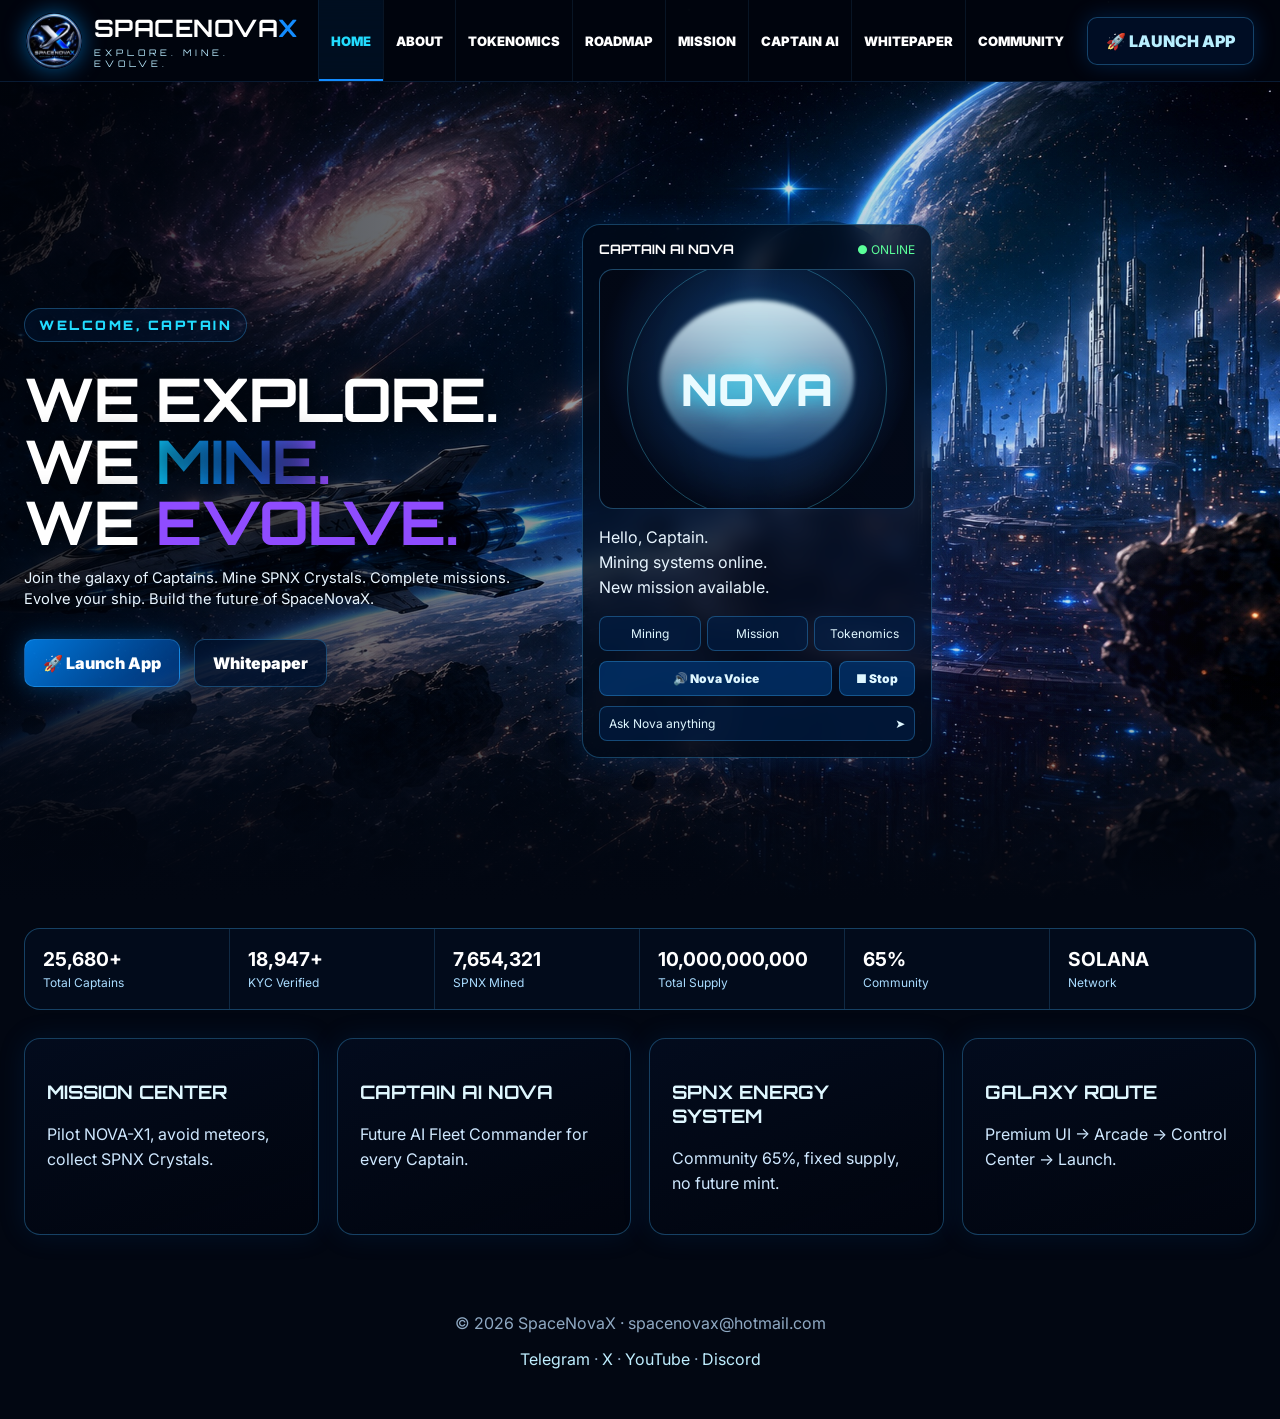
==== index.html @ 62642d2f "Add files via upload" ====
<!doctype html>
<html lang="en">
<head>
<meta charset="utf-8">
<meta name="viewport" content="width=device-width,initial-scale=1,viewport-fit=cover">
<meta name="theme-color" content="#020712">
<meta name="description" content="SpaceNovaX HOME V1. Explore. Mine. Evolve.">
<title>SpaceNovaX | HOME</title>
<link rel="preconnect" href="https://fonts.googleapis.com">
<link rel="preconnect" href="https://fonts.gstatic.com" crossorigin>
<link href="https://fonts.googleapis.com/css2?family=Inter:wght@400;600;800;900&family=Orbitron:wght@600;800;900&display=swap" rel="stylesheet">
<link rel="stylesheet" href="home-v1.css">
</head>
<body>
<canvas id="starfield" aria-hidden="true"></canvas>
<div class="meteor meteor-1" aria-hidden="true"></div>
<div class="meteor meteor-2" aria-hidden="true"></div>
<div class="meteor meteor-3" aria-hidden="true"></div>

<header class="topbar">
  <a class="brand" href="index.html" aria-label="SpaceNovaX Home">
    <img src="assets/img/spacenovax-symbol.jpg" alt="SpaceNovaX symbol">
    <span><b>SPACENOVA<i>X</i></b><small>EXPLORE. MINE. EVOLVE.</small></span>
  </a>

  <button class="hamb" id="hamb" aria-label="Open menu">☰</button>

  <nav class="nav" id="nav">
    <a class="active" href="index.html">HOME</a>
    <a href="about.html">ABOUT</a>
    <a href="tokenomics.html">TOKENOMICS</a>
    <a href="roadmap.html">ROADMAP</a>
    <a href="mission.html">MISSION</a>
    <a href="captain-ai.html">CAPTAIN AI</a>
    <a href="whitepaper.html">WHITEPAPER</a>
    <a href="community.html">COMMUNITY</a>
  </nav>

  <a class="launch top-launch" href="https://t.me/spacesnovax" target="_blank" rel="noopener">🚀 LAUNCH APP</a>
</header>

<main>
  <section class="home-hero">
    <div class="bg-layer"></div>
    <div class="nebula-layer" aria-hidden="true"></div>

    <div class="hero-inner">
      <div class="hero-copy">
        <p class="eyebrow">WELCOME, CAPTAIN</p>
        <h1>WE EXPLORE.<br>WE <span>MINE.</span><br>WE <em>EVOLVE.</em></h1>
        <p class="lead">Join the galaxy of Captains. Mine SPNX Crystals. Complete missions. Evolve your ship. Build the future of SpaceNovaX.</p>
        <div class="hero-actions">
          <a class="btn primary" href="https://t.me/spacesnovax" target="_blank" rel="noopener">🚀 Launch App</a>
          <a class="btn" href="whitepaper.html">Whitepaper</a>
        </div>
      </div>

      <aside class="nova-panel draggable-nova" id="novaPanel" aria-label="Captain AI Nova">
        <div class="panel-head" id="novaDragHandle" title="Drag Nova">
          <b>CAPTAIN AI NOVA</b>
          <span>● ONLINE</span>
        </div>
        <div class="nova-avatar">
          <div class="avatar-core">NOVA</div>
          <div class="avatar-ring"></div>
        </div>
        <p class="nova-text">Hello, Captain.<br>Mining systems online.<br>New mission available.</p>
        <div class="quick-actions">
          <button>Mining</button>
          <button>Mission</button>
          <button>Tokenomics</button>
        </div>
        <div class="voice-controls">
          <button id="novaSpeak">🔊 Nova Voice</button>
          <button id="novaStop">■ Stop</button>
        </div>
        <div class="ask-line">Ask Nova anything <b>➤</b></div>
      </aside>
    </div>
  </section>

  <section class="status-bar">
    <div><b>25,680+</b><span>Total Captains</span></div>
    <div><b>18,947+</b><span>KYC Verified</span></div>
    <div><b>7,654,321</b><span>SPNX Mined</span></div>
    <div><b>10,000,000,000</b><span>Total Supply</span></div>
    <div><b>65%</b><span>Community</span></div>
    <div><b>SOLANA</b><span>Network</span></div>
  </section>

  <section class="home-cards">
    <a class="card" href="mission.html"><h3>MISSION CENTER</h3><p>Pilot NOVA-X1, avoid meteors, collect SPNX Crystals.</p></a>
    <a class="card" href="captain-ai.html"><h3>CAPTAIN AI NOVA</h3><p>Future AI Fleet Commander for every Captain.</p></a>
    <a class="card" href="tokenomics.html"><h3>SPNX ENERGY SYSTEM</h3><p>Community 65%, fixed supply, no future mint.</p></a>
    <a class="card" href="roadmap.html"><h3>GALAXY ROUTE</h3><p>Premium UI → Arcade → Control Center → Launch.</p></a>
  </section>
</main>

<footer class="footer">
  <p>© 2026 SpaceNovaX · spacenovax@hotmail.com</p>
  <p><a href="https://t.me/spacesnovax" target="_blank" rel="noopener">Telegram</a> · <a href="https://x.com/spacenovaxteam" target="_blank" rel="noopener">X</a> · <a href="https://youtube.com/@spacenovaxteam" target="_blank" rel="noopener">YouTube</a> · <a href="https://discord.gg/rxVNWMC8e8" target="_blank" rel="noopener">Discord</a></p>
</footer>

<script src="home-v1.js"></script>
</body>
</html>
---- home-v1.css ----
:root{
  --bg:#020712;
  --cyan:#22dcff;
  --blue:#138cff;
  --purple:#8b45ff;
  --line:rgba(65,180,255,.32);
  --panel:rgba(2,12,30,.72);
  --max:1440px;
}
*{box-sizing:border-box}
html,body{width:100%;max-width:100%;overflow-x:hidden}
body{margin:0;background:var(--bg);color:#fff;font-family:Inter,system-ui,sans-serif}
a{color:inherit;text-decoration:none}
button{font:inherit}

#starfield{position:fixed;inset:0;z-index:-8;pointer-events:none}
.meteor{position:fixed;width:190px;height:2px;background:linear-gradient(90deg,transparent,#fff,#21e0ff);box-shadow:0 0 18px #21e0ff;z-index:1;opacity:0;transform:rotate(-28deg);animation:meteor 10s linear infinite;pointer-events:none}
.meteor-1{left:50%;top:11%}
.meteor-2{left:20%;top:27%;animation-delay:4s}
.meteor-3{left:68%;top:34%;animation-delay:7s}
@keyframes meteor{
  0%{opacity:0;transform:translate(0,0) rotate(-28deg)}
  8%{opacity:1}
  28%{opacity:0;transform:translate(620px,360px) rotate(-28deg)}
  100%{opacity:0}
}

.topbar{
  height:82px;
  position:sticky;top:0;z-index:50;
  display:flex;align-items:center;justify-content:space-between;gap:14px;
  padding:0 clamp(14px,2vw,28px);
  background:rgba(0,5,13,.88);
  backdrop-filter:blur(16px);
  border-bottom:1px solid rgba(60,150,255,.16);
}
.brand{display:flex;align-items:center;gap:12px;min-width:245px}
.brand img{width:56px;height:56px;border-radius:50%;object-fit:cover;box-shadow:0 0 22px rgba(0,150,255,.55)}
.brand b{font-family:Orbitron;font-size:24px;letter-spacing:.5px}
.brand i{font-style:normal;color:var(--blue)}
.brand small{display:block;font-family:Orbitron;font-size:9px;letter-spacing:4px;margin-top:4px;color:#b8eaff}
.nav{height:100%;display:flex;align-items:center;justify-content:center;min-width:0}
.nav a{height:100%;display:grid;place-items:center;padding:0 12px;font-size:13px;font-weight:900;white-space:nowrap;border-left:1px solid rgba(78,180,255,.10)}
.nav a.active,.nav a:hover{color:var(--cyan);box-shadow:inset 0 -2px 0 var(--blue);background:rgba(0,125,255,.08)}
.launch,.btn{
  border:1px solid var(--line);
  border-radius:10px;
  background:rgba(0,18,45,.76);
  padding:13px 18px;
  font-weight:900;
  white-space:nowrap;
}
.top-launch{color:#b8efff;box-shadow:0 0 22px rgba(0,125,255,.22)}
.hamb{display:none;background:none;border:0;color:#fff;font-size:30px;padding:8px}

.home-hero{
  position:relative;
  min-height:calc(100svh - 82px);
  display:flex;
  align-items:center;
  overflow:hidden;
}
.bg-layer{
  position:absolute;inset:0;
  background-image:
    linear-gradient(90deg,rgba(0,4,12,.84) 0%,rgba(0,4,12,.58) 33%,rgba(0,4,12,.16) 62%,rgba(0,4,12,.03) 100%),
    url("assets/heroes/home-cinematic.jpg");
  background-size:cover;
  background-position:center center;
  transform:scale(1.02);
  animation:bgDrift 28s ease-in-out infinite alternate;
}
.nebula-layer{
  position:absolute;inset:-10%;
  background:
    radial-gradient(circle at 72% 35%,rgba(0,170,255,.17),transparent 25%),
    radial-gradient(circle at 68% 60%,rgba(122,70,255,.12),transparent 28%);
  animation:nebulaPulse 9s ease-in-out infinite alternate;
  pointer-events:none;
}
.home-hero:after{
  content:"";position:absolute;inset:0;
  background:linear-gradient(180deg,transparent 72%,var(--bg) 100%);
  pointer-events:none;
}
@keyframes bgDrift{to{transform:scale(1.06) translate3d(-1.2%,.6%,0)}}
@keyframes nebulaPulse{to{opacity:.55;transform:translate3d(1.5%,-1%,0)}}

.hero-inner{
  width:min(var(--max),calc(100% - 48px));
  margin:0 auto;
  position:relative;z-index:2;
  display:grid;
  grid-template-columns:minmax(0,640px) minmax(280px,360px);
  gap:clamp(18px,3vw,44px);
  align-items:center;
}
.hero-copy{min-width:0}
.eyebrow{
  display:inline-block;
  border:1px solid var(--line);
  border-radius:999px;
  color:var(--cyan);
  font-family:Orbitron;
  letter-spacing:2.5px;
  font-weight:900;
  font-size:13px;
  padding:8px 14px;
  background:rgba(0,20,50,.5);
}
h1{
  font-family:Orbitron;
  font-size:clamp(44px,6vw,88px);
  line-height:1.03;
  margin:18px 0;
  text-shadow:0 0 28px #000;
  letter-spacing:-1px;
}
h1 span{background:linear-gradient(90deg,#0ccaff,#1677ff,#9b4cff);-webkit-background-clip:text;background-clip:text;color:transparent}
h1 em{font-style:normal;color:#8f4cff}
.lead{font-size:clamp(17px,1.6vw,21px);line-height:1.55;color:#e8f5ff;max-width:620px;text-shadow:0 2px 14px #000}
.hero-actions{display:flex;gap:14px;flex-wrap:wrap;margin-top:28px}
.btn.primary{background:linear-gradient(135deg,rgba(0,139,255,.84),rgba(0,50,120,.84));box-shadow:0 0 24px rgba(0,140,255,.38)}

.nova-panel{
  width:100%;
  border:1px solid var(--line);
  border-radius:18px;
  background:rgba(0,10,25,.74);
  backdrop-filter:blur(10px);
  padding:16px;
  box-shadow:0 0 30px rgba(0,120,255,.18);
  align-self:center;
}
.panel-head{display:flex;justify-content:space-between;gap:10px;align-items:center;font-size:13px;margin-bottom:12px}
.panel-head b{font-family:Orbitron}
.panel-head span{font-size:12px;color:#5bff9a}
.nova-avatar{
  height:240px;border-radius:14px;
  border:1px solid rgba(80,190,255,.35);
  background:radial-gradient(circle at 50% 38%,rgba(71,211,255,.55),rgba(15,55,105,.6) 35%,rgba(2,8,22,.95) 72%);
  position:relative;overflow:hidden;
}
.nova-avatar:before{
  content:"";position:absolute;inset:30px 60px 50px;border-radius:50%;
  background:linear-gradient(180deg,rgba(230,250,255,.88),rgba(60,170,255,.24));
  filter:blur(2px);
  animation:novaBreathe 4s ease-in-out infinite;
}
.avatar-core{
  position:absolute;inset:0;display:grid;place-items:center;
  font-family:Orbitron;font-size:44px;font-weight:900;color:#e9fbff;
  text-shadow:0 0 22px #22dcff;
}
.avatar-ring{
  position:absolute;left:50%;top:50%;width:260px;height:260px;margin:-130px 0 0 -130px;
  border:1px solid rgba(80,220,255,.3);border-radius:50%;
  animation:spin 14s linear infinite;
}
@keyframes spin{to{transform:rotate(360deg)}}
@keyframes novaBreathe{50%{opacity:.72;transform:scale(1.04)}}
.nova-text{line-height:1.55;color:#e8f6ff}
.quick-actions{display:grid;grid-template-columns:repeat(3,1fr);gap:6px}
.quick-actions button,.ask-line{
  border:1px solid var(--line);
  border-radius:8px;
  background:rgba(0,30,70,.65);
  color:#dff7ff;
  padding:9px;
  font-size:12px;
}
.ask-line{display:flex;justify-content:space-between;margin-top:10px}

.status-bar,.home-cards{
  width:min(var(--max),calc(100% - 48px));
  margin:28px auto;
}
.status-bar{
  display:grid;
  grid-template-columns:repeat(6,1fr);
  border:1px solid var(--line);
  border-radius:16px;
  background:rgba(3,13,30,.82);
  overflow:hidden;
}
.status-bar div{padding:18px;border-right:1px solid rgba(78,180,255,.18)}
.status-bar b{display:block;font-size:clamp(16px,1.5vw,22px)}
.status-bar span{font-size:12px;color:#a9dcff}
.home-cards{
  display:grid;
  grid-template-columns:repeat(4,1fr);
  gap:18px;
}
.card{
  min-width:0;
  border:1px solid var(--line);
  border-radius:16px;
  background:linear-gradient(160deg,rgba(3,12,30,.94),rgba(1,5,14,.88));
  box-shadow:0 0 28px rgba(0,90,180,.14);
  padding:22px;
}
.card h3{font-family:Orbitron;color:#dff7ff}
.card p{color:#cfe8ff;line-height:1.55}
.footer{text-align:center;color:#8fa9c3;padding:34px}
.footer a{color:#bfeeff}

@media(max-width:1180px){
  .nav a{padding:0 8px;font-size:12px}
  .brand{min-width:auto}
  .top-launch{display:none}
  .hero-inner{grid-template-columns:minmax(0,1fr) minmax(260px,340px)}
  .status-bar{grid-template-columns:repeat(3,1fr)}
  .home-cards{grid-template-columns:repeat(2,1fr)}
}
@media(max-width:820px){
  .topbar{height:78px;padding:0 14px}
  .brand img{width:46px;height:46px}
  .brand b{font-size:18px}
  .brand small{font-size:8px;letter-spacing:2.5px}
  .hamb{display:block}
  .nav{
    display:none;position:absolute;left:0;right:0;top:78px;height:auto;
    background:rgba(0,5,13,.98);
    border-bottom:1px solid var(--line);
    flex-direction:column;
  }
  .nav.open{display:flex}
  .nav a{height:52px;border-left:0;border-top:1px solid rgba(78,180,255,.13)}
  .home-hero{min-height:auto;padding:58px 0 34px}
  .bg-layer{background-position:center center}
  .hero-inner{
    width:min(100% - 28px,560px);
    grid-template-columns:1fr;
    gap:24px;
  }
  .eyebrow{font-size:11px;letter-spacing:1.5px}
  h1{font-size:clamp(38px,12vw,54px)}
  .lead{font-size:16px}
  .hero-actions{flex-direction:column}
  .btn{width:100%;text-align:center}
  .nova-panel{max-width:100%}
  .nova-avatar{height:200px}
  .status-bar,.home-cards{width:min(100% - 28px,560px)}
  .status-bar{grid-template-columns:1fr}
  .status-bar div{border-right:0;border-bottom:1px solid rgba(78,180,255,.18)}
  .home-cards{grid-template-columns:1fr}
}


/* HOME V1.1: smaller intro text + AI voice buttons */
@media (min-width: 821px){
  h1{
    font-size:clamp(40px,4.7vw,72px) !important;
    line-height:1.02 !important;
    margin:14px 0 !important;
  }
  .lead{
    font-size:clamp(14px,1.15vw,17px) !important;
    line-height:1.45 !important;
    max-width:500px !important;
  }
  .hero-copy{
    max-width:520px !important;
  }
  .hero-inner{
    grid-template-columns:minmax(0,520px) minmax(280px,350px) !important;
  }
}

.voice-controls{
  display:grid;
  grid-template-columns:1fr 76px;
  gap:7px;
  margin-top:10px;
}
.voice-controls button{
  border:1px solid var(--line);
  border-radius:8px;
  background:rgba(0,55,115,.72);
  color:#dff7ff;
  padding:9px;
  font-size:12px;
  font-weight:900;
  cursor:pointer;
}
.voice-controls button:hover{
  box-shadow:0 0 16px rgba(34,220,255,.35);
}


/* HOME V1.2: draggable Captain AI Nova */
.draggable-nova{
  cursor:default;
  user-select:none;
  touch-action:none;
}
#novaDragHandle{
  cursor:grab;
}
#novaDragHandle:active{
  cursor:grabbing;
}
.draggable-nova.is-floating{
  position:fixed !important;
  z-index:1000 !important;
  width:340px !important;
  max-width:calc(100vw - 24px) !important;
  margin:0 !important;
}
.nova-reset{
  border:1px solid var(--line);
  border-radius:8px;
  background:rgba(0,30,70,.65);
  color:#dff7ff;
  padding:7px 9px;
  font-size:11px;
  font-weight:900;
  cursor:pointer;
}
@media(max-width:820px){
  .draggable-nova.is-floating{
    width:calc(100vw - 28px) !important;
    left:14px !important;
  }
}
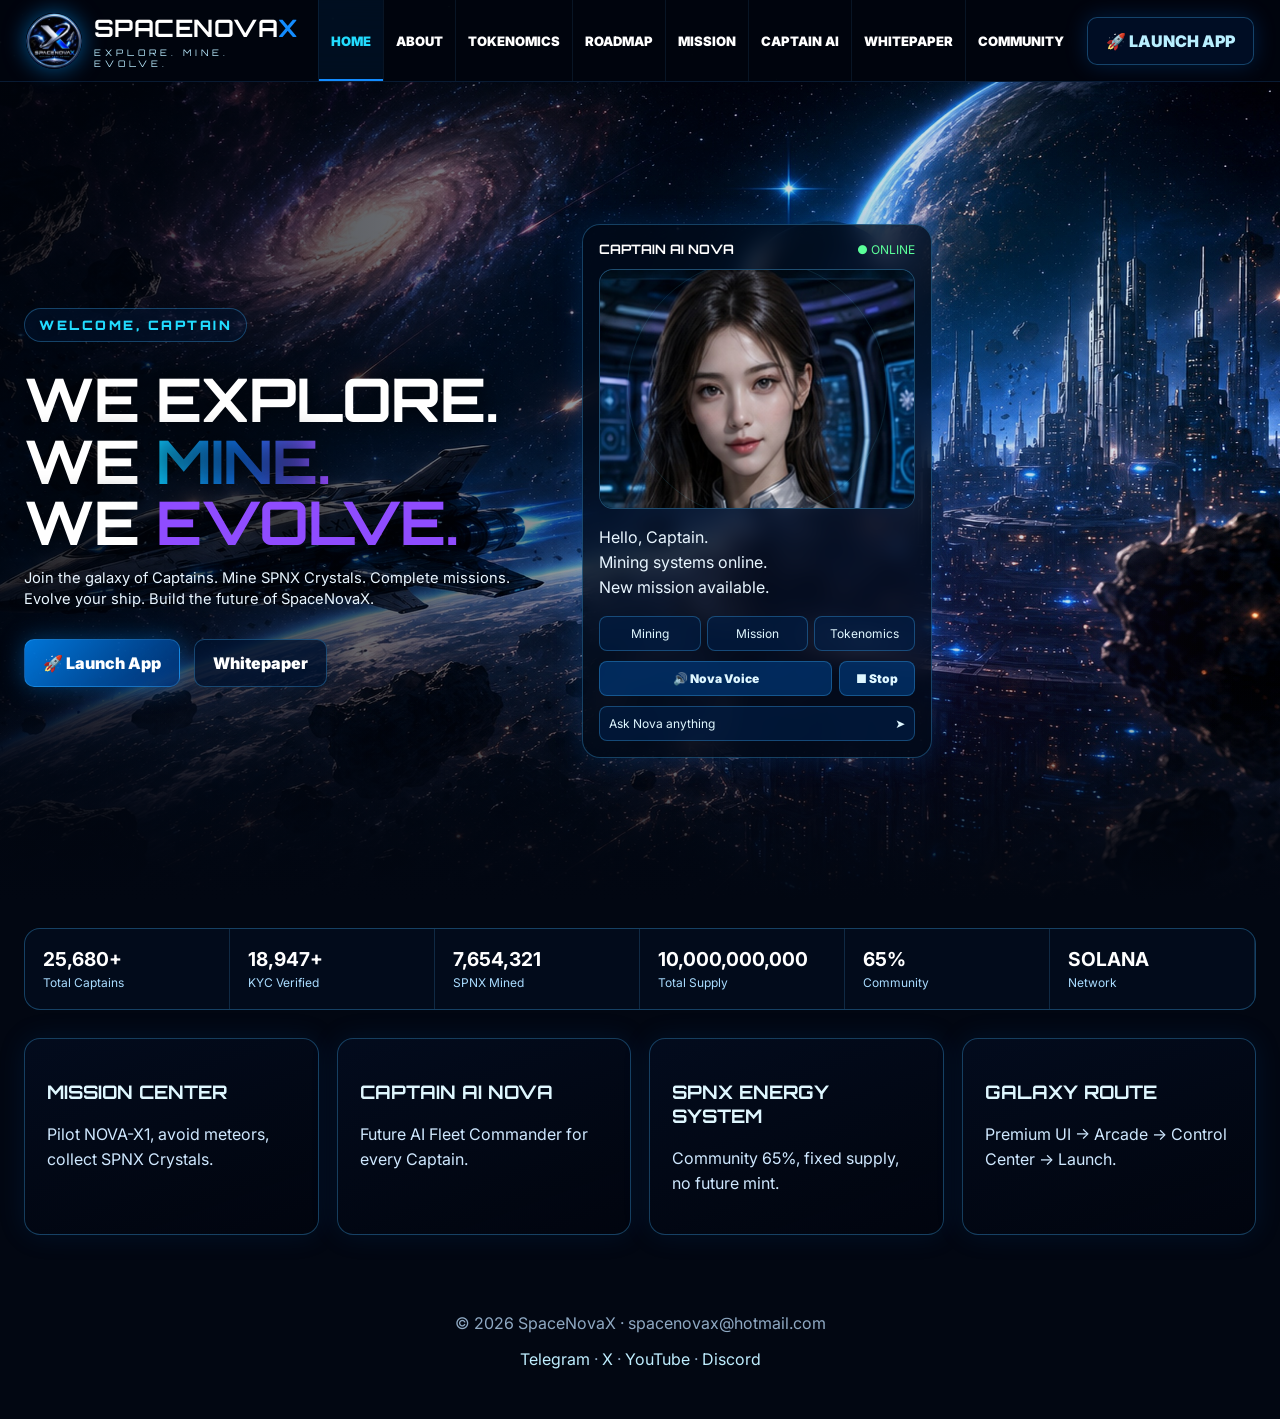
==== commit 614d80f9: "Add files via upload" ====
--- a/index.html
+++ b/index.html
@@ -60,8 +60,8 @@
           <b>CAPTAIN AI NOVA</b>
           <span>● ONLINE</span>
         </div>
-        <div class="nova-avatar">
-          <div class="avatar-core">NOVA</div>
+        <div class="nova-avatar nova-face">
+          <img src="assets/img/captain-nova.jpg" alt="Captain AI Nova">
           <div class="avatar-ring"></div>
         </div>
         <p class="nova-text">Hello, Captain.<br>Mining systems online.<br>New mission available.</p>
--- a/home-v1.css
+++ b/home-v1.css
@@ -324,3 +324,31 @@
     left:14px !important;
   }
 }
+
+
+/* HOME V1.3: real Captain AI Nova face */
+.nova-face{
+  background:#031020 !important;
+}
+.nova-face img{
+  width:100%;
+  height:100%;
+  object-fit:cover;
+  object-position:center top;
+  border-radius:12px;
+  display:block;
+  animation:novaFaceBreath 5s ease-in-out infinite;
+}
+.nova-face:before,
+.nova-face .avatar-core{
+  display:none !important;
+}
+.nova-face .avatar-ring{
+  pointer-events:none;
+  opacity:.35;
+  mix-blend-mode:screen;
+}
+@keyframes novaFaceBreath{
+  0%,100%{transform:scale(1)}
+  50%{transform:scale(1.025)}
+}
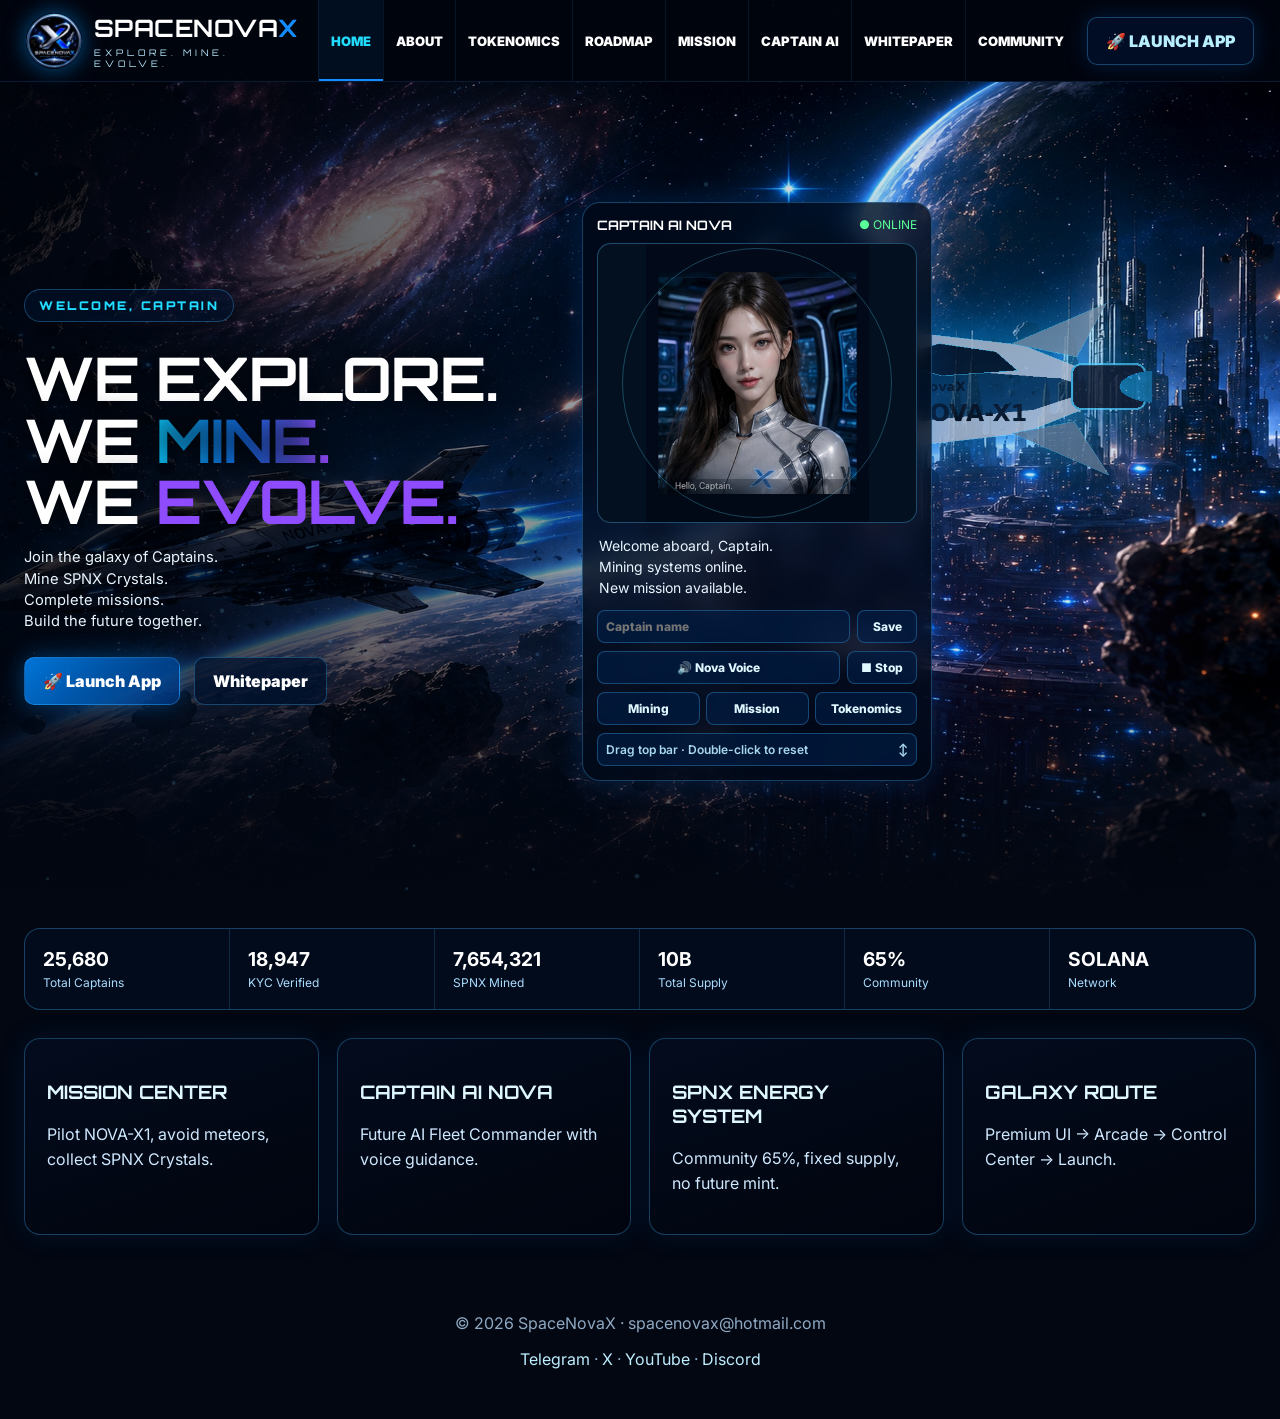
==== commit c0e8a2c3: "Add files via upload" ====
--- a/index.html
+++ b/index.html
@@ -4,15 +4,16 @@
 <meta charset="utf-8">
 <meta name="viewport" content="width=device-width,initial-scale=1,viewport-fit=cover">
 <meta name="theme-color" content="#020712">
-<meta name="description" content="SpaceNovaX HOME V1. Explore. Mine. Evolve.">
-<title>SpaceNovaX | HOME</title>
+<meta name="description" content="SpaceNovaX HOME V4 Ultimate. Explore. Mine. Evolve.">
+<title>SpaceNovaX | HOME V4</title>
 <link rel="preconnect" href="https://fonts.googleapis.com">
 <link rel="preconnect" href="https://fonts.gstatic.com" crossorigin>
 <link href="https://fonts.googleapis.com/css2?family=Inter:wght@400;600;800;900&family=Orbitron:wght@600;800;900&display=swap" rel="stylesheet">
-<link rel="stylesheet" href="home-v1.css">
+<link rel="stylesheet" href="home-v4.css">
 </head>
 <body>
 <canvas id="starfield" aria-hidden="true"></canvas>
+<canvas id="dustfield" aria-hidden="true"></canvas>
 <div class="meteor meteor-1" aria-hidden="true"></div>
 <div class="meteor meteor-2" aria-hidden="true"></div>
 <div class="meteor meteor-3" aria-hidden="true"></div>
@@ -42,13 +43,14 @@
 <main>
   <section class="home-hero">
     <div class="bg-layer"></div>
-    <div class="nebula-layer" aria-hidden="true"></div>
+    <div class="planet-glow" aria-hidden="true"></div>
+    <img class="ship-overlay" src="assets/img/nova-x1-overlay.png" alt="SpaceNovaX NOVA-X1">
 
     <div class="hero-inner">
       <div class="hero-copy">
         <p class="eyebrow">WELCOME, CAPTAIN</p>
         <h1>WE EXPLORE.<br>WE <span>MINE.</span><br>WE <em>EVOLVE.</em></h1>
-        <p class="lead">Join the galaxy of Captains. Mine SPNX Crystals. Complete missions. Evolve your ship. Build the future of SpaceNovaX.</p>
+        <p class="lead">Join the galaxy of Captains.<br>Mine SPNX Crystals.<br>Complete missions.<br>Build the future together.</p>
         <div class="hero-actions">
           <a class="btn primary" href="https://t.me/spacesnovax" target="_blank" rel="noopener">🚀 Launch App</a>
           <a class="btn" href="whitepaper.html">Whitepaper</a>
@@ -58,39 +60,49 @@
       <aside class="nova-panel draggable-nova" id="novaPanel" aria-label="Captain AI Nova">
         <div class="panel-head" id="novaDragHandle" title="Drag Nova">
           <b>CAPTAIN AI NOVA</b>
-          <span>● ONLINE</span>
+          <span id="novaOnline">● ONLINE</span>
         </div>
         <div class="nova-avatar nova-face">
-          <img src="assets/img/captain-nova.jpg" alt="Captain AI Nova">
+          <img src="assets/img/captain-nova-full.jpg" alt="Captain AI Nova">
+          <div class="eye-glow left"></div>
+          <div class="eye-glow right"></div>
+          <div class="mouth-pulse" id="mouthPulse"></div>
           <div class="avatar-ring"></div>
         </div>
-        <p class="nova-text">Hello, Captain.<br>Mining systems online.<br>New mission available.</p>
-        <div class="quick-actions">
-          <button>Mining</button>
-          <button>Mission</button>
-          <button>Tokenomics</button>
+        <p class="nova-text" id="novaText">Welcome aboard, Captain.<br>Mining systems online.<br>New mission available.</p>
+
+        <div class="captain-name">
+          <input id="captainName" placeholder="Captain name">
+          <button id="saveCaptain">Save</button>
         </div>
+
         <div class="voice-controls">
           <button id="novaSpeak">🔊 Nova Voice</button>
           <button id="novaStop">■ Stop</button>
         </div>
-        <div class="ask-line">Ask Nova anything <b>➤</b></div>
+
+        <div class="quick-actions">
+          <button data-q="mining">Mining</button>
+          <button data-q="mission">Mission</button>
+          <button data-q="tokenomics">Tokenomics</button>
+        </div>
+        <div class="ask-line">Drag top bar · Double-click to reset <b>↕</b></div>
       </aside>
     </div>
   </section>
 
   <section class="status-bar">
-    <div><b>25,680+</b><span>Total Captains</span></div>
-    <div><b>18,947+</b><span>KYC Verified</span></div>
-    <div><b>7,654,321</b><span>SPNX Mined</span></div>
-    <div><b>10,000,000,000</b><span>Total Supply</span></div>
+    <div><b data-count="25680">0</b><span>Total Captains</span></div>
+    <div><b data-count="18947">0</b><span>KYC Verified</span></div>
+    <div><b data-count="7654321">0</b><span>SPNX Mined</span></div>
+    <div><b>10B</b><span>Total Supply</span></div>
     <div><b>65%</b><span>Community</span></div>
     <div><b>SOLANA</b><span>Network</span></div>
   </section>
 
   <section class="home-cards">
     <a class="card" href="mission.html"><h3>MISSION CENTER</h3><p>Pilot NOVA-X1, avoid meteors, collect SPNX Crystals.</p></a>
-    <a class="card" href="captain-ai.html"><h3>CAPTAIN AI NOVA</h3><p>Future AI Fleet Commander for every Captain.</p></a>
+    <a class="card" href="captain-ai.html"><h3>CAPTAIN AI NOVA</h3><p>Future AI Fleet Commander with voice guidance.</p></a>
     <a class="card" href="tokenomics.html"><h3>SPNX ENERGY SYSTEM</h3><p>Community 65%, fixed supply, no future mint.</p></a>
     <a class="card" href="roadmap.html"><h3>GALAXY ROUTE</h3><p>Premium UI → Arcade → Control Center → Launch.</p></a>
   </section>
@@ -101,6 +113,6 @@
   <p><a href="https://t.me/spacesnovax" target="_blank" rel="noopener">Telegram</a> · <a href="https://x.com/spacenovaxteam" target="_blank" rel="noopener">X</a> · <a href="https://youtube.com/@spacenovaxteam" target="_blank" rel="noopener">YouTube</a> · <a href="https://discord.gg/rxVNWMC8e8" target="_blank" rel="noopener">Discord</a></p>
 </footer>
 
-<script src="home-v1.js"></script>
+<script src="home-v4.js"></script>
 </body>
 </html>
--- a/home-v4.css
+++ b/home-v4.css
@@ -0,0 +1,210 @@
+
+:root{
+  --bg:#020712;
+  --cyan:#22dcff;
+  --blue:#138cff;
+  --purple:#8b45ff;
+  --line:rgba(65,180,255,.32);
+  --max:1440px;
+}
+*{box-sizing:border-box}
+html,body{width:100%;max-width:100%;overflow-x:hidden}
+body{margin:0;background:var(--bg);color:#fff;font-family:Inter,system-ui,sans-serif}
+a{color:inherit;text-decoration:none}
+button,input{font:inherit}
+
+#starfield,#dustfield{position:fixed;inset:0;z-index:-8;pointer-events:none}
+#dustfield{z-index:3;opacity:.35}
+.meteor{position:fixed;width:190px;height:2px;background:linear-gradient(90deg,transparent,#fff,#21e0ff);box-shadow:0 0 18px #21e0ff;z-index:4;opacity:0;transform:rotate(-28deg);animation:meteor 10s linear infinite;pointer-events:none}
+.meteor-1{left:50%;top:11%}
+.meteor-2{left:20%;top:27%;animation-delay:4s}
+.meteor-3{left:68%;top:34%;animation-delay:7s}
+@keyframes meteor{
+  0%{opacity:0;transform:translate(0,0) rotate(-28deg)}
+  8%{opacity:1}
+  28%{opacity:0;transform:translate(620px,360px) rotate(-28deg)}
+  100%{opacity:0}
+}
+
+.topbar{
+  height:82px;position:sticky;top:0;z-index:50;
+  display:flex;align-items:center;justify-content:space-between;gap:14px;
+  padding:0 clamp(14px,2vw,28px);
+  background:rgba(0,5,13,.88);backdrop-filter:blur(16px);
+  border-bottom:1px solid rgba(60,150,255,.16);
+}
+.brand{display:flex;align-items:center;gap:12px;min-width:245px}
+.brand img{width:56px;height:56px;border-radius:50%;object-fit:cover;box-shadow:0 0 22px rgba(0,150,255,.55)}
+.brand b{font-family:Orbitron;font-size:24px;letter-spacing:.5px}
+.brand i{font-style:normal;color:var(--blue)}
+.brand small{display:block;font-family:Orbitron;font-size:9px;letter-spacing:4px;margin-top:4px;color:#b8eaff}
+.nav{height:100%;display:flex;align-items:center;justify-content:center;min-width:0}
+.nav a{height:100%;display:grid;place-items:center;padding:0 12px;font-size:13px;font-weight:900;white-space:nowrap;border-left:1px solid rgba(78,180,255,.10)}
+.nav a.active,.nav a:hover{color:var(--cyan);box-shadow:inset 0 -2px 0 var(--blue);background:rgba(0,125,255,.08)}
+.launch,.btn{
+  border:1px solid var(--line);border-radius:10px;background:rgba(0,18,45,.76);
+  padding:13px 18px;font-weight:900;white-space:nowrap;
+}
+.top-launch{color:#b8efff;box-shadow:0 0 22px rgba(0,125,255,.22)}
+.hamb{display:none;background:none;border:0;color:#fff;font-size:30px;padding:8px}
+
+.home-hero{
+  position:relative;min-height:calc(100svh - 82px);
+  display:flex;align-items:center;overflow:hidden;
+}
+.bg-layer{
+  position:absolute;inset:0;
+  background-image:
+    linear-gradient(90deg,rgba(0,4,12,.86) 0%,rgba(0,4,12,.58) 33%,rgba(0,4,12,.13) 62%,rgba(0,4,12,.02) 100%),
+    url("assets/heroes/home-v4-bg.jpg");
+  background-size:cover;background-position:center center;
+  transform:scale(1.02);
+  animation:bgDrift 30s ease-in-out infinite alternate;
+}
+.planet-glow{
+  position:absolute;inset:-8%;
+  background:
+    radial-gradient(circle at 72% 35%,rgba(0,170,255,.15),transparent 25%),
+    radial-gradient(circle at 68% 60%,rgba(122,70,255,.11),transparent 28%);
+  animation:nebulaPulse 10s ease-in-out infinite alternate;
+  pointer-events:none;
+}
+.home-hero:after{
+  content:"";position:absolute;inset:0;
+  background:linear-gradient(180deg,transparent 72%,var(--bg) 100%);
+  pointer-events:none;
+}
+@keyframes bgDrift{to{transform:scale(1.055) translate3d(-1.15%,.5%,0)}}
+@keyframes nebulaPulse{to{opacity:.58;transform:translate3d(1.4%,-1%,0)}}
+
+.ship-overlay{
+  position:absolute;z-index:2;right:10%;top:27%;
+  width:clamp(360px,32vw,620px);
+  filter:drop-shadow(0 0 28px rgba(0,180,255,.58));
+  opacity:.92;
+  animation:shipFloat 5.5s ease-in-out infinite;
+}
+@keyframes shipFloat{
+  0%,100%{transform:translate3d(0,0,0) rotate(-1deg)}
+  50%{transform:translate3d(14px,-16px,0) rotate(.6deg)}
+}
+
+.hero-inner{
+  width:min(var(--max),calc(100% - 48px));margin:0 auto;
+  position:relative;z-index:5;
+  display:grid;grid-template-columns:minmax(0,520px) minmax(280px,350px);
+  gap:clamp(18px,3vw,44px);align-items:center;
+}
+.hero-copy{min-width:0;max-width:520px}
+.eyebrow{
+  display:inline-block;border:1px solid var(--line);border-radius:999px;color:var(--cyan);
+  font-family:Orbitron;letter-spacing:2.5px;font-weight:900;font-size:12px;
+  padding:8px 14px;background:rgba(0,20,50,.5);
+}
+h1{
+  font-family:Orbitron;font-size:clamp(40px,4.7vw,72px);
+  line-height:1.02;margin:14px 0;text-shadow:0 0 28px #000;letter-spacing:-1px;
+}
+h1 span{background:linear-gradient(90deg,#0ccaff,#1677ff,#9b4cff);-webkit-background-clip:text;background-clip:text;color:transparent}
+h1 em{font-style:normal;color:#8f4cff}
+.lead{font-size:clamp(14px,1.15vw,17px);line-height:1.45;color:#e8f5ff;max-width:500px;text-shadow:0 2px 14px #000}
+.hero-actions{display:flex;gap:14px;flex-wrap:wrap;margin-top:24px}
+.btn.primary{background:linear-gradient(135deg,rgba(0,139,255,.84),rgba(0,50,120,.84));box-shadow:0 0 24px rgba(0,140,255,.38)}
+
+.nova-panel{
+  width:100%;border:1px solid var(--line);border-radius:18px;background:rgba(0,10,25,.76);
+  backdrop-filter:blur(10px);padding:14px;box-shadow:0 0 30px rgba(0,120,255,.18);
+  align-self:center;user-select:none;touch-action:none;
+}
+.panel-head{display:flex;justify-content:space-between;gap:10px;align-items:center;font-size:13px;margin-bottom:10px;cursor:grab}
+.panel-head:active{cursor:grabbing}
+.panel-head b{font-family:Orbitron}
+.panel-head span{font-size:12px;color:#5bff9a;animation:onlineBlink 2s ease-in-out infinite}
+@keyframes onlineBlink{50%{opacity:.45}}
+
+.nova-avatar{
+  height:280px;border-radius:14px;border:1px solid rgba(80,190,255,.35);
+  background:#031020;position:relative;overflow:hidden;
+}
+.nova-face img{
+  width:100%;height:100%;object-fit:contain;object-position:center top;
+  border-radius:12px;display:block;animation:novaBreath 5s ease-in-out infinite;
+}
+@keyframes novaBreath{0%,100%{transform:scale(1)}50%{transform:scale(1.02)}}
+.avatar-ring{
+  position:absolute;left:50%;top:50%;width:270px;height:270px;margin:-135px 0 0 -135px;
+  border:1px solid rgba(80,220,255,.28);border-radius:50%;animation:spin 14s linear infinite;
+  pointer-events:none;mix-blend-mode:screen;
+}
+@keyframes spin{to{transform:rotate(360deg)}}
+.eye-glow{
+  position:absolute;width:34px;height:10px;border-radius:50%;
+  background:rgba(120,230,255,.55);filter:blur(8px);
+  top:37%;opacity:.0;animation:eyeBlink 4.2s ease-in-out infinite;
+}
+.eye-glow.left{left:39%}.eye-glow.right{right:39%}
+@keyframes eyeBlink{0%,86%,100%{opacity:.28}90%,95%{opacity:0}}
+.mouth-pulse{
+  position:absolute;left:50%;top:53%;width:46px;height:10px;margin-left:-23px;border-radius:999px;
+  background:rgba(90,220,255,.28);filter:blur(7px);opacity:0;
+}
+.mouth-pulse.speaking{animation:mouthMove .34s ease-in-out infinite}
+@keyframes mouthMove{50%{opacity:.55;transform:scaleX(1.35)}}
+.nova-text{line-height:1.5;color:#e8f6ff;font-size:14px;margin:12px 2px}
+.captain-name{display:grid;grid-template-columns:1fr 60px;gap:7px;margin-bottom:8px}
+.captain-name input,.captain-name button,.voice-controls button,.quick-actions button,.ask-line{
+  border:1px solid var(--line);border-radius:8px;background:rgba(0,30,70,.65);color:#dff7ff;
+  padding:8px;font-size:12px;font-weight:800;
+}
+.captain-name input{min-width:0}
+.voice-controls{display:grid;grid-template-columns:1fr 70px;gap:7px;margin-top:8px}
+.quick-actions{display:grid;grid-template-columns:repeat(3,1fr);gap:6px;margin-top:8px}
+.ask-line{display:flex;justify-content:space-between;margin-top:8px;color:#a9d7ee;font-weight:600}
+.draggable-nova.is-floating{
+  position:fixed !important;z-index:1000 !important;width:340px !important;
+  max-width:calc(100vw - 24px) !important;margin:0 !important;
+}
+
+.status-bar,.home-cards{width:min(var(--max),calc(100% - 48px));margin:28px auto}
+.status-bar{
+  display:grid;grid-template-columns:repeat(6,1fr);
+  border:1px solid var(--line);border-radius:16px;background:rgba(3,13,30,.82);overflow:hidden;
+}
+.status-bar div{padding:18px;border-right:1px solid rgba(78,180,255,.18)}
+.status-bar b{display:block;font-size:clamp(16px,1.5vw,22px)}
+.status-bar span{font-size:12px;color:#a9dcff}
+.home-cards{display:grid;grid-template-columns:repeat(4,1fr);gap:18px}
+.card{min-width:0;border:1px solid var(--line);border-radius:16px;background:linear-gradient(160deg,rgba(3,12,30,.94),rgba(1,5,14,.88));box-shadow:0 0 28px rgba(0,90,180,.14);padding:22px}
+.card h3{font-family:Orbitron;color:#dff7ff}.card p{color:#cfe8ff;line-height:1.55}
+.footer{text-align:center;color:#8fa9c3;padding:34px}.footer a{color:#bfeeff}
+
+@media(max-width:1180px){
+  .nav a{padding:0 8px;font-size:12px}
+  .brand{min-width:auto}.top-launch{display:none}
+  .hero-inner{grid-template-columns:minmax(0,1fr) minmax(260px,340px)}
+  .status-bar{grid-template-columns:repeat(3,1fr)}
+  .home-cards{grid-template-columns:repeat(2,1fr)}
+  .ship-overlay{right:2%;top:30%;opacity:.68}
+}
+@media(max-width:820px){
+  .topbar{height:78px;padding:0 14px}
+  .brand img{width:46px;height:46px}.brand b{font-size:18px}.brand small{font-size:8px;letter-spacing:2.5px}
+  .hamb{display:block}
+  .nav{
+    display:none;position:absolute;left:0;right:0;top:78px;height:auto;
+    background:rgba(0,5,13,.98);border-bottom:1px solid var(--line);flex-direction:column;
+  }
+  .nav.open{display:flex}.nav a{height:52px;border-left:0;border-top:1px solid rgba(78,180,255,.13)}
+  .home-hero{min-height:auto;padding:58px 0 34px}
+  .bg-layer{background-position:center center}
+  .ship-overlay{width:72vw;right:-17vw;top:35%;opacity:.35}
+  .hero-inner{width:min(100% - 28px,560px);grid-template-columns:1fr;gap:24px}
+  .eyebrow{font-size:11px;letter-spacing:1.5px}
+  h1{font-size:clamp(38px,12vw,54px)}
+  .lead{font-size:16px}.hero-actions{flex-direction:column}.btn{width:100%;text-align:center}
+  .nova-panel{max-width:100%}.nova-avatar{height:330px}.nova-face img{object-fit:contain}
+  .draggable-nova.is-floating{width:calc(100vw - 28px) !important;left:14px !important}
+  .status-bar,.home-cards{width:min(100% - 28px,560px)}
+  .status-bar{grid-template-columns:1fr}.status-bar div{border-right:0;border-bottom:1px solid rgba(78,180,255,.18)}
+  .home-cards{grid-template-columns:1fr}
+}
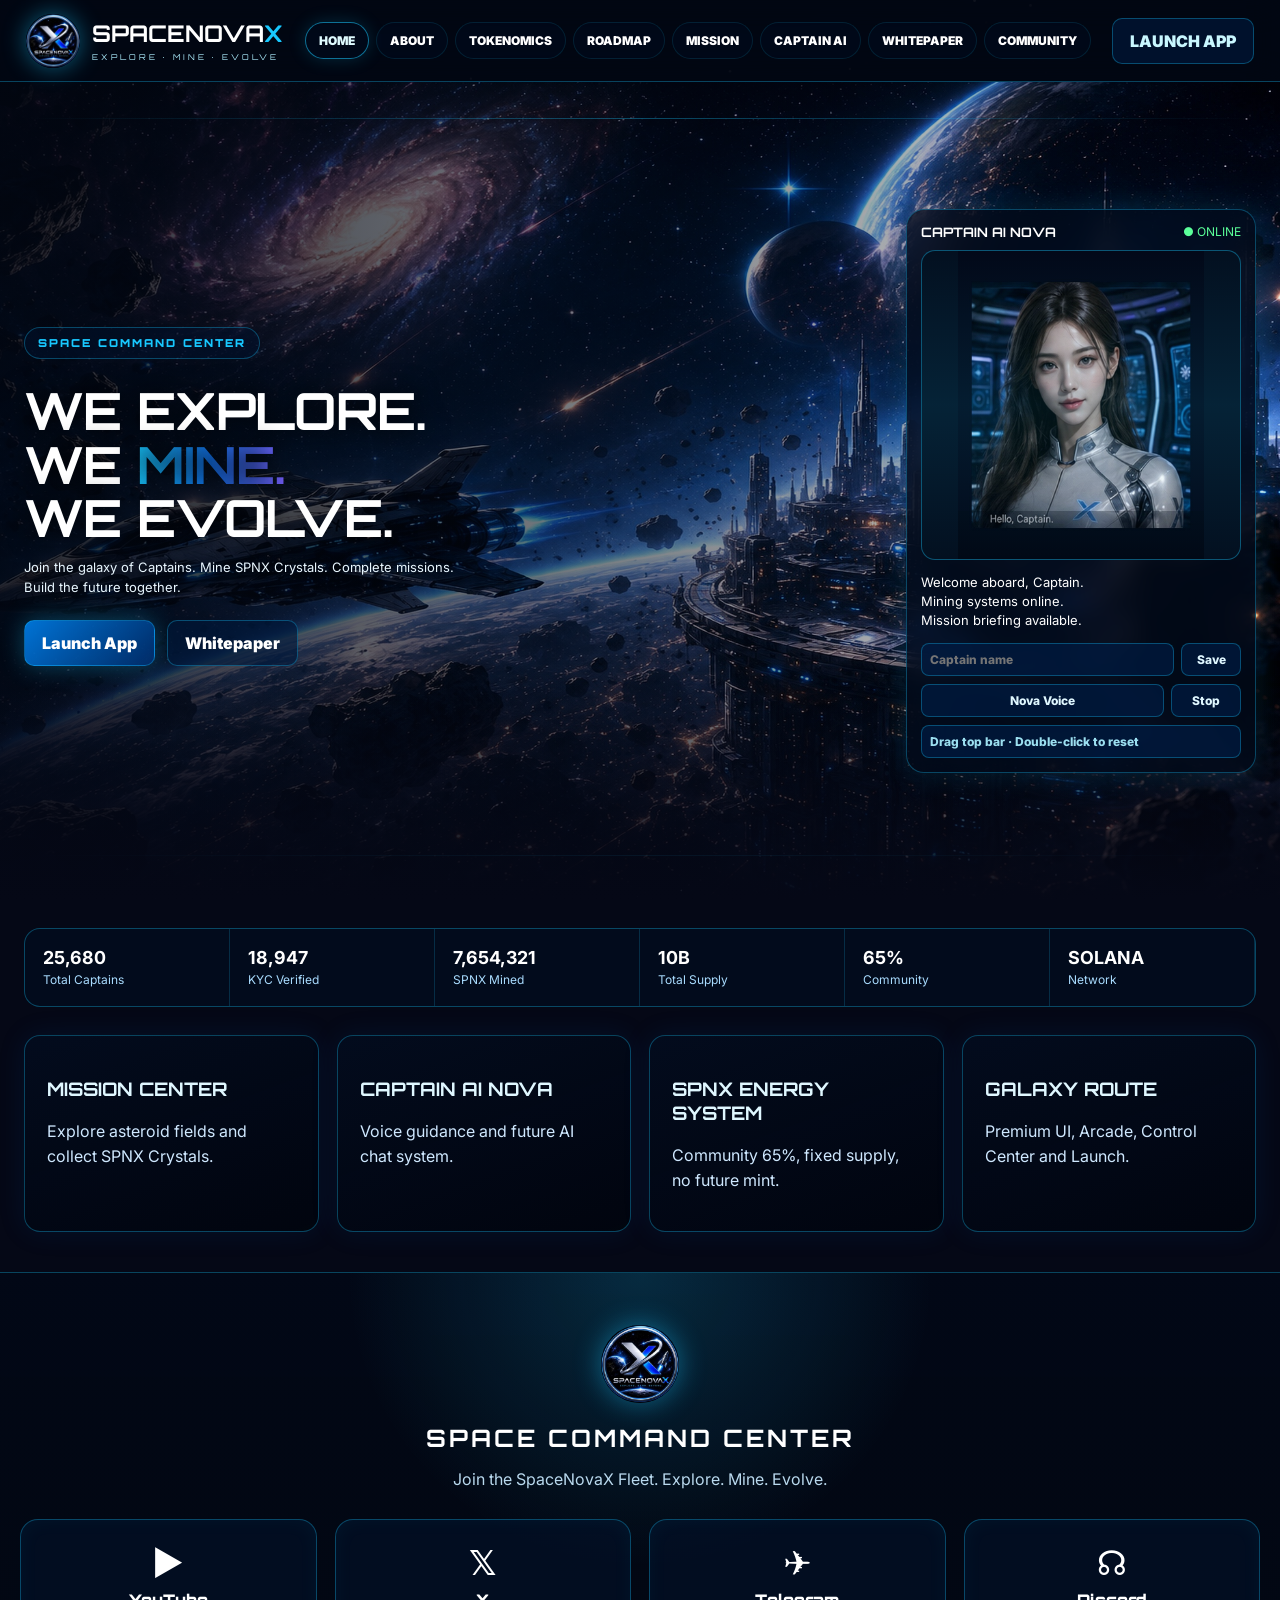
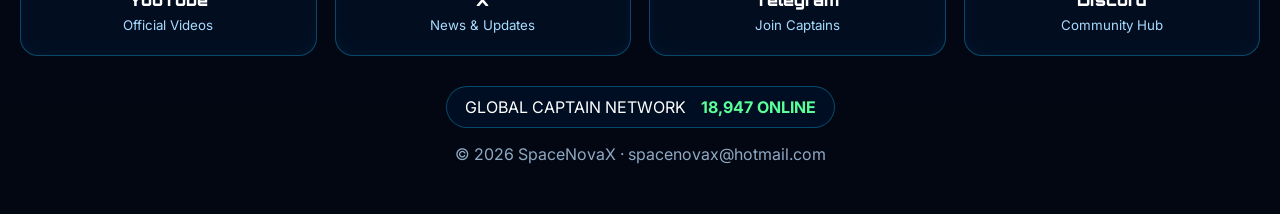
==== commit e92b3755: "Add files via upload" ====
--- a/index.html
+++ b/index.html
@@ -3,29 +3,21 @@
 <head>
 <meta charset="utf-8">
 <meta name="viewport" content="width=device-width,initial-scale=1,viewport-fit=cover">
-<meta name="theme-color" content="#020712">
-<meta name="description" content="SpaceNovaX HOME V4 Ultimate. Explore. Mine. Evolve.">
-<title>SpaceNovaX | HOME V4</title>
+<meta name="theme-color" content="#050816">
+<title>SpaceNovaX | HOME V5</title>
 <link rel="preconnect" href="https://fonts.googleapis.com">
 <link rel="preconnect" href="https://fonts.gstatic.com" crossorigin>
 <link href="https://fonts.googleapis.com/css2?family=Inter:wght@400;600;800;900&family=Orbitron:wght@600;800;900&display=swap" rel="stylesheet">
-<link rel="stylesheet" href="home-v4.css">
+<link rel="stylesheet" href="home-v5.css">
 </head>
 <body>
-<canvas id="starfield" aria-hidden="true"></canvas>
-<canvas id="dustfield" aria-hidden="true"></canvas>
-<div class="meteor meteor-1" aria-hidden="true"></div>
-<div class="meteor meteor-2" aria-hidden="true"></div>
-<div class="meteor meteor-3" aria-hidden="true"></div>
+<canvas id="starfield"></canvas>
+<canvas id="dustfield"></canvas>
+<div class="meteor m1"></div><div class="meteor m2"></div><div class="meteor m3"></div>
 
 <header class="topbar">
-  <a class="brand" href="index.html" aria-label="SpaceNovaX Home">
-    <img src="assets/img/spacenovax-symbol.jpg" alt="SpaceNovaX symbol">
-    <span><b>SPACENOVA<i>X</i></b><small>EXPLORE. MINE. EVOLVE.</small></span>
-  </a>
-
-  <button class="hamb" id="hamb" aria-label="Open menu">☰</button>
-
+  <a class="brand" href="index.html"><img src="assets/img/spacenovax-symbol.jpg" alt="SpaceNovaX"><span><b>SPACENOVA<i>X</i></b><small>EXPLORE · MINE · EVOLVE</small></span></a>
+  <button class="hamb" id="hamb">☰</button>
   <nav class="nav" id="nav">
     <a class="active" href="index.html">HOME</a>
     <a href="about.html">ABOUT</a>
@@ -36,83 +28,77 @@
     <a href="whitepaper.html">WHITEPAPER</a>
     <a href="community.html">COMMUNITY</a>
   </nav>
-
-  <a class="launch top-launch" href="https://t.me/spacesnovax" target="_blank" rel="noopener">🚀 LAUNCH APP</a>
+  <a class="launch" href="https://t.me/spacesnovax" target="_blank">LAUNCH APP</a>
 </header>
 
 <main>
-  <section class="home-hero">
-    <div class="bg-layer"></div>
-    <div class="planet-glow" aria-hidden="true"></div>
-    <img class="ship-overlay" src="assets/img/nova-x1-overlay.png" alt="SpaceNovaX NOVA-X1">
+<section class="hero">
+  <div class="hero-bg"></div>
+  <div class="hud-line top"></div><div class="hud-line bottom"></div>
 
-    <div class="hero-inner">
-      <div class="hero-copy">
-        <p class="eyebrow">WELCOME, CAPTAIN</p>
-        <h1>WE EXPLORE.<br>WE <span>MINE.</span><br>WE <em>EVOLVE.</em></h1>
-        <p class="lead">Join the galaxy of Captains.<br>Mine SPNX Crystals.<br>Complete missions.<br>Build the future together.</p>
-        <div class="hero-actions">
-          <a class="btn primary" href="https://t.me/spacesnovax" target="_blank" rel="noopener">🚀 Launch App</a>
-          <a class="btn" href="whitepaper.html">Whitepaper</a>
-        </div>
+  <div class="hero-inner">
+    <div class="copy">
+      <p class="eyebrow">SPACE COMMAND CENTER</p>
+      <h1>WE EXPLORE.<br>WE <span>MINE.</span><br>WE EVOLVE.</h1>
+      <p class="lead">Join the galaxy of Captains. Mine SPNX Crystals. Complete missions. Build the future together.</p>
+      <div class="actions"><a class="btn primary" href="https://t.me/spacesnovax" target="_blank">Launch App</a><a class="btn" href="whitepaper.html">Whitepaper</a></div>
+    </div>
+
+    <aside class="nova-panel" id="novaPanel">
+      <div class="panel-head" id="novaDragHandle"><b>CAPTAIN AI NOVA</b><span>● ONLINE</span></div>
+      <div class="nova-face">
+        <img src="assets/img/captain-nova-full.jpg" alt="Captain AI Nova">
+        <div class="scan"></div><div class="mouth" id="mouthPulse"></div>
       </div>
+      <p id="novaText">Welcome aboard, Captain.<br>Mining systems online.<br>Mission briefing available.</p>
+      <div class="name-row"><input id="captainName" placeholder="Captain name"><button id="saveCaptain">Save</button></div>
+      <div class="voice-row"><button id="novaSpeak">Nova Voice</button><button id="novaStop">Stop</button></div>
+      <div class="drag-tip">Drag top bar · Double-click to reset</div>
+    </aside>
+  </div>
+</section>
 
-      <aside class="nova-panel draggable-nova" id="novaPanel" aria-label="Captain AI Nova">
-        <div class="panel-head" id="novaDragHandle" title="Drag Nova">
-          <b>CAPTAIN AI NOVA</b>
-          <span id="novaOnline">● ONLINE</span>
-        </div>
-        <div class="nova-avatar nova-face">
-          <img src="assets/img/captain-nova-full.jpg" alt="Captain AI Nova">
-          <div class="eye-glow left"></div>
-          <div class="eye-glow right"></div>
-          <div class="mouth-pulse" id="mouthPulse"></div>
-          <div class="avatar-ring"></div>
-        </div>
-        <p class="nova-text" id="novaText">Welcome aboard, Captain.<br>Mining systems online.<br>New mission available.</p>
+<section class="status">
+  <div><b data-count="25680">0</b><span>Total Captains</span></div>
+  <div><b data-count="18947">0</b><span>KYC Verified</span></div>
+  <div><b data-count="7654321">0</b><span>SPNX Mined</span></div>
+  <div><b>10B</b><span>Total Supply</span></div>
+  <div><b>65%</b><span>Community</span></div>
+  <div><b>SOLANA</b><span>Network</span></div>
+</section>
 
-        <div class="captain-name">
-          <input id="captainName" placeholder="Captain name">
-          <button id="saveCaptain">Save</button>
-        </div>
-
-        <div class="voice-controls">
-          <button id="novaSpeak">🔊 Nova Voice</button>
-          <button id="novaStop">■ Stop</button>
-        </div>
-
-        <div class="quick-actions">
-          <button data-q="mining">Mining</button>
-          <button data-q="mission">Mission</button>
-          <button data-q="tokenomics">Tokenomics</button>
-        </div>
-        <div class="ask-line">Drag top bar · Double-click to reset <b>↕</b></div>
-      </aside>
-    </div>
-  </section>
-
-  <section class="status-bar">
-    <div><b data-count="25680">0</b><span>Total Captains</span></div>
-    <div><b data-count="18947">0</b><span>KYC Verified</span></div>
-    <div><b data-count="7654321">0</b><span>SPNX Mined</span></div>
-    <div><b>10B</b><span>Total Supply</span></div>
-    <div><b>65%</b><span>Community</span></div>
-    <div><b>SOLANA</b><span>Network</span></div>
-  </section>
-
-  <section class="home-cards">
-    <a class="card" href="mission.html"><h3>MISSION CENTER</h3><p>Pilot NOVA-X1, avoid meteors, collect SPNX Crystals.</p></a>
-    <a class="card" href="captain-ai.html"><h3>CAPTAIN AI NOVA</h3><p>Future AI Fleet Commander with voice guidance.</p></a>
-    <a class="card" href="tokenomics.html"><h3>SPNX ENERGY SYSTEM</h3><p>Community 65%, fixed supply, no future mint.</p></a>
-    <a class="card" href="roadmap.html"><h3>GALAXY ROUTE</h3><p>Premium UI → Arcade → Control Center → Launch.</p></a>
-  </section>
+<section class="cards">
+  <a class="card" href="mission.html"><h3>MISSION CENTER</h3><p>Explore asteroid fields and collect SPNX Crystals.</p></a>
+  <a class="card" href="captain-ai.html"><h3>CAPTAIN AI NOVA</h3><p>Voice guidance and future AI chat system.</p></a>
+  <a class="card" href="tokenomics.html"><h3>SPNX ENERGY SYSTEM</h3><p>Community 65%, fixed supply, no future mint.</p></a>
+  <a class="card" href="roadmap.html"><h3>GALAXY ROUTE</h3><p>Premium UI, Arcade, Control Center and Launch.</p></a>
+</section>
 </main>
 
-<footer class="footer">
-  <p>© 2026 SpaceNovaX · spacenovax@hotmail.com</p>
-  <p><a href="https://t.me/spacesnovax" target="_blank" rel="noopener">Telegram</a> · <a href="https://x.com/spacenovaxteam" target="_blank" rel="noopener">X</a> · <a href="https://youtube.com/@spacenovaxteam" target="_blank" rel="noopener">YouTube</a> · <a href="https://discord.gg/rxVNWMC8e8" target="_blank" rel="noopener">Discord</a></p>
+<footer class="command-footer">
+  <div class="footer-glow"></div>
+  <div class="footer-inner">
+    <div class="footer-brand">
+      <img src="assets/img/spacenovax-symbol.jpg" alt="SpaceNovaX">
+      <h2>SPACE COMMAND CENTER</h2>
+      <p>Join the SpaceNovaX Fleet. Explore. Mine. Evolve.</p>
+    </div>
+
+    <div class="social-grid">
+      <a class="social youtube" href="https://youtube.com/@spacenovaxteam" target="_blank"><b>▶</b><span>YouTube</span><small>Official Videos</small></a>
+      <a class="social x" href="https://x.com/spacenovaxteam" target="_blank"><b>𝕏</b><span>X</span><small>News & Updates</small></a>
+      <a class="social telegram" href="https://t.me/spacesnovax" target="_blank"><b>✈</b><span>Telegram</span><small>Join Captains</small></a>
+      <a class="social discord" href="https://discord.gg/rxVNWMC8e8" target="_blank"><b>☊</b><span>Discord</span><small>Community Hub</small></a>
+    </div>
+
+    <div class="network">
+      <span>GLOBAL CAPTAIN NETWORK</span>
+      <b>18,947 ONLINE</b>
+    </div>
+    <p class="copyright">© 2026 SpaceNovaX · spacenovax@hotmail.com</p>
+  </div>
 </footer>
 
-<script src="home-v4.js"></script>
+<script src="home-v5.js"></script>
 </body>
-</html>
+</html>
--- a/home-v5.css
+++ b/home-v5.css
@@ -0,0 +1,29 @@
+
+:root{--bg:#050816;--cyan:#18c8ff;--blue:#147bff;--violet:#7b61ff;--line:rgba(24,200,255,.32);--max:1440px}
+*{box-sizing:border-box}html,body{max-width:100%;overflow-x:hidden}body{margin:0;background:var(--bg);color:white;font-family:Inter,system-ui,sans-serif}a{text-decoration:none;color:inherit}button,input{font:inherit}
+#starfield,#dustfield{position:fixed;inset:0;z-index:-8;pointer-events:none}#dustfield{z-index:3;opacity:.28}
+.meteor{position:fixed;width:180px;height:2px;background:linear-gradient(90deg,transparent,#fff,#18c8ff);box-shadow:0 0 18px #18c8ff;z-index:4;opacity:0;transform:rotate(-28deg);animation:meteor 10s linear infinite}.m1{left:52%;top:12%}.m2{left:20%;top:26%;animation-delay:4s}.m3{left:72%;top:35%;animation-delay:7s}@keyframes meteor{0%{opacity:0;transform:translate(0,0) rotate(-28deg)}8%{opacity:1}28%{opacity:0;transform:translate(620px,360px) rotate(-28deg)}100%{opacity:0}}
+
+.topbar{height:82px;position:sticky;top:0;z-index:50;display:flex;align-items:center;justify-content:space-between;gap:14px;padding:0 clamp(14px,2vw,28px);background:rgba(2,7,18,.82);backdrop-filter:blur(18px);border-bottom:1px solid var(--line)}
+.brand{display:flex;align-items:center;gap:12px;min-width:245px}.brand img{width:54px;height:54px;border-radius:50%;box-shadow:0 0 24px rgba(24,200,255,.45)}.brand b{font-family:Orbitron;font-size:23px}.brand i{font-style:normal;color:var(--cyan)}.brand small{display:block;font-family:Orbitron;font-size:8px;letter-spacing:3px;color:#aeefff;margin-top:4px}
+.nav{height:100%;display:flex;align-items:center;gap:7px}.nav a{position:relative;padding:10px 13px;border:1px solid rgba(24,200,255,.12);border-radius:999px;font-size:12px;font-weight:900;white-space:nowrap;background:rgba(0,18,45,.25)}.nav a:before{content:"";position:absolute;inset:-1px;border-radius:999px;background:linear-gradient(90deg,transparent,var(--cyan),transparent);opacity:0;z-index:-1}.nav a.active,.nav a:hover{color:#dffbff;border-color:rgba(24,200,255,.55);box-shadow:0 0 18px rgba(24,200,255,.18)}.nav a:hover:before{opacity:.35}
+.launch,.btn{border:1px solid var(--line);border-radius:10px;background:rgba(0,24,58,.68);padding:12px 17px;font-weight:900;white-space:nowrap}.launch{color:#c8f7ff}.hamb{display:none;background:none;border:0;color:white;font-size:30px}
+
+.hero{position:relative;min-height:calc(100svh - 82px);display:flex;align-items:center;overflow:hidden}.hero-bg{position:absolute;inset:0;background-image:linear-gradient(90deg,rgba(2,7,18,.86),rgba(2,7,18,.50),rgba(2,7,18,.08)),url("assets/heroes/home-v5-bg.jpg");background-size:cover;background-position:center;animation:bgDrift 32s ease-in-out infinite alternate;transform:scale(1.02)}.hero:after{content:"";position:absolute;inset:0;background:linear-gradient(180deg,transparent 72%,var(--bg) 100%)}@keyframes bgDrift{to{transform:scale(1.055) translate(-1%,.5%)}}
+.hud-line{position:absolute;left:50%;width:min(var(--max),calc(100% - 48px));height:1px;transform:translateX(-50%);background:linear-gradient(90deg,transparent,var(--cyan),transparent);opacity:.35}.hud-line.top{top:36px}.hud-line.bottom{bottom:44px}
+.hero-inner{width:min(var(--max),calc(100% - 48px));margin:0 auto;position:relative;z-index:5;display:grid;grid-template-columns:minmax(0,480px) minmax(280px,350px);justify-content:space-between;gap:40px;align-items:center}
+.eyebrow{display:inline-block;border:1px solid var(--line);border-radius:999px;color:var(--cyan);font-family:Orbitron;font-size:11px;letter-spacing:2px;font-weight:900;padding:8px 13px;background:rgba(0,20,50,.42)}
+h1{font-family:Orbitron;font-size:clamp(34px,4vw,58px);line-height:1.04;margin:14px 0;text-shadow:0 0 26px #000;letter-spacing:-.8px}h1 span{background:linear-gradient(90deg,#18c8ff,#147bff,#7b61ff);-webkit-background-clip:text;color:transparent}
+.lead{font-size:clamp(13px,1vw,16px);line-height:1.52;max-width:430px;color:#e9f7ff;text-shadow:0 2px 14px #000}.actions{display:flex;gap:12px;flex-wrap:wrap;margin-top:22px}.primary{background:linear-gradient(135deg,rgba(0,139,255,.82),rgba(0,50,120,.80));box-shadow:0 0 24px rgba(24,200,255,.32)}
+
+.nova-panel{width:100%;border:1px solid var(--line);border-radius:18px;background:rgba(2,12,28,.72);backdrop-filter:blur(12px);padding:14px;box-shadow:0 0 30px rgba(24,200,255,.14);user-select:none;touch-action:none}.panel-head{display:flex;justify-content:space-between;gap:10px;font-size:13px;margin-bottom:10px;cursor:grab}.panel-head b{font-family:Orbitron}.panel-head span{font-size:12px;color:#5bff9a;animation:blink 2s infinite}@keyframes blink{50%{opacity:.45}}
+.nova-face{height:310px;border-radius:14px;border:1px solid rgba(24,200,255,.38);background:#031020;position:relative;overflow:hidden}.nova-face img{width:100%;height:100%;object-fit:contain;object-position:center top;display:block;animation:breathe 5s ease-in-out infinite}.scan{position:absolute;inset:0;background:linear-gradient(180deg,transparent,rgba(24,200,255,.10),transparent);animation:scan 3.4s linear infinite}.mouth{position:absolute;left:50%;top:53%;width:46px;height:10px;margin-left:-23px;border-radius:999px;background:rgba(90,220,255,.28);filter:blur(7px);opacity:0}.mouth.speaking{animation:mouth .34s infinite}@keyframes breathe{50%{transform:scale(1.02)}}@keyframes scan{from{transform:translateY(-100%)}to{transform:translateY(100%)}}@keyframes mouth{50%{opacity:.55;transform:scaleX(1.35)}}
+.nova-panel p{font-size:13px;line-height:1.48}.name-row,.voice-row{display:grid;grid-template-columns:1fr 60px;gap:7px;margin-top:8px}.voice-row{grid-template-columns:1fr 70px}.name-row input,.name-row button,.voice-row button,.drag-tip{border:1px solid var(--line);border-radius:8px;background:rgba(0,30,70,.65);color:#dff7ff;padding:8px;font-size:12px;font-weight:800}.drag-tip{margin-top:8px;color:#9bdff0}
+.nova-panel.is-floating{position:fixed!important;z-index:1000!important;width:340px!important;max-width:calc(100vw - 24px)!important;margin:0!important}
+
+.status,.cards{width:min(var(--max),calc(100% - 48px));margin:28px auto}.status{display:grid;grid-template-columns:repeat(6,1fr);border:1px solid var(--line);border-radius:16px;background:rgba(3,13,30,.82);overflow:hidden}.status div{padding:18px;border-right:1px solid rgba(24,200,255,.18)}.status b{display:block;font-size:clamp(16px,1.4vw,21px)}.status span{font-size:12px;color:#a9dcff}.cards{display:grid;grid-template-columns:repeat(4,1fr);gap:18px}.card{border:1px solid var(--line);border-radius:16px;background:linear-gradient(160deg,rgba(3,12,30,.94),rgba(1,5,14,.88));padding:22px;box-shadow:0 0 28px rgba(0,90,180,.12)}.card h3{font-family:Orbitron;color:#dff7ff}.card p{color:#cfe8ff;line-height:1.55}
+
+.command-footer{position:relative;margin-top:40px;overflow:hidden;border-top:1px solid var(--line);background:radial-gradient(circle at 50% 0,rgba(24,200,255,.18),transparent 35%),linear-gradient(180deg,rgba(2,8,22,.95),#020712);padding:52px 20px 34px}.footer-inner{width:min(var(--max),100%);margin:0 auto;text-align:center;position:relative}.footer-brand img{width:78px;height:78px;border-radius:50%;box-shadow:0 0 28px rgba(24,200,255,.45)}.footer-brand h2{font-family:Orbitron;letter-spacing:3px;margin:16px 0 8px}.footer-brand p{color:#b9d9ee}.social-grid{display:grid;grid-template-columns:repeat(4,1fr);gap:18px;margin:30px 0}.social{border:1px solid var(--line);border-radius:18px;background:rgba(4,18,40,.65);padding:22px;display:grid;gap:7px;transition:.25s;box-shadow:inset 0 0 20px rgba(24,200,255,.05)}.social b{font-size:34px}.social span{font-family:Orbitron;font-weight:900}.social small{color:#a9dcff}.social:hover{transform:translateY(-6px);box-shadow:0 0 28px rgba(24,200,255,.22)}.youtube:hover{border-color:rgba(255,65,85,.65);box-shadow:0 0 28px rgba(255,65,85,.22)}.discord:hover{border-color:rgba(123,97,255,.75);box-shadow:0 0 28px rgba(123,97,255,.25)}.network{display:inline-flex;gap:15px;align-items:center;border:1px solid var(--line);border-radius:999px;padding:10px 18px;background:rgba(0,20,50,.55)}.network b{color:#5bff9a}.copyright{color:#8fa9c3}
+
+@media(max-width:1180px){.nav a{padding:9px 8px;font-size:11px}.launch{display:none}.hero-inner{grid-template-columns:minmax(0,1fr) minmax(260px,340px)}.status{grid-template-columns:repeat(3,1fr)}.cards{grid-template-columns:repeat(2,1fr)}}
+@media(max-width:820px){.topbar{height:78px}.brand img{width:46px;height:46px}.brand b{font-size:18px}.brand small{font-size:8px}.hamb{display:block}.nav{display:none;position:absolute;left:0;right:0;top:78px;height:auto;background:rgba(2,7,18,.98);border-bottom:1px solid var(--line);flex-direction:column;padding:10px}.nav.open{display:flex}.nav a{height:44px}.hero{min-height:auto;padding:54px 0 30px}.hero-inner{width:min(100% - 28px,560px);grid-template-columns:1fr;gap:24px}h1{font-size:clamp(32px,10vw,46px)}.lead{font-size:14px}.actions{flex-direction:column}.btn{width:100%;text-align:center}.nova-face{height:350px}.status,.cards{width:min(100% - 28px,560px)}.status,.cards,.social-grid{grid-template-columns:1fr}.status div{border-right:0;border-bottom:1px solid rgba(24,200,255,.18)}.nova-panel.is-floating{width:calc(100vw - 28px)!important;left:14px!important}.network{flex-direction:column;border-radius:16px}}
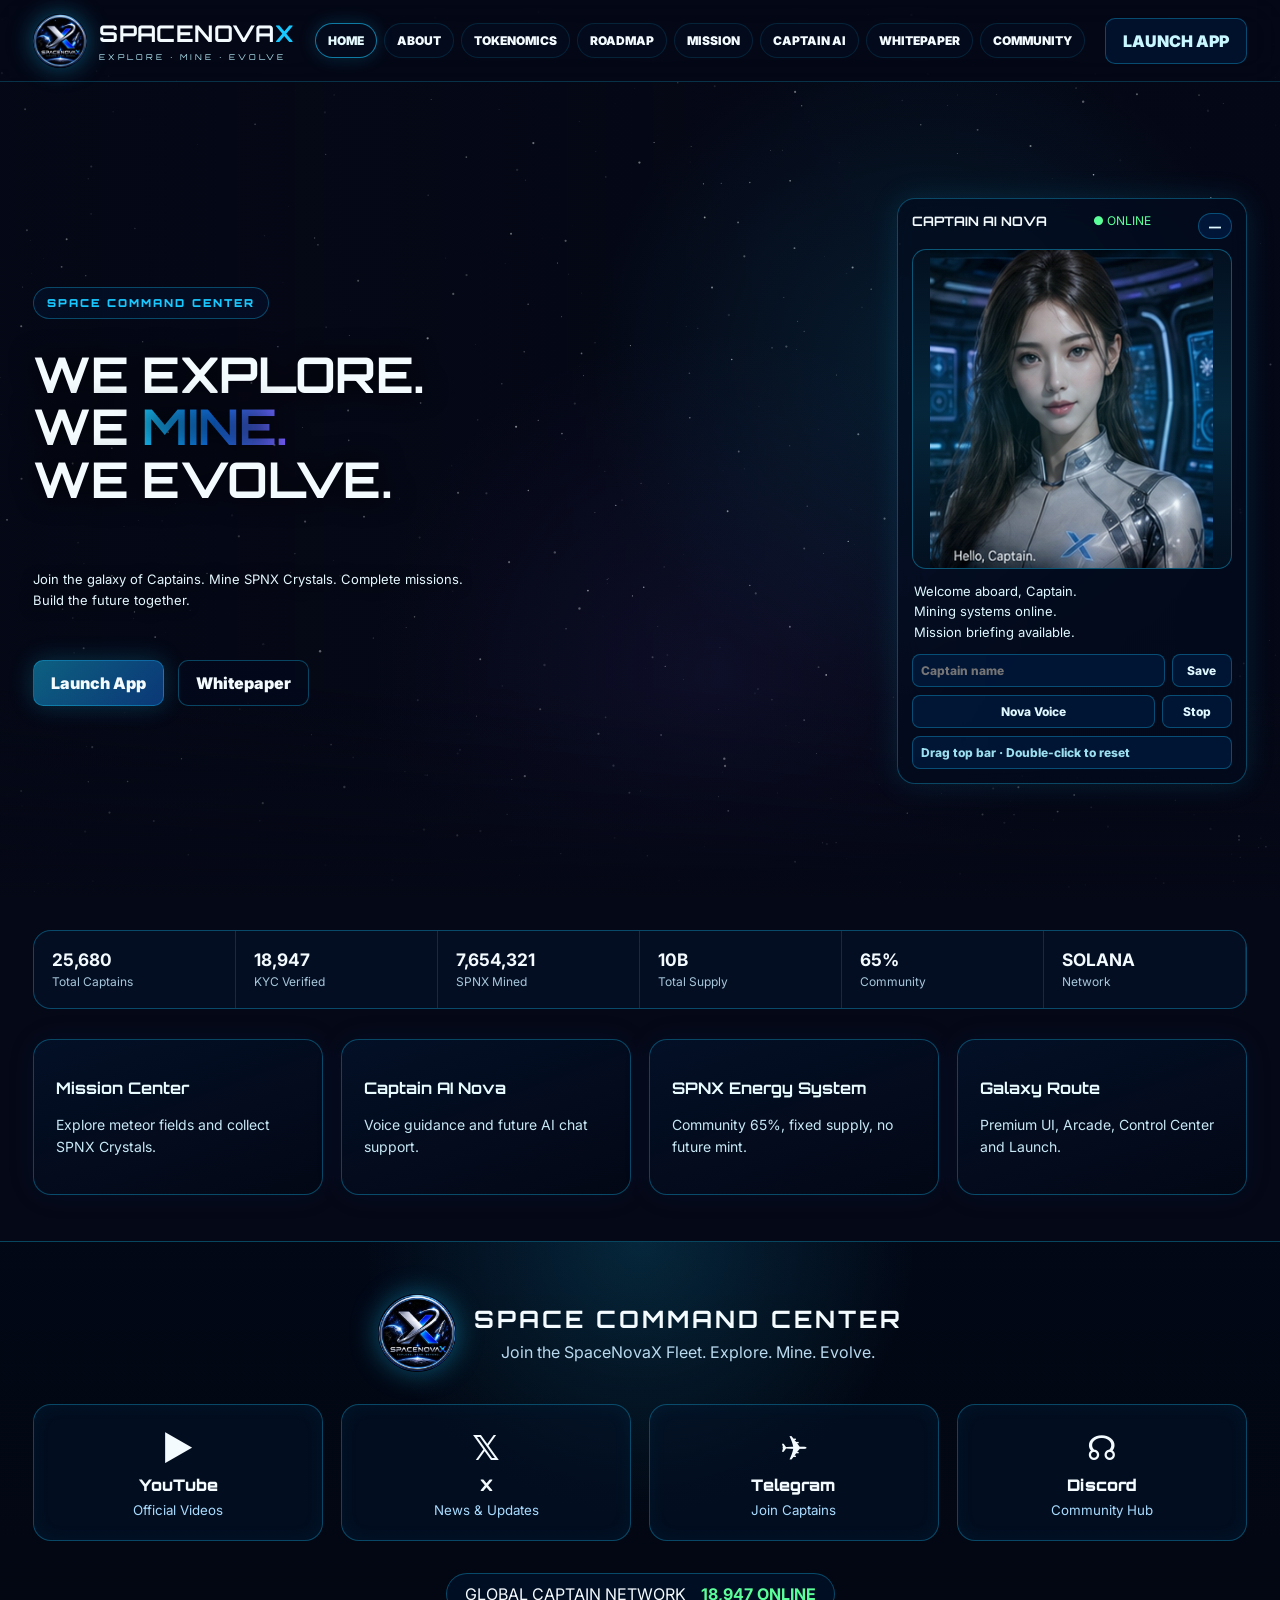
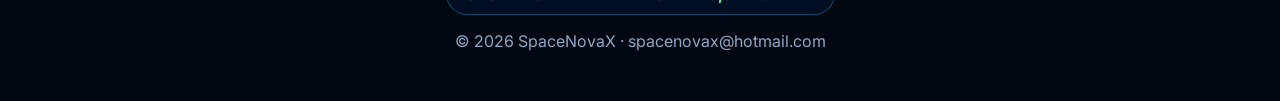
==== commit d9ad7e82: "Add files via upload" ====
--- a/index.html
+++ b/index.html
@@ -1,104 +1,124 @@
 <!doctype html>
 <html lang="en">
 <head>
-<meta charset="utf-8">
-<meta name="viewport" content="width=device-width,initial-scale=1,viewport-fit=cover">
-<meta name="theme-color" content="#050816">
-<title>SpaceNovaX | HOME V5</title>
-<link rel="preconnect" href="https://fonts.googleapis.com">
-<link rel="preconnect" href="https://fonts.gstatic.com" crossorigin>
-<link href="https://fonts.googleapis.com/css2?family=Inter:wght@400;600;800;900&family=Orbitron:wght@600;800;900&display=swap" rel="stylesheet">
-<link rel="stylesheet" href="home-v5.css">
+  <meta charset="utf-8">
+  <meta name="viewport" content="width=device-width,initial-scale=1,viewport-fit=cover">
+  <meta name="theme-color" content="#050816">
+  <meta name="description" content="SpaceNovaX official website. Explore. Mine. Evolve.">
+  <title>SpaceNovaX | Home</title>
+  <link rel="preconnect" href="https://fonts.googleapis.com">
+  <link rel="preconnect" href="https://fonts.gstatic.com" crossorigin>
+  <link href="https://fonts.googleapis.com/css2?family=Inter:wght@400;500;600;800;900&family=Orbitron:wght@600;800;900&display=swap" rel="stylesheet">
+  <link rel="stylesheet" href="style.css">
 </head>
 <body>
-<canvas id="starfield"></canvas>
-<canvas id="dustfield"></canvas>
-<div class="meteor m1"></div><div class="meteor m2"></div><div class="meteor m3"></div>
+  <canvas id="starfield" aria-hidden="true"></canvas>
+  <canvas id="dustfield" aria-hidden="true"></canvas>
+  <div class="meteor meteor-a" aria-hidden="true"></div>
+  <div class="meteor meteor-b" aria-hidden="true"></div>
 
-<header class="topbar">
-  <a class="brand" href="index.html"><img src="assets/img/spacenovax-symbol.jpg" alt="SpaceNovaX"><span><b>SPACENOVA<i>X</i></b><small>EXPLORE · MINE · EVOLVE</small></span></a>
-  <button class="hamb" id="hamb">☰</button>
-  <nav class="nav" id="nav">
-    <a class="active" href="index.html">HOME</a>
-    <a href="about.html">ABOUT</a>
-    <a href="tokenomics.html">TOKENOMICS</a>
-    <a href="roadmap.html">ROADMAP</a>
-    <a href="mission.html">MISSION</a>
-    <a href="captain-ai.html">CAPTAIN AI</a>
-    <a href="whitepaper.html">WHITEPAPER</a>
-    <a href="community.html">COMMUNITY</a>
-  </nav>
-  <a class="launch" href="https://t.me/spacesnovax" target="_blank">LAUNCH APP</a>
-</header>
+  <header class="site-header">
+    <div class="header-inner">
+      <a class="brand" href="index.html" aria-label="SpaceNovaX Home">
+        <img src="assets/img/spacenovax-symbol.jpg" alt="SpaceNovaX symbol">
+        <span><b>SPACENOVA<i>X</i></b><small>EXPLORE · MINE · EVOLVE</small></span>
+      </a>
 
-<main>
-<section class="hero">
-  <div class="hero-bg"></div>
-  <div class="hud-line top"></div><div class="hud-line bottom"></div>
+      <button class="menu-button" id="menuButton" aria-label="Open menu">☰</button>
 
-  <div class="hero-inner">
-    <div class="copy">
-      <p class="eyebrow">SPACE COMMAND CENTER</p>
-      <h1>WE EXPLORE.<br>WE <span>MINE.</span><br>WE EVOLVE.</h1>
-      <p class="lead">Join the galaxy of Captains. Mine SPNX Crystals. Complete missions. Build the future together.</p>
-      <div class="actions"><a class="btn primary" href="https://t.me/spacesnovax" target="_blank">Launch App</a><a class="btn" href="whitepaper.html">Whitepaper</a></div>
+      <nav class="nav" id="nav">
+        <a class="active" href="index.html">HOME</a>
+        <a href="about.html">ABOUT</a>
+        <a href="tokenomics.html">TOKENOMICS</a>
+        <a href="roadmap.html">ROADMAP</a>
+        <a href="mission.html">MISSION</a>
+        <a href="captain-ai.html">CAPTAIN AI</a>
+        <a href="whitepaper.html">WHITEPAPER</a>
+        <a href="community.html">COMMUNITY</a>
+      </nav>
+
+      <a class="launch header-launch" href="https://t.me/spacesnovax" target="_blank" rel="noopener">LAUNCH APP</a>
     </div>
+  </header>
 
-    <aside class="nova-panel" id="novaPanel">
-      <div class="panel-head" id="novaDragHandle"><b>CAPTAIN AI NOVA</b><span>● ONLINE</span></div>
-      <div class="nova-face">
-        <img src="assets/img/captain-nova-full.jpg" alt="Captain AI Nova">
-        <div class="scan"></div><div class="mouth" id="mouthPulse"></div>
+  <main>
+    <section class="hero">
+      <div class="hero-bg"></div>
+      <div class="hero-glow"></div>
+
+      <div class="hero-container">
+        <section class="hero-copy" aria-label="SpaceNovaX introduction">
+          <p class="kicker">SPACE COMMAND CENTER</p>
+          <h1>WE EXPLORE.<br>WE <span>MINE.</span><br>WE EVOLVE.</h1>
+          <p class="lead">Join the galaxy of Captains. Mine SPNX Crystals. Complete missions. Build the future together.</p>
+          <div class="cta-row">
+            <a class="button primary" href="https://t.me/spacesnovax" target="_blank" rel="noopener">Launch App</a>
+            <a class="button secondary" href="whitepaper.html">Whitepaper</a>
+          </div>
+        </section>
+
+        <aside class="nova-panel" id="novaPanel" aria-label="Captain AI Nova">
+          <div class="nova-title" id="novaDragHandle" title="Drag Nova panel">
+            <b>CAPTAIN AI NOVA</b><span>● ONLINE</span><button class="nova-toggle" id="novaToggle" type="button" aria-label="Minimize Nova">—</button>
+          </div>
+          <div class="nova-portrait">
+            <img src="assets/img/captain-nova.jpg" alt="Captain AI Nova">
+            <div class="scanline"></div>
+            <div class="mouth" id="mouthPulse"></div>
+          </div>
+          <p class="nova-message" id="novaText">Welcome aboard, Captain.<br>Mining systems online.<br>Mission briefing available.</p>
+          <div class="name-save">
+            <input id="captainName" placeholder="Captain name">
+            <button id="saveCaptain">Save</button>
+          </div>
+          <div class="voice-controls">
+            <button id="novaSpeak">Nova Voice</button>
+            <button id="novaStop">Stop</button>
+          </div>
+          <p class="drag-note">Drag top bar · Double-click to reset</p>
+        </aside>
       </div>
-      <p id="novaText">Welcome aboard, Captain.<br>Mining systems online.<br>Mission briefing available.</p>
-      <div class="name-row"><input id="captainName" placeholder="Captain name"><button id="saveCaptain">Save</button></div>
-      <div class="voice-row"><button id="novaSpeak">Nova Voice</button><button id="novaStop">Stop</button></div>
-      <div class="drag-tip">Drag top bar · Double-click to reset</div>
-    </aside>
-  </div>
-</section>
+    </section>
 
-<section class="status">
-  <div><b data-count="25680">0</b><span>Total Captains</span></div>
-  <div><b data-count="18947">0</b><span>KYC Verified</span></div>
-  <div><b data-count="7654321">0</b><span>SPNX Mined</span></div>
-  <div><b>10B</b><span>Total Supply</span></div>
-  <div><b>65%</b><span>Community</span></div>
-  <div><b>SOLANA</b><span>Network</span></div>
-</section>
+    <section class="stats-bar" aria-label="SpaceNovaX status">
+      <div><b data-count="25680">0</b><span>Total Captains</span></div>
+      <div><b data-count="18947">0</b><span>KYC Verified</span></div>
+      <div><b data-count="7654321">0</b><span>SPNX Mined</span></div>
+      <div><b>10B</b><span>Total Supply</span></div>
+      <div><b>65%</b><span>Community</span></div>
+      <div><b>SOLANA</b><span>Network</span></div>
+    </section>
 
-<section class="cards">
-  <a class="card" href="mission.html"><h3>MISSION CENTER</h3><p>Explore asteroid fields and collect SPNX Crystals.</p></a>
-  <a class="card" href="captain-ai.html"><h3>CAPTAIN AI NOVA</h3><p>Voice guidance and future AI chat system.</p></a>
-  <a class="card" href="tokenomics.html"><h3>SPNX ENERGY SYSTEM</h3><p>Community 65%, fixed supply, no future mint.</p></a>
-  <a class="card" href="roadmap.html"><h3>GALAXY ROUTE</h3><p>Premium UI, Arcade, Control Center and Launch.</p></a>
-</section>
-</main>
+    <section class="feature-grid" aria-label="SpaceNovaX features">
+      <a class="feature-card" href="mission.html"><h3>Mission Center</h3><p>Explore meteor fields and collect SPNX Crystals.</p></a>
+      <a class="feature-card" href="captain-ai.html"><h3>Captain AI Nova</h3><p>Voice guidance and future AI chat support.</p></a>
+      <a class="feature-card" href="tokenomics.html"><h3>SPNX Energy System</h3><p>Community 65%, fixed supply, no future mint.</p></a>
+      <a class="feature-card" href="roadmap.html"><h3>Galaxy Route</h3><p>Premium UI, Arcade, Control Center and Launch.</p></a>
+    </section>
+  </main>
 
-<footer class="command-footer">
-  <div class="footer-glow"></div>
-  <div class="footer-inner">
-    <div class="footer-brand">
-      <img src="assets/img/spacenovax-symbol.jpg" alt="SpaceNovaX">
-      <h2>SPACE COMMAND CENTER</h2>
-      <p>Join the SpaceNovaX Fleet. Explore. Mine. Evolve.</p>
+  <footer class="command-footer">
+    <div class="footer-inner">
+      <div class="footer-head">
+        <img src="assets/img/spacenovax-symbol.jpg" alt="SpaceNovaX">
+        <div>
+          <h2>SPACE COMMAND CENTER</h2>
+          <p>Join the SpaceNovaX Fleet. Explore. Mine. Evolve.</p>
+        </div>
+      </div>
+
+      <div class="social-grid">
+        <a class="social youtube" href="https://youtube.com/@spacenovaxteam" target="_blank" rel="noopener"><b>▶</b><span>YouTube</span><small>Official Videos</small></a>
+        <a class="social x" href="https://x.com/spacenovaxteam" target="_blank" rel="noopener"><b>𝕏</b><span>X</span><small>News & Updates</small></a>
+        <a class="social telegram" href="https://t.me/spacesnovax" target="_blank" rel="noopener"><b>✈</b><span>Telegram</span><small>Join Captains</small></a>
+        <a class="social discord" href="https://discord.gg/rxVNWMC8e8" target="_blank" rel="noopener"><b>☊</b><span>Discord</span><small>Community Hub</small></a>
+      </div>
+
+      <div class="network-pill"><span>GLOBAL CAPTAIN NETWORK</span><b>18,947 ONLINE</b></div>
+      <p class="copyright">© 2026 SpaceNovaX · spacenovax@hotmail.com</p>
     </div>
+  </footer>
 
-    <div class="social-grid">
-      <a class="social youtube" href="https://youtube.com/@spacenovaxteam" target="_blank"><b>▶</b><span>YouTube</span><small>Official Videos</small></a>
-      <a class="social x" href="https://x.com/spacenovaxteam" target="_blank"><b>𝕏</b><span>X</span><small>News & Updates</small></a>
-      <a class="social telegram" href="https://t.me/spacesnovax" target="_blank"><b>✈</b><span>Telegram</span><small>Join Captains</small></a>
-      <a class="social discord" href="https://discord.gg/rxVNWMC8e8" target="_blank"><b>☊</b><span>Discord</span><small>Community Hub</small></a>
-    </div>
-
-    <div class="network">
-      <span>GLOBAL CAPTAIN NETWORK</span>
-      <b>18,947 ONLINE</b>
-    </div>
-    <p class="copyright">© 2026 SpaceNovaX · spacenovax@hotmail.com</p>
-  </div>
-</footer>
-
-<script src="home-v5.js"></script>
+  <script src="script.js"></script>
 </body>
-</html>+</html>
--- a/style.css
+++ b/style.css
@@ -0,0 +1,173 @@
+
+:root{
+  --bg:#050816;
+  --cyan:#18c8ff;
+  --blue:#147bff;
+  --violet:#7b61ff;
+  --white:#f4fbff;
+  --muted:#a8c7da;
+  --line:rgba(24,200,255,.32);
+  --panel:rgba(4,18,42,.62);
+  --max:1440px;
+  --pad:clamp(16px,2.6vw,36px);
+}
+*{box-sizing:border-box}
+html,body{width:100%;max-width:100%;overflow-x:hidden}
+body{margin:0;background:var(--bg);color:var(--white);font-family:Inter,system-ui,sans-serif}
+a{color:inherit;text-decoration:none}
+button,input{font:inherit}
+#starfield,#dustfield{position:fixed;inset:0;z-index:-8;pointer-events:none}
+#dustfield{z-index:2;opacity:.30}
+.meteor{position:fixed;width:160px;height:1px;background:linear-gradient(90deg,transparent,#fff,var(--cyan));box-shadow:0 0 14px var(--cyan);z-index:3;opacity:0;transform:rotate(-27deg);animation:meteor 18s linear infinite;pointer-events:none}
+.meteor-a{left:28%;top:18%}.meteor-b{left:70%;top:31%;animation-delay:9s}
+@keyframes meteor{0%,84%,100%{opacity:0;transform:translate(0,0) rotate(-27deg)}88%{opacity:.9}96%{opacity:0;transform:translate(520px,290px) rotate(-27deg)}}
+
+.site-header{height:82px;position:sticky;top:0;z-index:50;background:rgba(5,8,22,.78);backdrop-filter:blur(18px);border-bottom:1px solid rgba(24,200,255,.22)}
+.header-inner{height:100%;width:min(var(--max),100%);margin:0 auto;padding:0 var(--pad);display:flex;align-items:center;justify-content:space-between;gap:16px}
+.brand{display:flex;align-items:center;gap:12px;min-width:240px}
+.brand img{width:54px;height:54px;border-radius:50%;box-shadow:0 0 24px rgba(24,200,255,.38)}
+.brand b{font-family:Orbitron;font-size:23px;letter-spacing:.4px}.brand i{font-style:normal;color:var(--cyan)}
+.brand small{display:block;font-family:Orbitron;font-size:8px;letter-spacing:3px;color:#b7edf9;margin-top:4px}
+.nav{display:flex;align-items:center;gap:7px;min-width:0}
+.nav a{position:relative;padding:9px 12px;border:1px solid rgba(24,200,255,.13);border-radius:999px;background:rgba(0,24,58,.22);font-size:12px;font-weight:900;white-space:nowrap}
+.nav a.active,.nav a:hover{color:#e6fbff;border-color:rgba(24,200,255,.60);box-shadow:0 0 18px rgba(24,200,255,.18)}
+.launch,.button{display:inline-flex;align-items:center;justify-content:center;border:1px solid var(--line);border-radius:10px;background:rgba(0,24,58,.66);padding:12px 17px;font-weight:900;white-space:nowrap}
+.launch{color:#c9f7ff}.menu-button{display:none;background:none;border:0;color:white;font-size:30px;padding:8px}
+
+.hero{position:relative;min-height:calc(100svh - 82px);display:flex;align-items:center;overflow:hidden}
+.hero-bg{position:absolute;inset:0;background-image:linear-gradient(90deg,rgba(5,8,22,.50) 0%,rgba(5,8,22,.30) 38%,rgba(5,8,22,.07) 68%,rgba(5,8,22,.02) 100%),url("assets/heroes/home-bg.jpg");background-size:cover;background-position:center;animation:bg-drift 34s ease-in-out infinite alternate;transform:scale(1.015)}
+.hero-glow{position:absolute;inset:-6%;background:radial-gradient(circle at 70% 36%,rgba(24,200,255,.11),transparent 29%),radial-gradient(circle at 55% 70%,rgba(123,97,255,.08),transparent 34%);animation:glow-drift 12s ease-in-out infinite alternate}
+.hero:after{content:"";position:absolute;inset:0;background:linear-gradient(180deg,transparent 74%,var(--bg) 100%);pointer-events:none}
+@keyframes bg-drift{to{transform:scale(1.045) translate(-.8%,.35%)}}
+@keyframes glow-drift{to{opacity:.55;transform:translate(1%,-.7%)}}
+.hero-container{position:relative;z-index:5;width:min(var(--max),100%);margin:0 auto;padding:72px var(--pad);display:grid;grid-template-columns:minmax(0,480px) minmax(280px,350px);justify-content:space-between;gap:clamp(28px,5vw,72px);align-items:center}
+.hero-copy{max-width:480px}
+.kicker{display:inline-flex;border:1px solid var(--line);border-radius:999px;background:rgba(0,24,58,.36);color:var(--cyan);font-family:Orbitron;font-size:11px;letter-spacing:2px;font-weight:900;padding:8px 13px}
+h1{font-family:Orbitron;font-size:clamp(32px,3.85vw,56px);line-height:1.06;margin:18px 0 0;letter-spacing:-.6px;text-shadow:0 0 26px #000}
+h1 span{background:linear-gradient(90deg,var(--cyan),var(--blue),var(--violet));-webkit-background-clip:text;background-clip:text;color:transparent}
+.lead{margin:clamp(46px,5vw,68px) 0 0;font-size:clamp(13px,1vw,15.5px);line-height:1.65;max-width:430px;color:#e4f7ff;text-shadow:0 2px 14px #000}
+.cta-row{display:flex;gap:14px;flex-wrap:wrap;margin-top:clamp(36px,4vw,48px)}
+.button.primary{background:linear-gradient(135deg,rgba(24,200,255,.46),rgba(20,123,255,.42));box-shadow:0 0 24px rgba(24,200,255,.22)}
+.button.secondary{background:rgba(0,12,32,.46)}
+
+.nova-panel{width:100%;border:1px solid var(--line);border-radius:18px;background:rgba(2,12,32,.62);backdrop-filter:blur(12px);box-shadow:0 0 30px rgba(24,200,255,.13);padding:14px;user-select:none;touch-action:none}
+.nova-title{display:flex;justify-content:space-between;gap:10px;font-size:13px;margin-bottom:10px;cursor:grab}.nova-title b{font-family:Orbitron}.nova-title span{font-size:12px;color:#5bff9a;animation:blink 2s infinite}@keyframes blink{50%{opacity:.45}}
+.nova-portrait{height:320px;border:1px solid rgba(24,200,255,.38);border-radius:14px;background:#031020;position:relative;overflow:hidden}
+.nova-portrait img{width:100%;height:100%;object-fit:contain;object-position:center top;display:block;animation:nova-breathe 5s ease-in-out infinite}
+.scanline{position:absolute;inset:0;background:linear-gradient(180deg,transparent,rgba(24,200,255,.12),transparent);animation:scan 3.6s linear infinite}.mouth{position:absolute;left:50%;top:53%;width:46px;height:10px;margin-left:-23px;border-radius:999px;background:rgba(90,220,255,.28);filter:blur(7px);opacity:0}.mouth.speaking{animation:mouth .34s infinite}
+@keyframes nova-breathe{50%{transform:scale(1.018)}}@keyframes scan{from{transform:translateY(-100%)}to{transform:translateY(100%)}}@keyframes mouth{50%{opacity:.55;transform:scaleX(1.35)}}
+.nova-message{font-size:13px;line-height:1.55;color:#dff8ff;margin:12px 2px}
+.name-save,.voice-controls{display:grid;gap:7px;margin-top:8px}.name-save{grid-template-columns:1fr 60px}.voice-controls{grid-template-columns:1fr 70px}
+.name-save input,.name-save button,.voice-controls button,.drag-note{border:1px solid var(--line);border-radius:8px;background:rgba(0,30,70,.60);color:#dff7ff;padding:8px;font-size:12px;font-weight:800;min-width:0}.drag-note{margin:8px 0 0;color:#9bdff0}
+.nova-panel.is-floating{position:fixed!important;z-index:1000!important;width:340px!important;max-width:calc(100vw - 24px)!important;margin:0!important}
+
+.stats-bar,.feature-grid{width:min(var(--max),calc(100% - 2*var(--pad)));margin:30px auto}
+.stats-bar{display:grid;grid-template-columns:repeat(6,1fr);border:1px solid var(--line);border-radius:18px;background:rgba(4,18,42,.68);overflow:hidden;backdrop-filter:blur(12px)}
+.stats-bar div{padding:18px;border-right:1px solid rgba(24,200,255,.18)}.stats-bar b{display:block;font-size:clamp(16px,1.35vw,21px)}.stats-bar span{font-size:12px;color:var(--muted)}
+.feature-grid{display:grid;grid-template-columns:repeat(4,1fr);gap:18px}
+.feature-card{border:1px solid var(--line);border-radius:18px;background:linear-gradient(160deg,rgba(4,18,42,.82),rgba(2,8,22,.78));box-shadow:0 0 28px rgba(0,90,180,.10);padding:22px;min-width:0}
+.feature-card h3{font-family:Orbitron;font-size:16px;color:#e8fbff}.feature-card p{font-size:14px;color:#c8e8f6;line-height:1.58}
+
+.command-footer{position:relative;margin-top:46px;overflow:hidden;border-top:1px solid var(--line);background:radial-gradient(circle at 50% 0,rgba(24,200,255,.16),transparent 35%),linear-gradient(180deg,rgba(2,8,22,.95),#020712);padding:52px var(--pad) 34px}
+.footer-inner{width:min(var(--max),100%);margin:0 auto;text-align:center}.footer-head{display:flex;align-items:center;justify-content:center;gap:18px;flex-wrap:wrap}.footer-head img{width:78px;height:78px;border-radius:50%;box-shadow:0 0 28px rgba(24,200,255,.42)}.footer-head h2{font-family:Orbitron;letter-spacing:3px;margin:0}.footer-head p{margin:8px 0 0;color:#b9d9ee}
+.social-grid{display:grid;grid-template-columns:repeat(4,1fr);gap:18px;margin:32px 0}.social{border:1px solid var(--line);border-radius:18px;background:rgba(4,18,40,.62);padding:22px;display:grid;gap:7px;transition:.25s;box-shadow:inset 0 0 20px rgba(24,200,255,.05)}.social b{font-size:34px}.social span{font-family:Orbitron;font-weight:900}.social small{color:#a9dcff}.social:hover{transform:translateY(-6px);box-shadow:0 0 28px rgba(24,200,255,.20)}.youtube:hover{border-color:rgba(255,65,85,.65);box-shadow:0 0 28px rgba(255,65,85,.20)}.discord:hover{border-color:rgba(123,97,255,.75);box-shadow:0 0 28px rgba(123,97,255,.24)}
+.network-pill{display:inline-flex;gap:15px;align-items:center;border:1px solid var(--line);border-radius:999px;padding:10px 18px;background:rgba(0,20,50,.55)}.network-pill b{color:#5bff9a}.copyright{color:#8fa9c3}
+
+@media(max-width:1180px){.header-launch{display:none}.nav a{font-size:11px;padding:8px 8px}.hero-container{grid-template-columns:minmax(0,1fr) minmax(260px,340px)}.stats-bar{grid-template-columns:repeat(3,1fr)}.feature-grid{grid-template-columns:repeat(2,1fr)}}
+@media(max-width:820px){.site-header{height:78px}.header-inner{padding:0 14px}.brand img{width:46px;height:46px}.brand b{font-size:18px}.brand small{font-size:8px;letter-spacing:2.5px}.menu-button{display:block}.nav{display:none;position:absolute;left:0;right:0;top:78px;background:rgba(5,8,22,.98);border-bottom:1px solid var(--line);padding:10px;flex-direction:column}.nav.open{display:flex}.nav a{width:100%;text-align:center}.hero{min-height:auto}.hero-container{grid-template-columns:1fr;padding:58px 14px 34px;gap:30px}h1{font-size:clamp(30px,9.8vw,44px)}.lead{margin-top:42px;font-size:14px}.cta-row{margin-top:34px;flex-direction:column}.button{width:100%}.nova-portrait{height:350px}.nova-panel.is-floating{width:calc(100vw - 28px)!important;left:14px!important}.stats-bar,.feature-grid{width:calc(100% - 28px)}.stats-bar,.feature-grid,.social-grid{grid-template-columns:1fr}.stats-bar div{border-right:0;border-bottom:1px solid rgba(24,200,255,.18)}.footer-head{display:grid}.network-pill{flex-direction:column;border-radius:16px}}
+
+
+/* Update 02: Mobile Nova fix
+   On phones, Nova starts as a small floating pill so it does not block the page.
+   Tap OPEN to expand, tap HIDE to minimize again.
+*/
+.nova-toggle{
+  border:1px solid var(--line);
+  border-radius:999px;
+  background:rgba(0,30,70,.72);
+  color:#dff7ff;
+  min-width:34px;
+  height:26px;
+  padding:0 8px;
+  font-size:12px;
+  font-weight:900;
+  cursor:pointer;
+}
+@media(max-width:820px){
+  .nova-panel{
+    max-width:100%;
+  }
+  .nova-panel.mobile-collapsed{
+    position:fixed !important;
+    right:14px !important;
+    left:auto !important;
+    bottom:18px !important;
+    top:auto !important;
+    z-index:1000 !important;
+    width:218px !important;
+    max-width:calc(100vw - 28px) !important;
+    padding:10px 12px !important;
+    border-radius:999px !important;
+    background:rgba(2,12,32,.82) !important;
+    backdrop-filter:blur(14px) !important;
+    box-shadow:0 0 26px rgba(24,200,255,.28) !important;
+  }
+  .nova-panel.mobile-collapsed .nova-title{
+    margin:0 !important;
+    align-items:center !important;
+  }
+  .nova-panel.mobile-collapsed .nova-title b{
+    font-size:12px !important;
+  }
+  .nova-panel.mobile-collapsed .nova-title span{
+    display:none !important;
+  }
+  .nova-panel.mobile-collapsed .nova-toggle{
+    min-width:62px !important;
+  }
+  .nova-panel.mobile-collapsed .nova-portrait,
+  .nova-panel.mobile-collapsed .nova-message,
+  .nova-panel.mobile-collapsed .name-save,
+  .nova-panel.mobile-collapsed .voice-controls,
+  .nova-panel.mobile-collapsed .drag-note{
+    display:none !important;
+  }
+
+  .nova-panel.mobile-expanded{
+    position:fixed !important;
+    left:14px !important;
+    right:14px !important;
+    bottom:14px !important;
+    top:auto !important;
+    z-index:1000 !important;
+    width:auto !important;
+    max-width:none !important;
+    max-height:74svh !important;
+    overflow-y:auto !important;
+    padding:14px !important;
+    border-radius:18px !important;
+    background:rgba(2,12,32,.90) !important;
+    box-shadow:0 0 34px rgba(24,200,255,.28) !important;
+  }
+  .nova-panel.mobile-expanded .nova-portrait{
+    height:220px !important;
+  }
+  .nova-panel.mobile-expanded .nova-message{
+    font-size:14px !important;
+    line-height:1.45 !important;
+  }
+  .nova-panel.mobile-expanded .name-save input,
+  .nova-panel.mobile-expanded .name-save button,
+  .nova-panel.mobile-expanded .voice-controls button,
+  .nova-panel.mobile-expanded .drag-note{
+    font-size:13px !important;
+    padding:9px !important;
+  }
+  .nova-panel.is-floating.mobile-collapsed{
+    width:218px !important;
+    left:auto !important;
+    right:14px !important;
+    top:auto !important;
+    bottom:18px !important;
+  }
+}
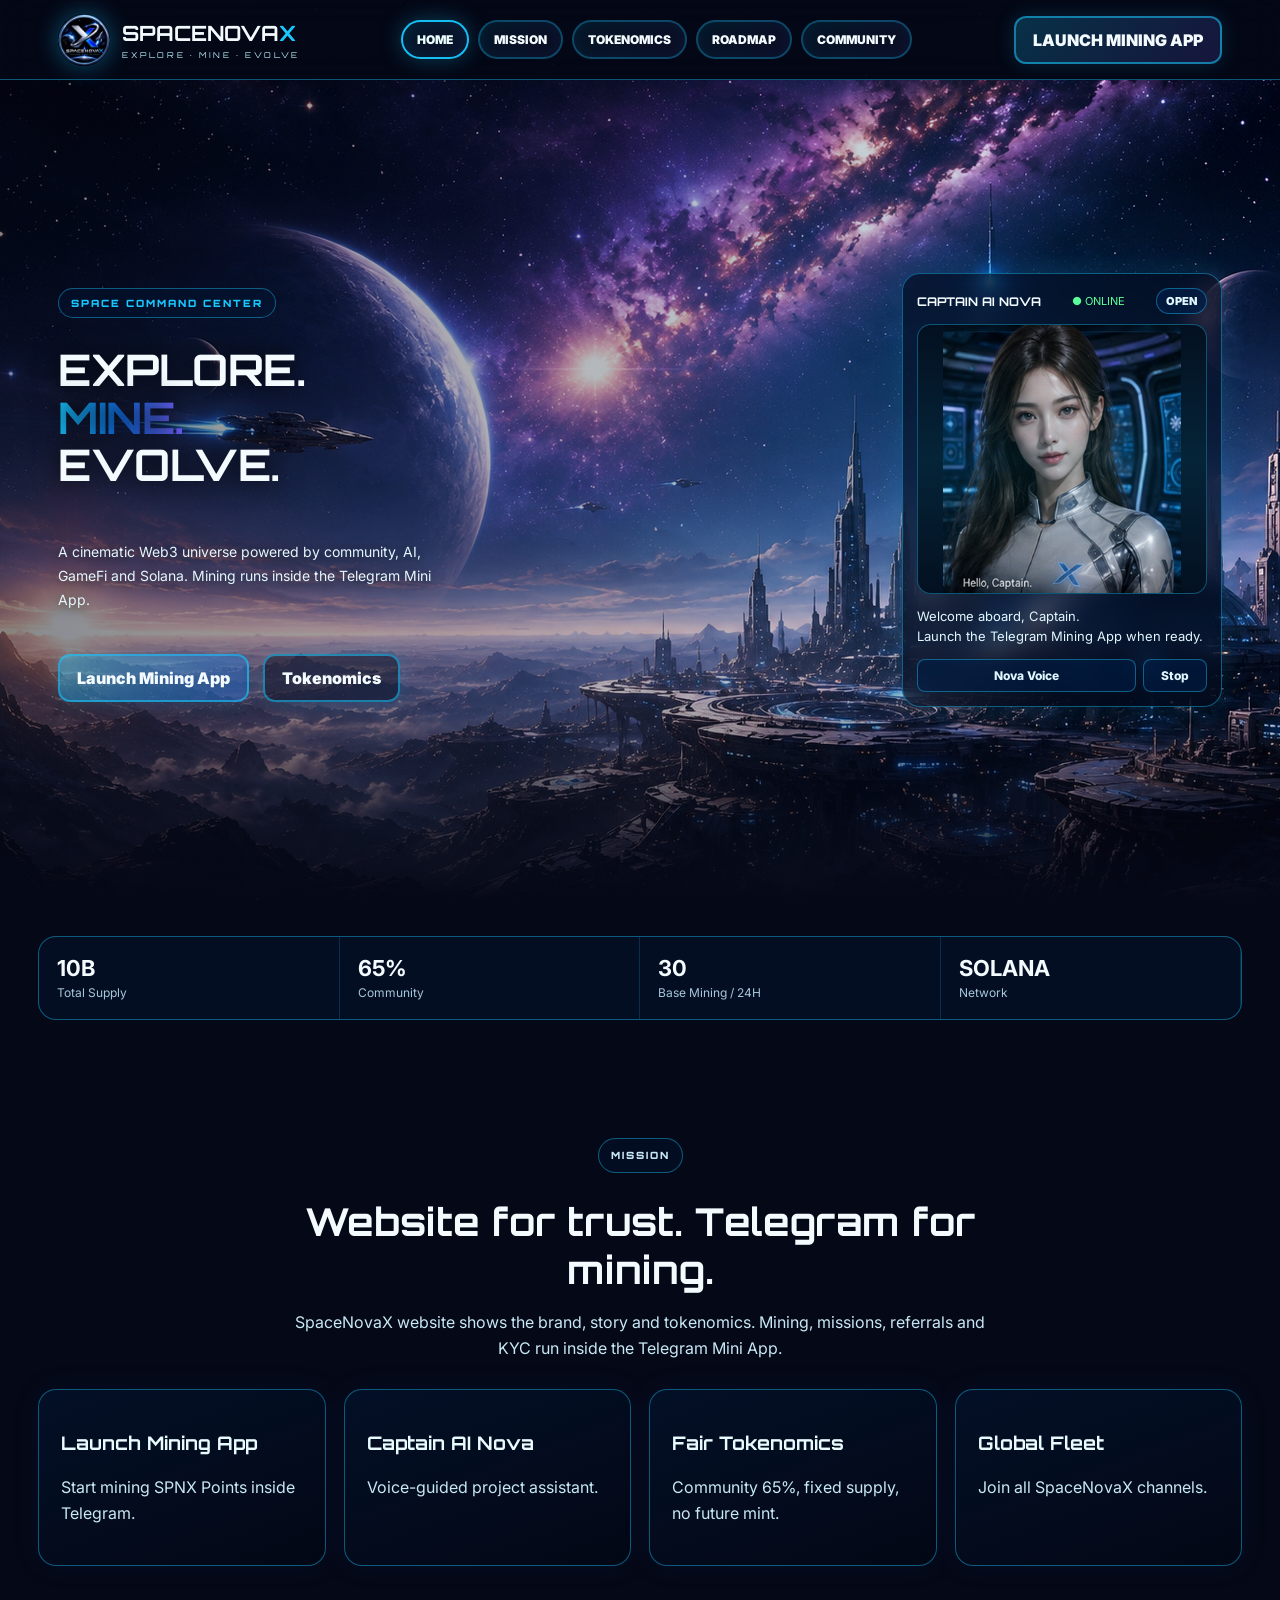
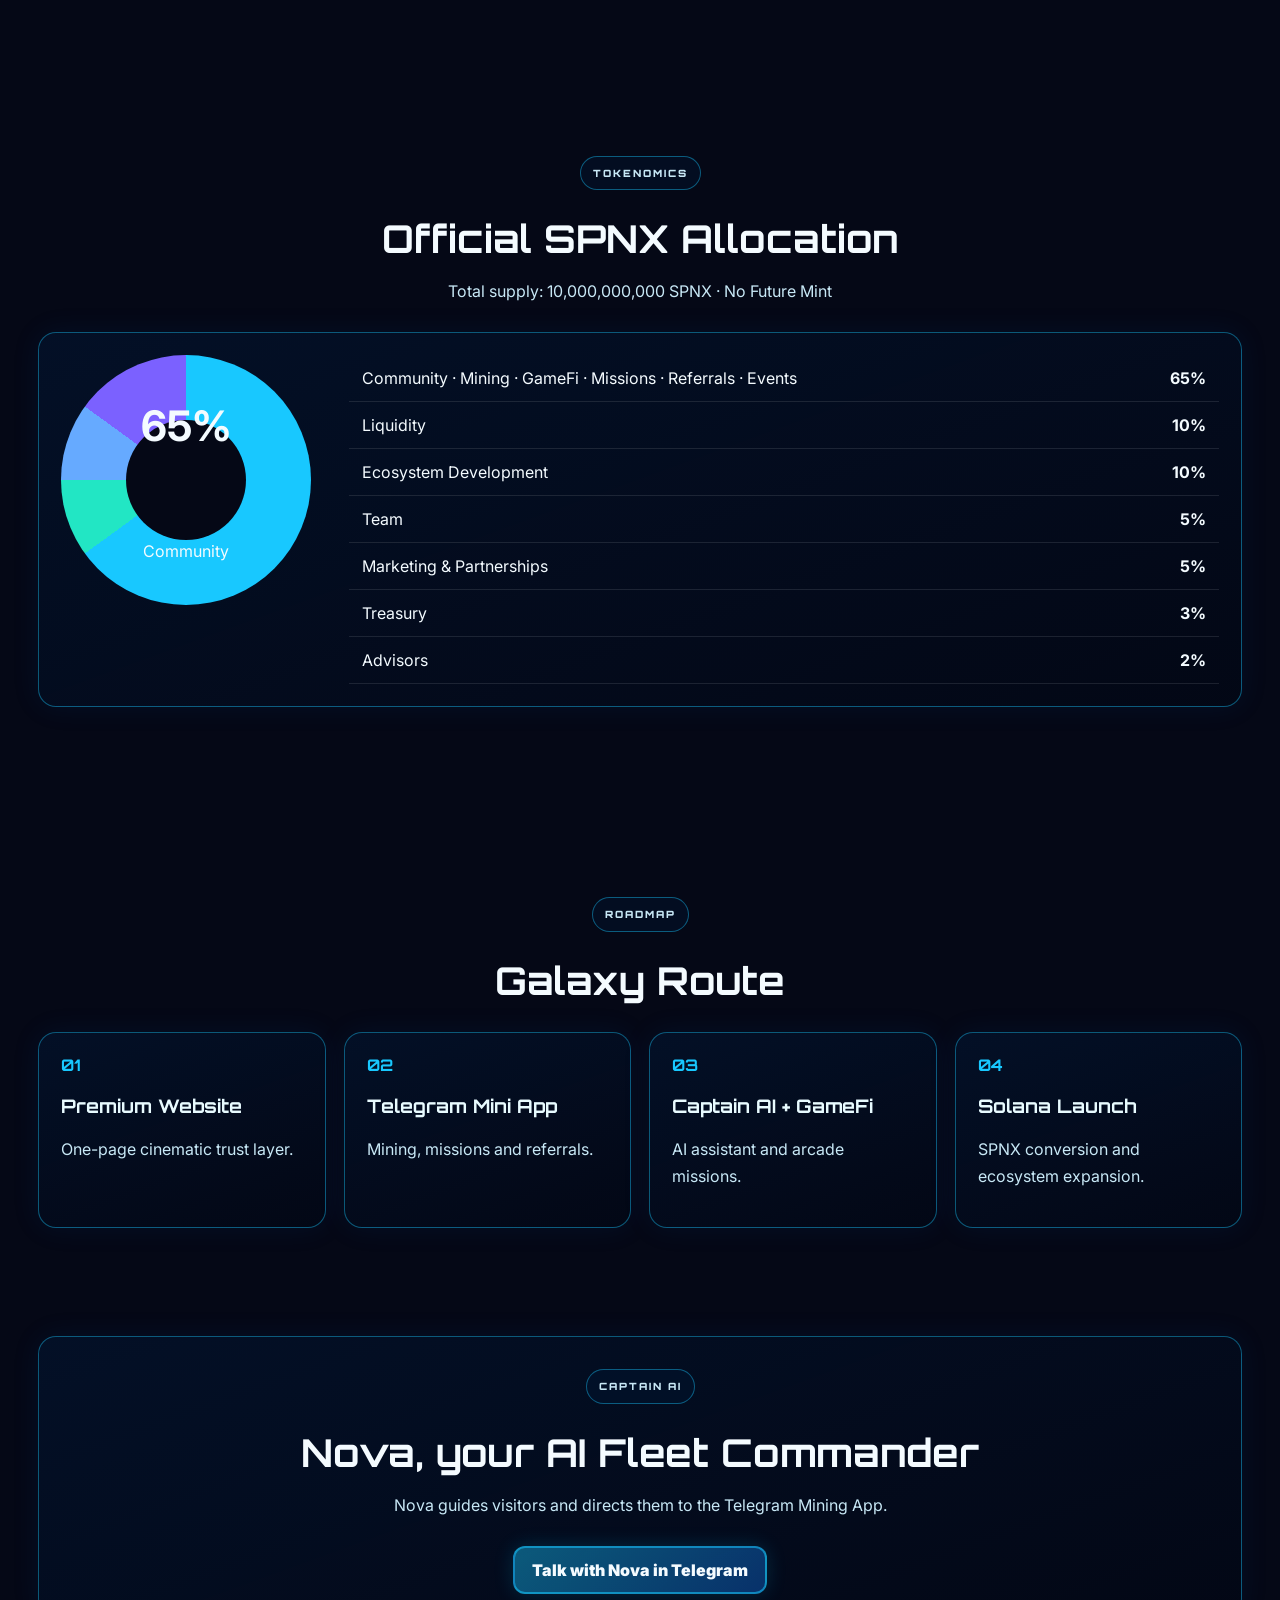
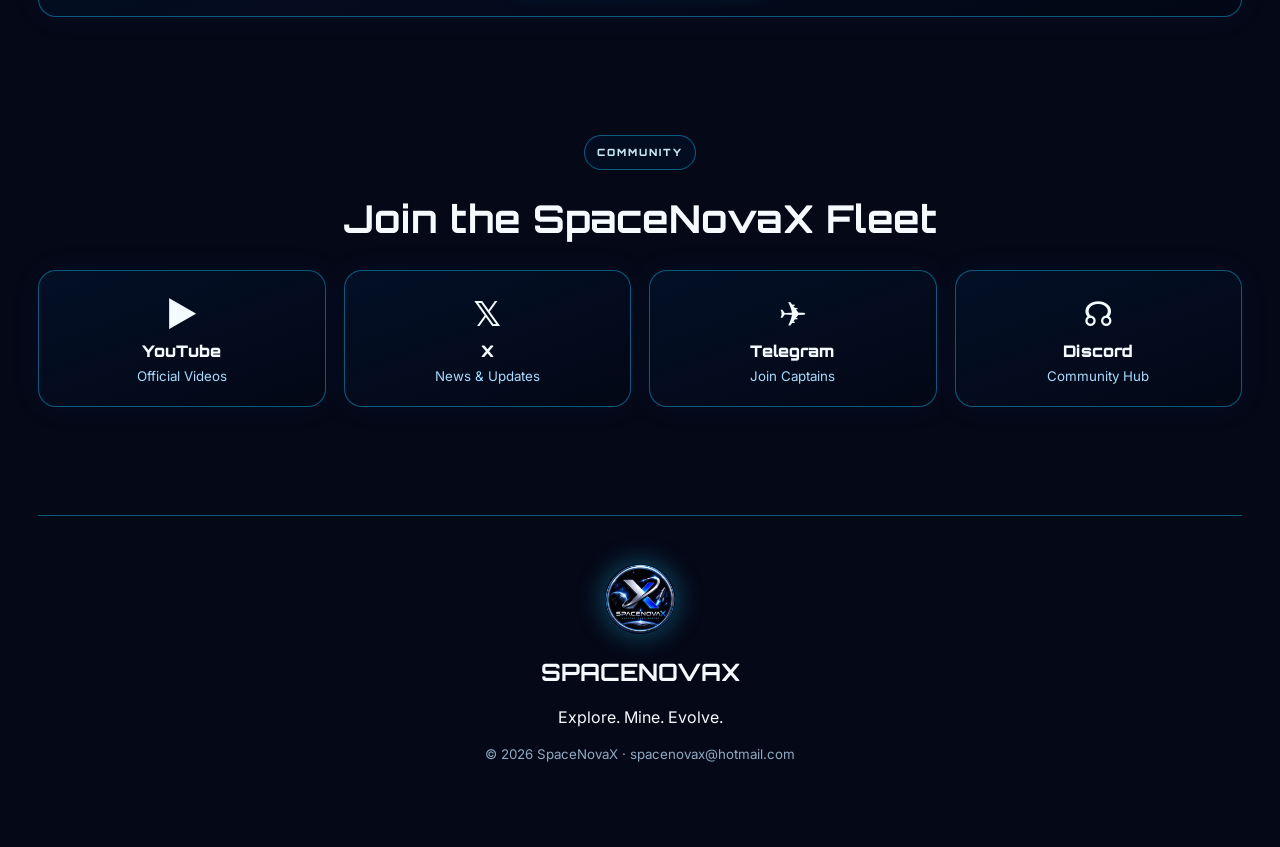
==== commit c85322b1: "Add files via upload" ====
--- a/index.html
+++ b/index.html
@@ -1,124 +1,34 @@
 <!doctype html>
-<html lang="en">
-<head>
-  <meta charset="utf-8">
-  <meta name="viewport" content="width=device-width,initial-scale=1,viewport-fit=cover">
-  <meta name="theme-color" content="#050816">
-  <meta name="description" content="SpaceNovaX official website. Explore. Mine. Evolve.">
-  <title>SpaceNovaX | Home</title>
-  <link rel="preconnect" href="https://fonts.googleapis.com">
-  <link rel="preconnect" href="https://fonts.gstatic.com" crossorigin>
-  <link href="https://fonts.googleapis.com/css2?family=Inter:wght@400;500;600;800;900&family=Orbitron:wght@600;800;900&display=swap" rel="stylesheet">
-  <link rel="stylesheet" href="style.css">
-</head>
+<html lang="en"><head>
+<meta charset="utf-8"><meta name="viewport" content="width=device-width,initial-scale=1,viewport-fit=cover">
+<meta name="theme-color" content="#050816"><title>SpaceNovaX | Explore. Mine. Evolve.</title>
+<link rel="preconnect" href="https://fonts.googleapis.com"><link rel="preconnect" href="https://fonts.gstatic.com" crossorigin>
+<link href="https://fonts.googleapis.com/css2?family=Inter:wght@400;500;600;800;900&family=Orbitron:wght@600;800;900&display=swap" rel="stylesheet">
+<link rel="stylesheet" href="style.css"></head>
 <body>
-  <canvas id="starfield" aria-hidden="true"></canvas>
-  <canvas id="dustfield" aria-hidden="true"></canvas>
-  <div class="meteor meteor-a" aria-hidden="true"></div>
-  <div class="meteor meteor-b" aria-hidden="true"></div>
-
-  <header class="site-header">
-    <div class="header-inner">
-      <a class="brand" href="index.html" aria-label="SpaceNovaX Home">
-        <img src="assets/img/spacenovax-symbol.jpg" alt="SpaceNovaX symbol">
-        <span><b>SPACENOVA<i>X</i></b><small>EXPLORE · MINE · EVOLVE</small></span>
-      </a>
-
-      <button class="menu-button" id="menuButton" aria-label="Open menu">☰</button>
-
-      <nav class="nav" id="nav">
-        <a class="active" href="index.html">HOME</a>
-        <a href="about.html">ABOUT</a>
-        <a href="tokenomics.html">TOKENOMICS</a>
-        <a href="roadmap.html">ROADMAP</a>
-        <a href="mission.html">MISSION</a>
-        <a href="captain-ai.html">CAPTAIN AI</a>
-        <a href="whitepaper.html">WHITEPAPER</a>
-        <a href="community.html">COMMUNITY</a>
-      </nav>
-
-      <a class="launch header-launch" href="https://t.me/spacesnovax" target="_blank" rel="noopener">LAUNCH APP</a>
-    </div>
-  </header>
-
-  <main>
-    <section class="hero">
-      <div class="hero-bg"></div>
-      <div class="hero-glow"></div>
-
-      <div class="hero-container">
-        <section class="hero-copy" aria-label="SpaceNovaX introduction">
-          <p class="kicker">SPACE COMMAND CENTER</p>
-          <h1>WE EXPLORE.<br>WE <span>MINE.</span><br>WE EVOLVE.</h1>
-          <p class="lead">Join the galaxy of Captains. Mine SPNX Crystals. Complete missions. Build the future together.</p>
-          <div class="cta-row">
-            <a class="button primary" href="https://t.me/spacesnovax" target="_blank" rel="noopener">Launch App</a>
-            <a class="button secondary" href="whitepaper.html">Whitepaper</a>
-          </div>
-        </section>
-
-        <aside class="nova-panel" id="novaPanel" aria-label="Captain AI Nova">
-          <div class="nova-title" id="novaDragHandle" title="Drag Nova panel">
-            <b>CAPTAIN AI NOVA</b><span>● ONLINE</span><button class="nova-toggle" id="novaToggle" type="button" aria-label="Minimize Nova">—</button>
-          </div>
-          <div class="nova-portrait">
-            <img src="assets/img/captain-nova.jpg" alt="Captain AI Nova">
-            <div class="scanline"></div>
-            <div class="mouth" id="mouthPulse"></div>
-          </div>
-          <p class="nova-message" id="novaText">Welcome aboard, Captain.<br>Mining systems online.<br>Mission briefing available.</p>
-          <div class="name-save">
-            <input id="captainName" placeholder="Captain name">
-            <button id="saveCaptain">Save</button>
-          </div>
-          <div class="voice-controls">
-            <button id="novaSpeak">Nova Voice</button>
-            <button id="novaStop">Stop</button>
-          </div>
-          <p class="drag-note">Drag top bar · Double-click to reset</p>
-        </aside>
-      </div>
-    </section>
-
-    <section class="stats-bar" aria-label="SpaceNovaX status">
-      <div><b data-count="25680">0</b><span>Total Captains</span></div>
-      <div><b data-count="18947">0</b><span>KYC Verified</span></div>
-      <div><b data-count="7654321">0</b><span>SPNX Mined</span></div>
-      <div><b>10B</b><span>Total Supply</span></div>
-      <div><b>65%</b><span>Community</span></div>
-      <div><b>SOLANA</b><span>Network</span></div>
-    </section>
-
-    <section class="feature-grid" aria-label="SpaceNovaX features">
-      <a class="feature-card" href="mission.html"><h3>Mission Center</h3><p>Explore meteor fields and collect SPNX Crystals.</p></a>
-      <a class="feature-card" href="captain-ai.html"><h3>Captain AI Nova</h3><p>Voice guidance and future AI chat support.</p></a>
-      <a class="feature-card" href="tokenomics.html"><h3>SPNX Energy System</h3><p>Community 65%, fixed supply, no future mint.</p></a>
-      <a class="feature-card" href="roadmap.html"><h3>Galaxy Route</h3><p>Premium UI, Arcade, Control Center and Launch.</p></a>
-    </section>
-  </main>
-
-  <footer class="command-footer">
-    <div class="footer-inner">
-      <div class="footer-head">
-        <img src="assets/img/spacenovax-symbol.jpg" alt="SpaceNovaX">
-        <div>
-          <h2>SPACE COMMAND CENTER</h2>
-          <p>Join the SpaceNovaX Fleet. Explore. Mine. Evolve.</p>
-        </div>
-      </div>
-
-      <div class="social-grid">
-        <a class="social youtube" href="https://youtube.com/@spacenovaxteam" target="_blank" rel="noopener"><b>▶</b><span>YouTube</span><small>Official Videos</small></a>
-        <a class="social x" href="https://x.com/spacenovaxteam" target="_blank" rel="noopener"><b>𝕏</b><span>X</span><small>News & Updates</small></a>
-        <a class="social telegram" href="https://t.me/spacesnovax" target="_blank" rel="noopener"><b>✈</b><span>Telegram</span><small>Join Captains</small></a>
-        <a class="social discord" href="https://discord.gg/rxVNWMC8e8" target="_blank" rel="noopener"><b>☊</b><span>Discord</span><small>Community Hub</small></a>
-      </div>
-
-      <div class="network-pill"><span>GLOBAL CAPTAIN NETWORK</span><b>18,947 ONLINE</b></div>
-      <p class="copyright">© 2026 SpaceNovaX · spacenovax@hotmail.com</p>
-    </div>
-  </footer>
-
-  <script src="script.js"></script>
-</body>
-</html>
+<canvas id="starfield"></canvas><canvas id="dustfield"></canvas><span class="meteor meteor-a"></span><span class="meteor meteor-b"></span>
+<header class="site-header"><div class="header-inner">
+<a class="brand" href="#home"><img src="assets/img/spacenovax-symbol.jpg"><span><b>SPACENOVA<i>X</i></b><small>EXPLORE · MINE · EVOLVE</small></span></a>
+<button class="menu-button" id="menuButton">☰</button>
+<nav class="nav" id="nav"><a class="active" href="#home">HOME</a><a href="#mission">MISSION</a><a href="#tokenomics">TOKENOMICS</a><a href="#roadmap">ROADMAP</a><a href="#community">COMMUNITY</a></nav>
+<a class="launch header-launch" href="https://t.me/spacesnovax" target="_blank">LAUNCH MINING APP</a>
+</div></header>
+<main>
+<section class="hero" id="home"><div class="hero-bg"></div><div class="hero-glow"></div><div class="hero-container">
+<section class="hero-copy"><p class="kicker">SPACE COMMAND CENTER</p><h1>EXPLORE.<br><span>MINE.</span><br>EVOLVE.</h1>
+<p class="lead">A cinematic Web3 universe powered by community, AI, GameFi and Solana. Mining runs inside the Telegram Mini App.</p>
+<div class="cta-row"><a class="button primary" href="https://t.me/spacesnovax" target="_blank">Launch Mining App</a><a class="button secondary" href="#tokenomics">Tokenomics</a></div></section>
+<aside class="nova-panel" id="novaPanel"><div class="nova-title"><b>CAPTAIN AI NOVA</b><span>● ONLINE</span><button class="nova-toggle" id="novaToggle">OPEN</button></div>
+<div class="nova-portrait"><img src="assets/img/captain-nova.jpg"><div class="scanline"></div><div class="mouth" id="mouthPulse"></div></div>
+<p class="nova-message">Welcome aboard, Captain.<br>Launch the Telegram Mining App when ready.</p>
+<div class="voice-controls"><button id="novaSpeak">Nova Voice</button><button id="novaStop">Stop</button></div></aside>
+</div></section>
+<section class="stats-bar"><div><b>10B</b><span>Total Supply</span></div><div><b>65%</b><span>Community</span></div><div><b>30</b><span>Base Mining / 24H</span></div><div><b>SOLANA</b><span>Network</span></div></section>
+<section class="section" id="mission"><div class="section-head"><p class="kicker">MISSION</p><h2>Website for trust. Telegram for mining.</h2><p>SpaceNovaX website shows the brand, story and tokenomics. Mining, missions, referrals and KYC run inside the Telegram Mini App.</p></div>
+<div class="feature-grid"><a class="feature-card" href="https://t.me/spacesnovax" target="_blank"><h3>Launch Mining App</h3><p>Start mining SPNX Points inside Telegram.</p></a><a class="feature-card" href="#captain-ai"><h3>Captain AI Nova</h3><p>Voice-guided project assistant.</p></a><a class="feature-card" href="#tokenomics"><h3>Fair Tokenomics</h3><p>Community 65%, fixed supply, no future mint.</p></a><a class="feature-card" href="#community"><h3>Global Fleet</h3><p>Join all SpaceNovaX channels.</p></a></div></section>
+<section class="section" id="tokenomics"><div class="section-head"><p class="kicker">TOKENOMICS</p><h2>Official SPNX Allocation</h2><p>Total supply: 10,000,000,000 SPNX · No Future Mint</p></div>
+<div class="token-wrap"><div class="donut"><b>65%</b><span>Community</span></div><ul class="token-list"><li><span>Community · Mining · GameFi · Missions · Referrals · Events</span><b>65%</b></li><li><span>Liquidity</span><b>10%</b></li><li><span>Ecosystem Development</span><b>10%</b></li><li><span>Team</span><b>5%</b></li><li><span>Marketing & Partnerships</span><b>5%</b></li><li><span>Treasury</span><b>3%</b></li><li><span>Advisors</span><b>2%</b></li></ul></div></section>
+<section class="section" id="roadmap"><div class="section-head"><p class="kicker">ROADMAP</p><h2>Galaxy Route</h2></div><div class="roadmap"><div><b>01</b><h3>Premium Website</h3><p>One-page cinematic trust layer.</p></div><div><b>02</b><h3>Telegram Mini App</h3><p>Mining, missions and referrals.</p></div><div><b>03</b><h3>Captain AI + GameFi</h3><p>AI assistant and arcade missions.</p></div><div><b>04</b><h3>Solana Launch</h3><p>SPNX conversion and ecosystem expansion.</p></div></div></section>
+<section class="section captain-section" id="captain-ai"><div class="section-head"><p class="kicker">CAPTAIN AI</p><h2>Nova, your AI Fleet Commander</h2><p>Nova guides visitors and directs them to the Telegram Mining App.</p></div><a class="button primary" href="https://t.me/spacesnovax" target="_blank">Talk with Nova in Telegram</a></section>
+<section class="section" id="community"><div class="section-head"><p class="kicker">COMMUNITY</p><h2>Join the SpaceNovaX Fleet</h2></div><div class="social-grid"><a class="social youtube" href="https://youtube.com/@spacenovaxteam" target="_blank"><b>▶</b><span>YouTube</span><small>Official Videos</small></a><a class="social x" href="https://x.com/spacenovaxteam" target="_blank"><b>𝕏</b><span>X</span><small>News & Updates</small></a><a class="social telegram" href="https://t.me/spacesnovax" target="_blank"><b>✈</b><span>Telegram</span><small>Join Captains</small></a><a class="social discord" href="https://discord.gg/rxVNWMC8e8" target="_blank"><b>☊</b><span>Discord</span><small>Community Hub</small></a></div></section>
+</main><footer class="footer"><img src="assets/img/spacenovax-symbol.jpg"><h2>SPACENOVAX</h2><p>Explore. Mine. Evolve.</p><small>© 2026 SpaceNovaX · spacenovax@hotmail.com</small></footer><script src="script.js"></script></body></html>
--- a/style.css
+++ b/style.css
@@ -1,173 +1 @@
-
-:root{
-  --bg:#050816;
-  --cyan:#18c8ff;
-  --blue:#147bff;
-  --violet:#7b61ff;
-  --white:#f4fbff;
-  --muted:#a8c7da;
-  --line:rgba(24,200,255,.32);
-  --panel:rgba(4,18,42,.62);
-  --max:1440px;
-  --pad:clamp(16px,2.6vw,36px);
-}
-*{box-sizing:border-box}
-html,body{width:100%;max-width:100%;overflow-x:hidden}
-body{margin:0;background:var(--bg);color:var(--white);font-family:Inter,system-ui,sans-serif}
-a{color:inherit;text-decoration:none}
-button,input{font:inherit}
-#starfield,#dustfield{position:fixed;inset:0;z-index:-8;pointer-events:none}
-#dustfield{z-index:2;opacity:.30}
-.meteor{position:fixed;width:160px;height:1px;background:linear-gradient(90deg,transparent,#fff,var(--cyan));box-shadow:0 0 14px var(--cyan);z-index:3;opacity:0;transform:rotate(-27deg);animation:meteor 18s linear infinite;pointer-events:none}
-.meteor-a{left:28%;top:18%}.meteor-b{left:70%;top:31%;animation-delay:9s}
-@keyframes meteor{0%,84%,100%{opacity:0;transform:translate(0,0) rotate(-27deg)}88%{opacity:.9}96%{opacity:0;transform:translate(520px,290px) rotate(-27deg)}}
-
-.site-header{height:82px;position:sticky;top:0;z-index:50;background:rgba(5,8,22,.78);backdrop-filter:blur(18px);border-bottom:1px solid rgba(24,200,255,.22)}
-.header-inner{height:100%;width:min(var(--max),100%);margin:0 auto;padding:0 var(--pad);display:flex;align-items:center;justify-content:space-between;gap:16px}
-.brand{display:flex;align-items:center;gap:12px;min-width:240px}
-.brand img{width:54px;height:54px;border-radius:50%;box-shadow:0 0 24px rgba(24,200,255,.38)}
-.brand b{font-family:Orbitron;font-size:23px;letter-spacing:.4px}.brand i{font-style:normal;color:var(--cyan)}
-.brand small{display:block;font-family:Orbitron;font-size:8px;letter-spacing:3px;color:#b7edf9;margin-top:4px}
-.nav{display:flex;align-items:center;gap:7px;min-width:0}
-.nav a{position:relative;padding:9px 12px;border:1px solid rgba(24,200,255,.13);border-radius:999px;background:rgba(0,24,58,.22);font-size:12px;font-weight:900;white-space:nowrap}
-.nav a.active,.nav a:hover{color:#e6fbff;border-color:rgba(24,200,255,.60);box-shadow:0 0 18px rgba(24,200,255,.18)}
-.launch,.button{display:inline-flex;align-items:center;justify-content:center;border:1px solid var(--line);border-radius:10px;background:rgba(0,24,58,.66);padding:12px 17px;font-weight:900;white-space:nowrap}
-.launch{color:#c9f7ff}.menu-button{display:none;background:none;border:0;color:white;font-size:30px;padding:8px}
-
-.hero{position:relative;min-height:calc(100svh - 82px);display:flex;align-items:center;overflow:hidden}
-.hero-bg{position:absolute;inset:0;background-image:linear-gradient(90deg,rgba(5,8,22,.50) 0%,rgba(5,8,22,.30) 38%,rgba(5,8,22,.07) 68%,rgba(5,8,22,.02) 100%),url("assets/heroes/home-bg.jpg");background-size:cover;background-position:center;animation:bg-drift 34s ease-in-out infinite alternate;transform:scale(1.015)}
-.hero-glow{position:absolute;inset:-6%;background:radial-gradient(circle at 70% 36%,rgba(24,200,255,.11),transparent 29%),radial-gradient(circle at 55% 70%,rgba(123,97,255,.08),transparent 34%);animation:glow-drift 12s ease-in-out infinite alternate}
-.hero:after{content:"";position:absolute;inset:0;background:linear-gradient(180deg,transparent 74%,var(--bg) 100%);pointer-events:none}
-@keyframes bg-drift{to{transform:scale(1.045) translate(-.8%,.35%)}}
-@keyframes glow-drift{to{opacity:.55;transform:translate(1%,-.7%)}}
-.hero-container{position:relative;z-index:5;width:min(var(--max),100%);margin:0 auto;padding:72px var(--pad);display:grid;grid-template-columns:minmax(0,480px) minmax(280px,350px);justify-content:space-between;gap:clamp(28px,5vw,72px);align-items:center}
-.hero-copy{max-width:480px}
-.kicker{display:inline-flex;border:1px solid var(--line);border-radius:999px;background:rgba(0,24,58,.36);color:var(--cyan);font-family:Orbitron;font-size:11px;letter-spacing:2px;font-weight:900;padding:8px 13px}
-h1{font-family:Orbitron;font-size:clamp(32px,3.85vw,56px);line-height:1.06;margin:18px 0 0;letter-spacing:-.6px;text-shadow:0 0 26px #000}
-h1 span{background:linear-gradient(90deg,var(--cyan),var(--blue),var(--violet));-webkit-background-clip:text;background-clip:text;color:transparent}
-.lead{margin:clamp(46px,5vw,68px) 0 0;font-size:clamp(13px,1vw,15.5px);line-height:1.65;max-width:430px;color:#e4f7ff;text-shadow:0 2px 14px #000}
-.cta-row{display:flex;gap:14px;flex-wrap:wrap;margin-top:clamp(36px,4vw,48px)}
-.button.primary{background:linear-gradient(135deg,rgba(24,200,255,.46),rgba(20,123,255,.42));box-shadow:0 0 24px rgba(24,200,255,.22)}
-.button.secondary{background:rgba(0,12,32,.46)}
-
-.nova-panel{width:100%;border:1px solid var(--line);border-radius:18px;background:rgba(2,12,32,.62);backdrop-filter:blur(12px);box-shadow:0 0 30px rgba(24,200,255,.13);padding:14px;user-select:none;touch-action:none}
-.nova-title{display:flex;justify-content:space-between;gap:10px;font-size:13px;margin-bottom:10px;cursor:grab}.nova-title b{font-family:Orbitron}.nova-title span{font-size:12px;color:#5bff9a;animation:blink 2s infinite}@keyframes blink{50%{opacity:.45}}
-.nova-portrait{height:320px;border:1px solid rgba(24,200,255,.38);border-radius:14px;background:#031020;position:relative;overflow:hidden}
-.nova-portrait img{width:100%;height:100%;object-fit:contain;object-position:center top;display:block;animation:nova-breathe 5s ease-in-out infinite}
-.scanline{position:absolute;inset:0;background:linear-gradient(180deg,transparent,rgba(24,200,255,.12),transparent);animation:scan 3.6s linear infinite}.mouth{position:absolute;left:50%;top:53%;width:46px;height:10px;margin-left:-23px;border-radius:999px;background:rgba(90,220,255,.28);filter:blur(7px);opacity:0}.mouth.speaking{animation:mouth .34s infinite}
-@keyframes nova-breathe{50%{transform:scale(1.018)}}@keyframes scan{from{transform:translateY(-100%)}to{transform:translateY(100%)}}@keyframes mouth{50%{opacity:.55;transform:scaleX(1.35)}}
-.nova-message{font-size:13px;line-height:1.55;color:#dff8ff;margin:12px 2px}
-.name-save,.voice-controls{display:grid;gap:7px;margin-top:8px}.name-save{grid-template-columns:1fr 60px}.voice-controls{grid-template-columns:1fr 70px}
-.name-save input,.name-save button,.voice-controls button,.drag-note{border:1px solid var(--line);border-radius:8px;background:rgba(0,30,70,.60);color:#dff7ff;padding:8px;font-size:12px;font-weight:800;min-width:0}.drag-note{margin:8px 0 0;color:#9bdff0}
-.nova-panel.is-floating{position:fixed!important;z-index:1000!important;width:340px!important;max-width:calc(100vw - 24px)!important;margin:0!important}
-
-.stats-bar,.feature-grid{width:min(var(--max),calc(100% - 2*var(--pad)));margin:30px auto}
-.stats-bar{display:grid;grid-template-columns:repeat(6,1fr);border:1px solid var(--line);border-radius:18px;background:rgba(4,18,42,.68);overflow:hidden;backdrop-filter:blur(12px)}
-.stats-bar div{padding:18px;border-right:1px solid rgba(24,200,255,.18)}.stats-bar b{display:block;font-size:clamp(16px,1.35vw,21px)}.stats-bar span{font-size:12px;color:var(--muted)}
-.feature-grid{display:grid;grid-template-columns:repeat(4,1fr);gap:18px}
-.feature-card{border:1px solid var(--line);border-radius:18px;background:linear-gradient(160deg,rgba(4,18,42,.82),rgba(2,8,22,.78));box-shadow:0 0 28px rgba(0,90,180,.10);padding:22px;min-width:0}
-.feature-card h3{font-family:Orbitron;font-size:16px;color:#e8fbff}.feature-card p{font-size:14px;color:#c8e8f6;line-height:1.58}
-
-.command-footer{position:relative;margin-top:46px;overflow:hidden;border-top:1px solid var(--line);background:radial-gradient(circle at 50% 0,rgba(24,200,255,.16),transparent 35%),linear-gradient(180deg,rgba(2,8,22,.95),#020712);padding:52px var(--pad) 34px}
-.footer-inner{width:min(var(--max),100%);margin:0 auto;text-align:center}.footer-head{display:flex;align-items:center;justify-content:center;gap:18px;flex-wrap:wrap}.footer-head img{width:78px;height:78px;border-radius:50%;box-shadow:0 0 28px rgba(24,200,255,.42)}.footer-head h2{font-family:Orbitron;letter-spacing:3px;margin:0}.footer-head p{margin:8px 0 0;color:#b9d9ee}
-.social-grid{display:grid;grid-template-columns:repeat(4,1fr);gap:18px;margin:32px 0}.social{border:1px solid var(--line);border-radius:18px;background:rgba(4,18,40,.62);padding:22px;display:grid;gap:7px;transition:.25s;box-shadow:inset 0 0 20px rgba(24,200,255,.05)}.social b{font-size:34px}.social span{font-family:Orbitron;font-weight:900}.social small{color:#a9dcff}.social:hover{transform:translateY(-6px);box-shadow:0 0 28px rgba(24,200,255,.20)}.youtube:hover{border-color:rgba(255,65,85,.65);box-shadow:0 0 28px rgba(255,65,85,.20)}.discord:hover{border-color:rgba(123,97,255,.75);box-shadow:0 0 28px rgba(123,97,255,.24)}
-.network-pill{display:inline-flex;gap:15px;align-items:center;border:1px solid var(--line);border-radius:999px;padding:10px 18px;background:rgba(0,20,50,.55)}.network-pill b{color:#5bff9a}.copyright{color:#8fa9c3}
-
-@media(max-width:1180px){.header-launch{display:none}.nav a{font-size:11px;padding:8px 8px}.hero-container{grid-template-columns:minmax(0,1fr) minmax(260px,340px)}.stats-bar{grid-template-columns:repeat(3,1fr)}.feature-grid{grid-template-columns:repeat(2,1fr)}}
-@media(max-width:820px){.site-header{height:78px}.header-inner{padding:0 14px}.brand img{width:46px;height:46px}.brand b{font-size:18px}.brand small{font-size:8px;letter-spacing:2.5px}.menu-button{display:block}.nav{display:none;position:absolute;left:0;right:0;top:78px;background:rgba(5,8,22,.98);border-bottom:1px solid var(--line);padding:10px;flex-direction:column}.nav.open{display:flex}.nav a{width:100%;text-align:center}.hero{min-height:auto}.hero-container{grid-template-columns:1fr;padding:58px 14px 34px;gap:30px}h1{font-size:clamp(30px,9.8vw,44px)}.lead{margin-top:42px;font-size:14px}.cta-row{margin-top:34px;flex-direction:column}.button{width:100%}.nova-portrait{height:350px}.nova-panel.is-floating{width:calc(100vw - 28px)!important;left:14px!important}.stats-bar,.feature-grid{width:calc(100% - 28px)}.stats-bar,.feature-grid,.social-grid{grid-template-columns:1fr}.stats-bar div{border-right:0;border-bottom:1px solid rgba(24,200,255,.18)}.footer-head{display:grid}.network-pill{flex-direction:column;border-radius:16px}}
-
-
-/* Update 02: Mobile Nova fix
-   On phones, Nova starts as a small floating pill so it does not block the page.
-   Tap OPEN to expand, tap HIDE to minimize again.
-*/
-.nova-toggle{
-  border:1px solid var(--line);
-  border-radius:999px;
-  background:rgba(0,30,70,.72);
-  color:#dff7ff;
-  min-width:34px;
-  height:26px;
-  padding:0 8px;
-  font-size:12px;
-  font-weight:900;
-  cursor:pointer;
-}
-@media(max-width:820px){
-  .nova-panel{
-    max-width:100%;
-  }
-  .nova-panel.mobile-collapsed{
-    position:fixed !important;
-    right:14px !important;
-    left:auto !important;
-    bottom:18px !important;
-    top:auto !important;
-    z-index:1000 !important;
-    width:218px !important;
-    max-width:calc(100vw - 28px) !important;
-    padding:10px 12px !important;
-    border-radius:999px !important;
-    background:rgba(2,12,32,.82) !important;
-    backdrop-filter:blur(14px) !important;
-    box-shadow:0 0 26px rgba(24,200,255,.28) !important;
-  }
-  .nova-panel.mobile-collapsed .nova-title{
-    margin:0 !important;
-    align-items:center !important;
-  }
-  .nova-panel.mobile-collapsed .nova-title b{
-    font-size:12px !important;
-  }
-  .nova-panel.mobile-collapsed .nova-title span{
-    display:none !important;
-  }
-  .nova-panel.mobile-collapsed .nova-toggle{
-    min-width:62px !important;
-  }
-  .nova-panel.mobile-collapsed .nova-portrait,
-  .nova-panel.mobile-collapsed .nova-message,
-  .nova-panel.mobile-collapsed .name-save,
-  .nova-panel.mobile-collapsed .voice-controls,
-  .nova-panel.mobile-collapsed .drag-note{
-    display:none !important;
-  }
-
-  .nova-panel.mobile-expanded{
-    position:fixed !important;
-    left:14px !important;
-    right:14px !important;
-    bottom:14px !important;
-    top:auto !important;
-    z-index:1000 !important;
-    width:auto !important;
-    max-width:none !important;
-    max-height:74svh !important;
-    overflow-y:auto !important;
-    padding:14px !important;
-    border-radius:18px !important;
-    background:rgba(2,12,32,.90) !important;
-    box-shadow:0 0 34px rgba(24,200,255,.28) !important;
-  }
-  .nova-panel.mobile-expanded .nova-portrait{
-    height:220px !important;
-  }
-  .nova-panel.mobile-expanded .nova-message{
-    font-size:14px !important;
-    line-height:1.45 !important;
-  }
-  .nova-panel.mobile-expanded .name-save input,
-  .nova-panel.mobile-expanded .name-save button,
-  .nova-panel.mobile-expanded .voice-controls button,
-  .nova-panel.mobile-expanded .drag-note{
-    font-size:13px !important;
-    padding:9px !important;
-  }
-  .nova-panel.is-floating.mobile-collapsed{
-    width:218px !important;
-    left:auto !important;
-    right:14px !important;
-    top:auto !important;
-    bottom:18px !important;
-  }
-}
+:root{--bg:#050816;--cyan:#18c8ff;--blue:#147bff;--violet:#7b61ff;--white:#f4fbff;--muted:#a8c7da;--line:rgba(24,200,255,.42);--max:1240px;--pad:clamp(16px,3vw,38px)}*{box-sizing:border-box}html{scroll-behavior:smooth}html,body{width:100%;max-width:100%;overflow-x:hidden}body{margin:0;background:var(--bg);color:var(--white);font-family:Inter,system-ui,sans-serif}a{text-decoration:none;color:inherit}button{font:inherit}#starfield,#dustfield{position:fixed;inset:0;z-index:-8;pointer-events:none}#dustfield{z-index:2;opacity:.28}.meteor{position:fixed;width:150px;height:1px;background:linear-gradient(90deg,transparent,#fff,var(--cyan));box-shadow:0 0 14px var(--cyan);z-index:3;opacity:0;transform:rotate(-27deg);animation:meteor 20s linear infinite}.meteor-a{left:24%;top:20%}.meteor-b{left:70%;top:30%;animation-delay:10s}@keyframes meteor{0%,84%,100%{opacity:0;transform:translate(0,0) rotate(-27deg)}88%{opacity:.8}96%{opacity:0;transform:translate(520px,290px) rotate(-27deg)}}.site-header{height:80px;position:sticky;top:0;z-index:50;background:rgba(5,8,22,.78);backdrop-filter:blur(18px);border-bottom:1px solid var(--line)}.header-inner{height:100%;width:min(var(--max),100%);margin:0 auto;padding:0 var(--pad);display:flex;align-items:center;justify-content:space-between;gap:14px}.brand{display:flex;align-items:center;gap:12px;min-width:220px}.brand img{width:52px;height:52px;border-radius:50%;box-shadow:0 0 24px rgba(24,200,255,.38)}.brand b{font-family:Orbitron;font-size:21px}.brand i{font-style:normal;color:var(--cyan)}.brand small{display:block;font-family:Orbitron;font-size:8px;letter-spacing:2.6px;color:#b7edf9;margin-top:4px}.nav{display:flex;align-items:center;gap:9px}.nav a{position:relative;padding:10px 14px;border:2px solid rgba(24,200,255,.30);border-radius:999px;background:linear-gradient(135deg,rgba(24,200,255,.08),rgba(123,97,255,.07));font-size:12px;font-weight:900;white-space:nowrap;box-shadow:inset 0 0 16px rgba(24,200,255,.05)}.nav a.active,.nav a:hover{border-color:rgba(24,200,255,.95);box-shadow:0 0 22px rgba(24,200,255,.28),inset 0 0 22px rgba(24,200,255,.10);color:#eaffff}.launch,.button{display:inline-flex;align-items:center;justify-content:center;border:2px solid rgba(24,200,255,.55);border-radius:12px;background:linear-gradient(135deg,rgba(24,200,255,.22),rgba(123,97,255,.16));padding:12px 17px;font-weight:900;white-space:nowrap;box-shadow:0 0 20px rgba(24,200,255,.16)}.menu-button{display:none;background:none;border:0;color:white;font-size:30px}.hero{position:relative;min-height:calc(100svh - 80px);display:flex;align-items:center;overflow:hidden}.hero-bg{position:absolute;inset:0;background-image:linear-gradient(90deg,rgba(5,8,22,.48),rgba(5,8,22,.28),rgba(5,8,22,.04)),url("assets/heroes/home-bg.jpg");background-size:cover;background-position:center;animation:bg 36s ease-in-out infinite alternate;transform:scale(1.01)}.hero-glow{position:absolute;inset:-5%;background:radial-gradient(circle at 70% 35%,rgba(24,200,255,.12),transparent 32%);animation:glow 12s infinite alternate}.hero:after{content:"";position:absolute;inset:0;background:linear-gradient(180deg,transparent 74%,var(--bg))}@keyframes bg{to{transform:scale(1.04) translate(-.7%,.35%)}}@keyframes glow{to{opacity:.6;transform:translate(1%,-.5%)}}.hero-container{position:relative;z-index:5;width:min(var(--max),100%);margin:0 auto;padding:70px var(--pad);display:grid;grid-template-columns:minmax(0,420px) 320px;justify-content:space-between;gap:56px;align-items:center}.kicker{display:inline-flex;border:1px solid var(--line);border-radius:999px;background:rgba(0,24,58,.34);color:var(--cyan);font-family:Orbitron;font-size:10px;letter-spacing:2px;font-weight:900;padding:8px 12px}h1{font-family:Orbitron;font-size:clamp(30px,3.4vw,48px);line-height:1.09;margin:18px 0 0;letter-spacing:-.5px;text-shadow:0 0 26px #000}h1 span{background:linear-gradient(90deg,var(--cyan),var(--blue),var(--violet));-webkit-background-clip:text;color:transparent}.lead{margin:52px 0 0;font-size:14px;line-height:1.7;max-width:390px;color:#e4f7ff;text-shadow:0 2px 14px #000}.cta-row{display:flex;gap:14px;flex-wrap:wrap;margin-top:42px}.button.primary{background:linear-gradient(135deg,rgba(24,200,255,.42),rgba(20,123,255,.35))}.button.secondary{background:rgba(0,12,32,.46)}.nova-panel{width:100%;border:1px solid var(--line);border-radius:18px;background:rgba(2,12,32,.62);backdrop-filter:blur(12px);box-shadow:0 0 30px rgba(24,200,255,.13);padding:14px}.nova-title{display:flex;align-items:center;justify-content:space-between;gap:8px;font-size:12px;margin-bottom:10px}.nova-title b{font-family:Orbitron}.nova-title span{font-size:11px;color:#5bff9a}.nova-toggle{border:1px solid var(--line);border-radius:999px;background:rgba(0,30,70,.72);color:#dff7ff;font-size:11px;font-weight:900;padding:5px 9px}.nova-portrait{height:270px;border:1px solid rgba(24,200,255,.38);border-radius:14px;background:#031020;position:relative;overflow:hidden}.nova-portrait img{width:100%;height:100%;object-fit:contain;object-position:center top;display:block;animation:breathe 5s ease-in-out infinite}.scanline{position:absolute;inset:0;background:linear-gradient(180deg,transparent,rgba(24,200,255,.11),transparent);animation:scan 3.6s linear infinite}.mouth{position:absolute;left:50%;top:53%;width:46px;height:10px;margin-left:-23px;border-radius:999px;background:rgba(90,220,255,.28);filter:blur(7px);opacity:0}.mouth.speaking{animation:mouth .34s infinite}@keyframes breathe{50%{transform:scale(1.018)}}@keyframes scan{from{transform:translateY(-100%)}to{transform:translateY(100%)}}@keyframes mouth{50%{opacity:.55;transform:scaleX(1.35)}}.nova-message{font-size:13px;line-height:1.5;color:#dff8ff}.voice-controls{display:grid;grid-template-columns:1fr 64px;gap:7px}.voice-controls button{border:1px solid var(--line);border-radius:8px;background:rgba(0,30,70,.60);color:#dff7ff;padding:8px;font-size:12px;font-weight:800}.stats-bar,.section,.footer{width:min(var(--max),calc(100% - 2*var(--pad)));margin:36px auto}.stats-bar{display:grid;grid-template-columns:repeat(4,1fr);border:1px solid var(--line);border-radius:18px;background:rgba(4,18,42,.68);overflow:hidden;backdrop-filter:blur(12px)}.stats-bar div{padding:18px;border-right:1px solid rgba(24,200,255,.18)}.stats-bar b{display:block;font-size:22px}.stats-bar span{font-size:12px;color:var(--muted)}.section{padding:72px 0}.section-head{text-align:center;max-width:720px;margin:0 auto 28px}.section h2{font-family:Orbitron;font-size:clamp(26px,3vw,42px);margin:14px 0}.section p{color:#c8e8f6;line-height:1.65}.feature-grid,.social-grid{display:grid;grid-template-columns:repeat(4,1fr);gap:18px}.feature-card,.social,.token-wrap,.roadmap div,.captain-section{border:1px solid var(--line);border-radius:18px;background:linear-gradient(160deg,rgba(4,18,42,.82),rgba(2,8,22,.78));box-shadow:0 0 28px rgba(0,90,180,.10);padding:22px}.feature-card h3,.roadmap h3{font-family:Orbitron;color:#e8fbff}.token-wrap{display:grid;grid-template-columns:260px 1fr;gap:28px}.donut{width:250px;height:250px;border-radius:50%;background:conic-gradient(var(--cyan) 0 65%,#22e6c4 65% 75%,#66aaff 75% 85%,var(--violet) 85% 100%);display:grid;place-items:center;position:relative}.donut:after{content:"";position:absolute;inset:65px;border-radius:50%;background:var(--bg)}.donut b,.donut span{z-index:1}.donut b{font-size:42px}.token-list{list-style:none;margin:0;padding:0}.token-list li{display:flex;justify-content:space-between;gap:18px;border-bottom:1px solid rgba(255,255,255,.10);padding:13px}.roadmap{display:grid;grid-template-columns:repeat(4,1fr);gap:18px}.roadmap b{color:var(--cyan);font-family:Orbitron}.captain-section{text-align:center}.social{display:grid;text-align:center;gap:7px;transition:.25s}.social b{font-size:34px}.social span{font-family:Orbitron;font-weight:900}.social small{color:#a9dcff}.social:hover{transform:translateY(-6px);box-shadow:0 0 28px rgba(24,200,255,.22)}.footer{text-align:center;border-top:1px solid var(--line);padding:48px 0}.footer img{width:70px;height:70px;border-radius:50%;box-shadow:0 0 28px rgba(24,200,255,.42)}.footer h2{font-family:Orbitron}.footer small{color:#8fa9c3}@media(max-width:980px){.header-launch{display:none}.nav a{padding:9px 9px;font-size:11px}.hero-container{grid-template-columns:1fr 300px}.feature-grid,.social-grid,.roadmap{grid-template-columns:repeat(2,1fr)}.token-wrap{grid-template-columns:1fr}.donut{margin:auto}.stats-bar{grid-template-columns:repeat(2,1fr)}}@media(max-width:760px){.site-header{height:76px}.header-inner{padding:0 14px}.brand img{width:44px;height:44px}.brand b{font-size:18px}.brand small{font-size:7px}.menu-button{display:block}.nav{display:none;position:absolute;left:0;right:0;top:76px;background:rgba(5,8,22,.98);padding:10px;flex-direction:column}.nav.open{display:flex}.nav a{width:100%;text-align:center}.hero{min-height:auto}.hero-container{grid-template-columns:1fr;padding:54px 14px 34px;gap:28px}h1{font-size:34px}.lead{margin-top:42px;font-size:14px}.cta-row{margin-top:34px;flex-direction:column}.button{width:100%}.nova-panel{position:fixed;right:14px;bottom:16px;z-index:1000;width:210px;border-radius:999px;padding:10px 12px}.nova-panel .nova-portrait,.nova-panel .nova-message,.nova-panel .voice-controls{display:none}.nova-panel.expanded{left:14px;right:14px;bottom:14px;width:auto;border-radius:18px;max-height:74svh;overflow-y:auto}.nova-panel.expanded .nova-portrait{display:block;height:220px}.nova-panel.expanded .nova-message,.nova-panel.expanded .voice-controls{display:grid}.nova-panel.expanded .nova-message{display:block}.nova-toggle{min-width:58px}.stats-bar,.feature-grid,.social-grid,.roadmap{grid-template-columns:1fr}.stats-bar div{border-right:0;border-bottom:1px solid rgba(24,200,255,.18)}.section{padding:54px 0}}
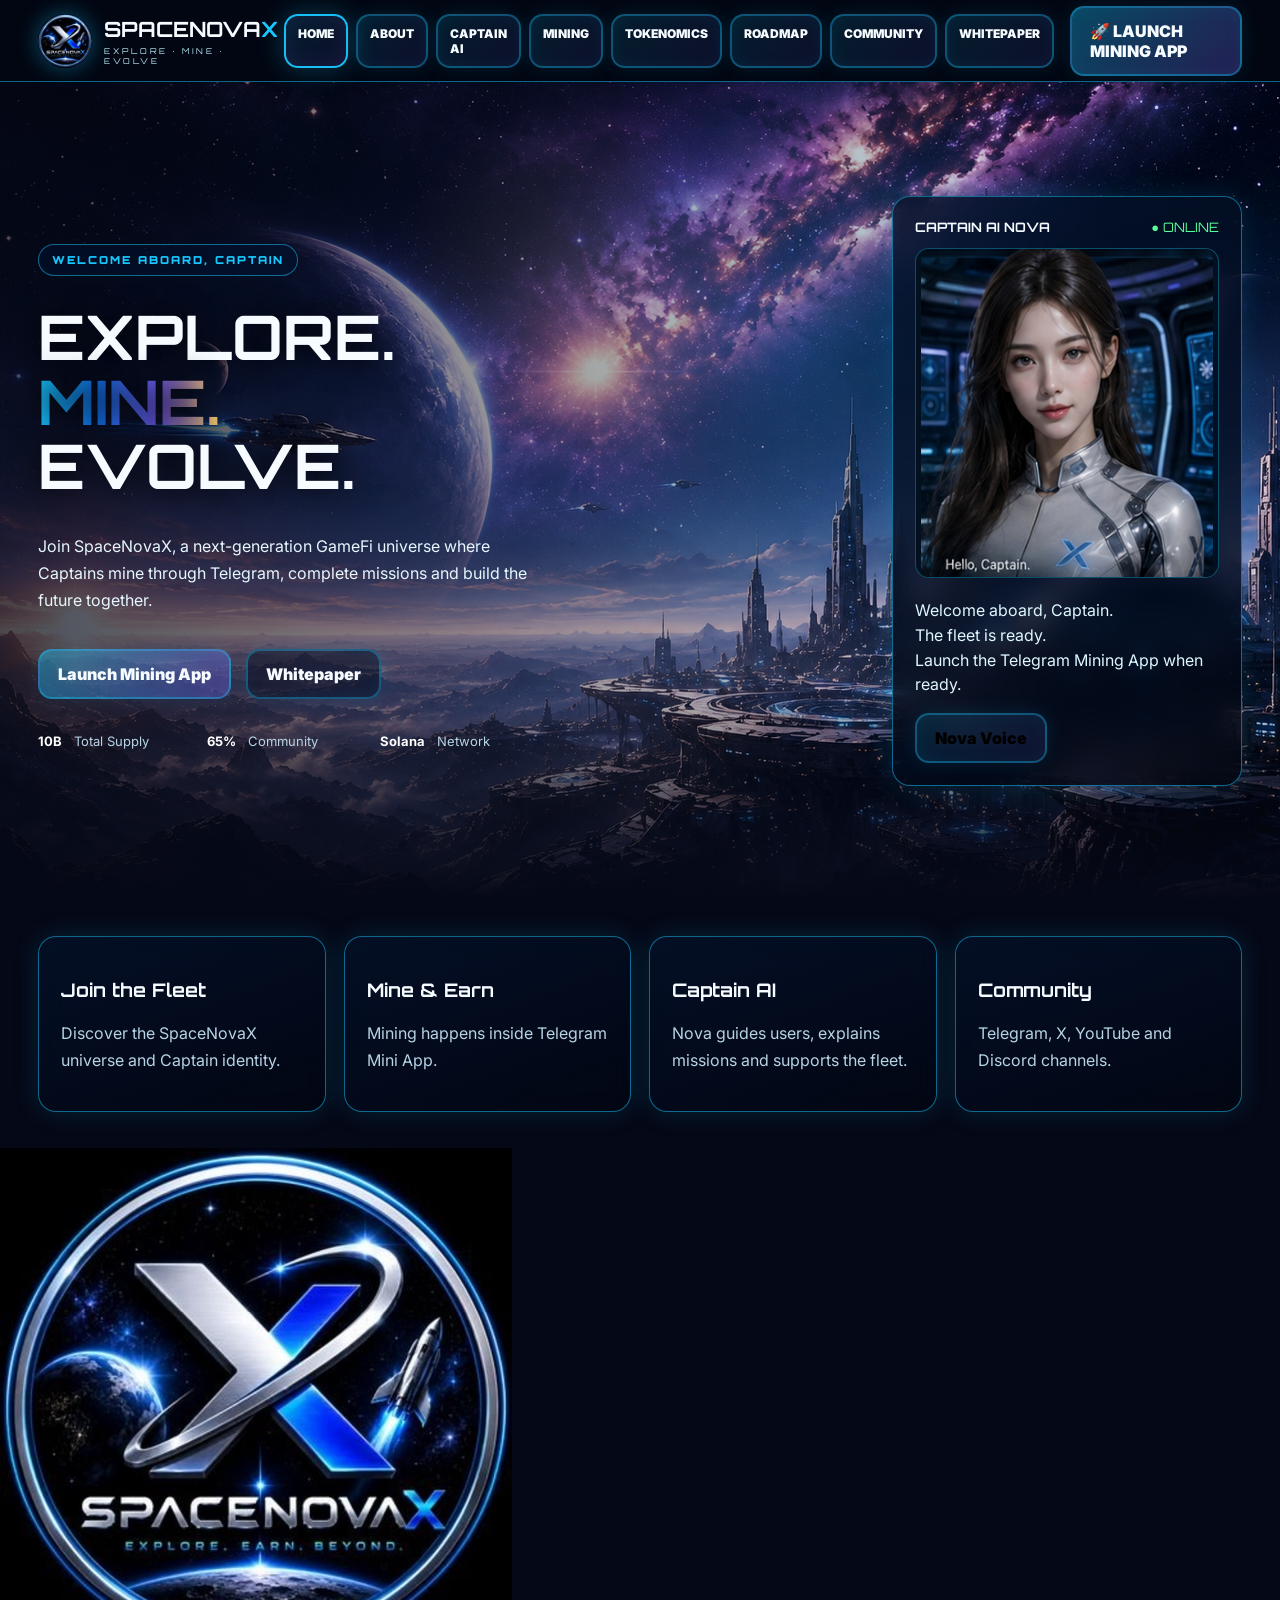
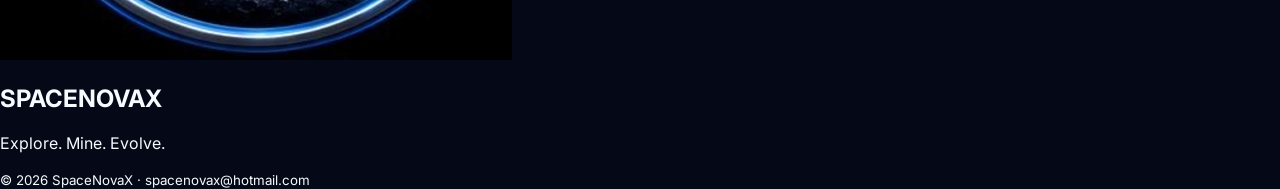
==== commit ac260b2f: "Add files via upload" ====
--- a/index.html
+++ b/index.html
@@ -1,34 +1,57 @@
 <!doctype html>
-<html lang="en"><head>
+<html lang="en">
+<head>
 <meta charset="utf-8"><meta name="viewport" content="width=device-width,initial-scale=1,viewport-fit=cover">
-<meta name="theme-color" content="#050816"><title>SpaceNovaX | Explore. Mine. Evolve.</title>
+<meta name="theme-color" content="#050816">
+<title>SpaceNovaX | Home</title>
 <link rel="preconnect" href="https://fonts.googleapis.com"><link rel="preconnect" href="https://fonts.gstatic.com" crossorigin>
 <link href="https://fonts.googleapis.com/css2?family=Inter:wght@400;500;600;800;900&family=Orbitron:wght@600;800;900&display=swap" rel="stylesheet">
-<link rel="stylesheet" href="style.css"></head>
+<link rel="stylesheet" href="style.css">
+</head>
 <body>
-<canvas id="starfield"></canvas><canvas id="dustfield"></canvas><span class="meteor meteor-a"></span><span class="meteor meteor-b"></span>
-<header class="site-header"><div class="header-inner">
-<a class="brand" href="#home"><img src="assets/img/spacenovax-symbol.jpg"><span><b>SPACENOVA<i>X</i></b><small>EXPLORE · MINE · EVOLVE</small></span></a>
-<button class="menu-button" id="menuButton">☰</button>
-<nav class="nav" id="nav"><a class="active" href="#home">HOME</a><a href="#mission">MISSION</a><a href="#tokenomics">TOKENOMICS</a><a href="#roadmap">ROADMAP</a><a href="#community">COMMUNITY</a></nav>
-<a class="launch header-launch" href="https://t.me/spacesnovax" target="_blank">LAUNCH MINING APP</a>
-</div></header>
+<canvas id="starfield"></canvas><canvas id="dustfield"></canvas>
+<span class="meteor meteor-a"></span><span class="meteor meteor-b"></span>
+
+<header class="site-header">
+  <div class="header-inner">
+    <a class="brand" href="index.html"><img src="assets/img/spacenovax-symbol.jpg" alt="SpaceNovaX"><span><b>SPACENOVA<i>X</i></b><small>EXPLORE · MINE · EVOLVE</small></span></a>
+    <button class="menu-button" id="menuButton">☰</button>
+    <nav class="nav" id="nav"><a class="active" href="index.html">HOME</a><a class="" href="about.html">ABOUT</a><a class="" href="captain-ai.html">CAPTAIN AI</a><a class="" href="mining.html">MINING</a><a class="" href="tokenomics.html">TOKENOMICS</a><a class="" href="roadmap.html">ROADMAP</a><a class="" href="community.html">COMMUNITY</a><a class="" href="whitepaper.html">WHITEPAPER</a></nav>
+    <a class="launch" href="https://t.me/spacesnovax" target="_blank" rel="noopener">🚀 LAUNCH MINING APP</a>
+  </div>
+</header>
+
 <main>
-<section class="hero" id="home"><div class="hero-bg"></div><div class="hero-glow"></div><div class="hero-container">
-<section class="hero-copy"><p class="kicker">SPACE COMMAND CENTER</p><h1>EXPLORE.<br><span>MINE.</span><br>EVOLVE.</h1>
-<p class="lead">A cinematic Web3 universe powered by community, AI, GameFi and Solana. Mining runs inside the Telegram Mini App.</p>
-<div class="cta-row"><a class="button primary" href="https://t.me/spacesnovax" target="_blank">Launch Mining App</a><a class="button secondary" href="#tokenomics">Tokenomics</a></div></section>
-<aside class="nova-panel" id="novaPanel"><div class="nova-title"><b>CAPTAIN AI NOVA</b><span>● ONLINE</span><button class="nova-toggle" id="novaToggle">OPEN</button></div>
-<div class="nova-portrait"><img src="assets/img/captain-nova.jpg"><div class="scanline"></div><div class="mouth" id="mouthPulse"></div></div>
-<p class="nova-message">Welcome aboard, Captain.<br>Launch the Telegram Mining App when ready.</p>
-<div class="voice-controls"><button id="novaSpeak">Nova Voice</button><button id="novaStop">Stop</button></div></aside>
-</div></section>
-<section class="stats-bar"><div><b>10B</b><span>Total Supply</span></div><div><b>65%</b><span>Community</span></div><div><b>30</b><span>Base Mining / 24H</span></div><div><b>SOLANA</b><span>Network</span></div></section>
-<section class="section" id="mission"><div class="section-head"><p class="kicker">MISSION</p><h2>Website for trust. Telegram for mining.</h2><p>SpaceNovaX website shows the brand, story and tokenomics. Mining, missions, referrals and KYC run inside the Telegram Mini App.</p></div>
-<div class="feature-grid"><a class="feature-card" href="https://t.me/spacesnovax" target="_blank"><h3>Launch Mining App</h3><p>Start mining SPNX Points inside Telegram.</p></a><a class="feature-card" href="#captain-ai"><h3>Captain AI Nova</h3><p>Voice-guided project assistant.</p></a><a class="feature-card" href="#tokenomics"><h3>Fair Tokenomics</h3><p>Community 65%, fixed supply, no future mint.</p></a><a class="feature-card" href="#community"><h3>Global Fleet</h3><p>Join all SpaceNovaX channels.</p></a></div></section>
-<section class="section" id="tokenomics"><div class="section-head"><p class="kicker">TOKENOMICS</p><h2>Official SPNX Allocation</h2><p>Total supply: 10,000,000,000 SPNX · No Future Mint</p></div>
-<div class="token-wrap"><div class="donut"><b>65%</b><span>Community</span></div><ul class="token-list"><li><span>Community · Mining · GameFi · Missions · Referrals · Events</span><b>65%</b></li><li><span>Liquidity</span><b>10%</b></li><li><span>Ecosystem Development</span><b>10%</b></li><li><span>Team</span><b>5%</b></li><li><span>Marketing & Partnerships</span><b>5%</b></li><li><span>Treasury</span><b>3%</b></li><li><span>Advisors</span><b>2%</b></li></ul></div></section>
-<section class="section" id="roadmap"><div class="section-head"><p class="kicker">ROADMAP</p><h2>Galaxy Route</h2></div><div class="roadmap"><div><b>01</b><h3>Premium Website</h3><p>One-page cinematic trust layer.</p></div><div><b>02</b><h3>Telegram Mini App</h3><p>Mining, missions and referrals.</p></div><div><b>03</b><h3>Captain AI + GameFi</h3><p>AI assistant and arcade missions.</p></div><div><b>04</b><h3>Solana Launch</h3><p>SPNX conversion and ecosystem expansion.</p></div></div></section>
-<section class="section captain-section" id="captain-ai"><div class="section-head"><p class="kicker">CAPTAIN AI</p><h2>Nova, your AI Fleet Commander</h2><p>Nova guides visitors and directs them to the Telegram Mining App.</p></div><a class="button primary" href="https://t.me/spacesnovax" target="_blank">Talk with Nova in Telegram</a></section>
-<section class="section" id="community"><div class="section-head"><p class="kicker">COMMUNITY</p><h2>Join the SpaceNovaX Fleet</h2></div><div class="social-grid"><a class="social youtube" href="https://youtube.com/@spacenovaxteam" target="_blank"><b>▶</b><span>YouTube</span><small>Official Videos</small></a><a class="social x" href="https://x.com/spacenovaxteam" target="_blank"><b>𝕏</b><span>X</span><small>News & Updates</small></a><a class="social telegram" href="https://t.me/spacesnovax" target="_blank"><b>✈</b><span>Telegram</span><small>Join Captains</small></a><a class="social discord" href="https://discord.gg/rxVNWMC8e8" target="_blank"><b>☊</b><span>Discord</span><small>Community Hub</small></a></div></section>
-</main><footer class="footer"><img src="assets/img/spacenovax-symbol.jpg"><h2>SPACENOVAX</h2><p>Explore. Mine. Evolve.</p><small>© 2026 SpaceNovaX · spacenovax@hotmail.com</small></footer><script src="script.js"></script></body></html>+<section class="hero page-hero">
+  <div class="hero-bg"></div><div class="hero-glow"></div>
+  <div class="hero-layout">
+    <div class="hero-copy">
+      <p class="kicker">WELCOME ABOARD, CAPTAIN</p>
+      <h1>EXPLORE.<br><span>MINE.</span><br>EVOLVE.</h1>
+      <p class="lead">Join SpaceNovaX, a next-generation GameFi universe where Captains mine through Telegram, complete missions and build the future together.</p>
+      <div class="cta-row"><a class="button primary" href="https://t.me/spacesnovax" target="_blank">Launch Mining App</a><a class="button secondary" href="whitepaper.html">Whitepaper</a></div>
+      <div class="mini-status"><b>10B</b><span>Total Supply</span><b>65%</b><span>Community</span><b>Solana</b><span>Network</span></div>
+    </div>
+    <aside class="nova-card">
+      <div class="nova-head"><b>CAPTAIN AI NOVA</b><span>● ONLINE</span></div>
+      <img src="assets/img/captain-nova.jpg" alt="Captain AI Nova">
+      <p>Welcome aboard, Captain.<br>The fleet is ready.<br>Launch the Telegram Mining App when ready.</p>
+      <button id="novaSpeak" class="button small">Nova Voice</button>
+    </aside>
+  </div>
+</section>
+<section class="content-grid">
+  <a class="panel" href="about.html"><h3>Join the Fleet</h3><p>Discover the SpaceNovaX universe and Captain identity.</p></a>
+  <a class="panel" href="mining.html"><h3>Mine & Earn</h3><p>Mining happens inside Telegram Mini App.</p></a>
+  <a class="panel" href="captain-ai.html"><h3>Captain AI</h3><p>Nova guides users, explains missions and supports the fleet.</p></a>
+  <a class="panel" href="community.html"><h3>Community</h3><p>Telegram, X, YouTube and Discord channels.</p></a>
+</section>
+</main>
+<footer class="footer">
+  <img src="assets/img/spacenovax-symbol.jpg" alt="SpaceNovaX">
+  <h2>SPACENOVAX</h2>
+  <p>Explore. Mine. Evolve.</p>
+  <small>© 2026 SpaceNovaX · spacenovax@hotmail.com</small>
+</footer>
+<script src="script.js"></script>
+</body></html>
--- a/style.css
+++ b/style.css
@@ -1 +1,9 @@
-:root{--bg:#050816;--cyan:#18c8ff;--blue:#147bff;--violet:#7b61ff;--white:#f4fbff;--muted:#a8c7da;--line:rgba(24,200,255,.42);--max:1240px;--pad:clamp(16px,3vw,38px)}*{box-sizing:border-box}html{scroll-behavior:smooth}html,body{width:100%;max-width:100%;overflow-x:hidden}body{margin:0;background:var(--bg);color:var(--white);font-family:Inter,system-ui,sans-serif}a{text-decoration:none;color:inherit}button{font:inherit}#starfield,#dustfield{position:fixed;inset:0;z-index:-8;pointer-events:none}#dustfield{z-index:2;opacity:.28}.meteor{position:fixed;width:150px;height:1px;background:linear-gradient(90deg,transparent,#fff,var(--cyan));box-shadow:0 0 14px var(--cyan);z-index:3;opacity:0;transform:rotate(-27deg);animation:meteor 20s linear infinite}.meteor-a{left:24%;top:20%}.meteor-b{left:70%;top:30%;animation-delay:10s}@keyframes meteor{0%,84%,100%{opacity:0;transform:translate(0,0) rotate(-27deg)}88%{opacity:.8}96%{opacity:0;transform:translate(520px,290px) rotate(-27deg)}}.site-header{height:80px;position:sticky;top:0;z-index:50;background:rgba(5,8,22,.78);backdrop-filter:blur(18px);border-bottom:1px solid var(--line)}.header-inner{height:100%;width:min(var(--max),100%);margin:0 auto;padding:0 var(--pad);display:flex;align-items:center;justify-content:space-between;gap:14px}.brand{display:flex;align-items:center;gap:12px;min-width:220px}.brand img{width:52px;height:52px;border-radius:50%;box-shadow:0 0 24px rgba(24,200,255,.38)}.brand b{font-family:Orbitron;font-size:21px}.brand i{font-style:normal;color:var(--cyan)}.brand small{display:block;font-family:Orbitron;font-size:8px;letter-spacing:2.6px;color:#b7edf9;margin-top:4px}.nav{display:flex;align-items:center;gap:9px}.nav a{position:relative;padding:10px 14px;border:2px solid rgba(24,200,255,.30);border-radius:999px;background:linear-gradient(135deg,rgba(24,200,255,.08),rgba(123,97,255,.07));font-size:12px;font-weight:900;white-space:nowrap;box-shadow:inset 0 0 16px rgba(24,200,255,.05)}.nav a.active,.nav a:hover{border-color:rgba(24,200,255,.95);box-shadow:0 0 22px rgba(24,200,255,.28),inset 0 0 22px rgba(24,200,255,.10);color:#eaffff}.launch,.button{display:inline-flex;align-items:center;justify-content:center;border:2px solid rgba(24,200,255,.55);border-radius:12px;background:linear-gradient(135deg,rgba(24,200,255,.22),rgba(123,97,255,.16));padding:12px 17px;font-weight:900;white-space:nowrap;box-shadow:0 0 20px rgba(24,200,255,.16)}.menu-button{display:none;background:none;border:0;color:white;font-size:30px}.hero{position:relative;min-height:calc(100svh - 80px);display:flex;align-items:center;overflow:hidden}.hero-bg{position:absolute;inset:0;background-image:linear-gradient(90deg,rgba(5,8,22,.48),rgba(5,8,22,.28),rgba(5,8,22,.04)),url("assets/heroes/home-bg.jpg");background-size:cover;background-position:center;animation:bg 36s ease-in-out infinite alternate;transform:scale(1.01)}.hero-glow{position:absolute;inset:-5%;background:radial-gradient(circle at 70% 35%,rgba(24,200,255,.12),transparent 32%);animation:glow 12s infinite alternate}.hero:after{content:"";position:absolute;inset:0;background:linear-gradient(180deg,transparent 74%,var(--bg))}@keyframes bg{to{transform:scale(1.04) translate(-.7%,.35%)}}@keyframes glow{to{opacity:.6;transform:translate(1%,-.5%)}}.hero-container{position:relative;z-index:5;width:min(var(--max),100%);margin:0 auto;padding:70px var(--pad);display:grid;grid-template-columns:minmax(0,420px) 320px;justify-content:space-between;gap:56px;align-items:center}.kicker{display:inline-flex;border:1px solid var(--line);border-radius:999px;background:rgba(0,24,58,.34);color:var(--cyan);font-family:Orbitron;font-size:10px;letter-spacing:2px;font-weight:900;padding:8px 12px}h1{font-family:Orbitron;font-size:clamp(30px,3.4vw,48px);line-height:1.09;margin:18px 0 0;letter-spacing:-.5px;text-shadow:0 0 26px #000}h1 span{background:linear-gradient(90deg,var(--cyan),var(--blue),var(--violet));-webkit-background-clip:text;color:transparent}.lead{margin:52px 0 0;font-size:14px;line-height:1.7;max-width:390px;color:#e4f7ff;text-shadow:0 2px 14px #000}.cta-row{display:flex;gap:14px;flex-wrap:wrap;margin-top:42px}.button.primary{background:linear-gradient(135deg,rgba(24,200,255,.42),rgba(20,123,255,.35))}.button.secondary{background:rgba(0,12,32,.46)}.nova-panel{width:100%;border:1px solid var(--line);border-radius:18px;background:rgba(2,12,32,.62);backdrop-filter:blur(12px);box-shadow:0 0 30px rgba(24,200,255,.13);padding:14px}.nova-title{display:flex;align-items:center;justify-content:space-between;gap:8px;font-size:12px;margin-bottom:10px}.nova-title b{font-family:Orbitron}.nova-title span{font-size:11px;color:#5bff9a}.nova-toggle{border:1px solid var(--line);border-radius:999px;background:rgba(0,30,70,.72);color:#dff7ff;font-size:11px;font-weight:900;padding:5px 9px}.nova-portrait{height:270px;border:1px solid rgba(24,200,255,.38);border-radius:14px;background:#031020;position:relative;overflow:hidden}.nova-portrait img{width:100%;height:100%;object-fit:contain;object-position:center top;display:block;animation:breathe 5s ease-in-out infinite}.scanline{position:absolute;inset:0;background:linear-gradient(180deg,transparent,rgba(24,200,255,.11),transparent);animation:scan 3.6s linear infinite}.mouth{position:absolute;left:50%;top:53%;width:46px;height:10px;margin-left:-23px;border-radius:999px;background:rgba(90,220,255,.28);filter:blur(7px);opacity:0}.mouth.speaking{animation:mouth .34s infinite}@keyframes breathe{50%{transform:scale(1.018)}}@keyframes scan{from{transform:translateY(-100%)}to{transform:translateY(100%)}}@keyframes mouth{50%{opacity:.55;transform:scaleX(1.35)}}.nova-message{font-size:13px;line-height:1.5;color:#dff8ff}.voice-controls{display:grid;grid-template-columns:1fr 64px;gap:7px}.voice-controls button{border:1px solid var(--line);border-radius:8px;background:rgba(0,30,70,.60);color:#dff7ff;padding:8px;font-size:12px;font-weight:800}.stats-bar,.section,.footer{width:min(var(--max),calc(100% - 2*var(--pad)));margin:36px auto}.stats-bar{display:grid;grid-template-columns:repeat(4,1fr);border:1px solid var(--line);border-radius:18px;background:rgba(4,18,42,.68);overflow:hidden;backdrop-filter:blur(12px)}.stats-bar div{padding:18px;border-right:1px solid rgba(24,200,255,.18)}.stats-bar b{display:block;font-size:22px}.stats-bar span{font-size:12px;color:var(--muted)}.section{padding:72px 0}.section-head{text-align:center;max-width:720px;margin:0 auto 28px}.section h2{font-family:Orbitron;font-size:clamp(26px,3vw,42px);margin:14px 0}.section p{color:#c8e8f6;line-height:1.65}.feature-grid,.social-grid{display:grid;grid-template-columns:repeat(4,1fr);gap:18px}.feature-card,.social,.token-wrap,.roadmap div,.captain-section{border:1px solid var(--line);border-radius:18px;background:linear-gradient(160deg,rgba(4,18,42,.82),rgba(2,8,22,.78));box-shadow:0 0 28px rgba(0,90,180,.10);padding:22px}.feature-card h3,.roadmap h3{font-family:Orbitron;color:#e8fbff}.token-wrap{display:grid;grid-template-columns:260px 1fr;gap:28px}.donut{width:250px;height:250px;border-radius:50%;background:conic-gradient(var(--cyan) 0 65%,#22e6c4 65% 75%,#66aaff 75% 85%,var(--violet) 85% 100%);display:grid;place-items:center;position:relative}.donut:after{content:"";position:absolute;inset:65px;border-radius:50%;background:var(--bg)}.donut b,.donut span{z-index:1}.donut b{font-size:42px}.token-list{list-style:none;margin:0;padding:0}.token-list li{display:flex;justify-content:space-between;gap:18px;border-bottom:1px solid rgba(255,255,255,.10);padding:13px}.roadmap{display:grid;grid-template-columns:repeat(4,1fr);gap:18px}.roadmap b{color:var(--cyan);font-family:Orbitron}.captain-section{text-align:center}.social{display:grid;text-align:center;gap:7px;transition:.25s}.social b{font-size:34px}.social span{font-family:Orbitron;font-weight:900}.social small{color:#a9dcff}.social:hover{transform:translateY(-6px);box-shadow:0 0 28px rgba(24,200,255,.22)}.footer{text-align:center;border-top:1px solid var(--line);padding:48px 0}.footer img{width:70px;height:70px;border-radius:50%;box-shadow:0 0 28px rgba(24,200,255,.42)}.footer h2{font-family:Orbitron}.footer small{color:#8fa9c3}@media(max-width:980px){.header-launch{display:none}.nav a{padding:9px 9px;font-size:11px}.hero-container{grid-template-columns:1fr 300px}.feature-grid,.social-grid,.roadmap{grid-template-columns:repeat(2,1fr)}.token-wrap{grid-template-columns:1fr}.donut{margin:auto}.stats-bar{grid-template-columns:repeat(2,1fr)}}@media(max-width:760px){.site-header{height:76px}.header-inner{padding:0 14px}.brand img{width:44px;height:44px}.brand b{font-size:18px}.brand small{font-size:7px}.menu-button{display:block}.nav{display:none;position:absolute;left:0;right:0;top:76px;background:rgba(5,8,22,.98);padding:10px;flex-direction:column}.nav.open{display:flex}.nav a{width:100%;text-align:center}.hero{min-height:auto}.hero-container{grid-template-columns:1fr;padding:54px 14px 34px;gap:28px}h1{font-size:34px}.lead{margin-top:42px;font-size:14px}.cta-row{margin-top:34px;flex-direction:column}.button{width:100%}.nova-panel{position:fixed;right:14px;bottom:16px;z-index:1000;width:210px;border-radius:999px;padding:10px 12px}.nova-panel .nova-portrait,.nova-panel .nova-message,.nova-panel .voice-controls{display:none}.nova-panel.expanded{left:14px;right:14px;bottom:14px;width:auto;border-radius:18px;max-height:74svh;overflow-y:auto}.nova-panel.expanded .nova-portrait{display:block;height:220px}.nova-panel.expanded .nova-message,.nova-panel.expanded .voice-controls{display:grid}.nova-panel.expanded .nova-message{display:block}.nova-toggle{min-width:58px}.stats-bar,.feature-grid,.social-grid,.roadmap{grid-template-columns:1fr}.stats-bar div{border-right:0;border-bottom:1px solid rgba(24,200,255,.18)}.section{padding:54px 0}}+
+:root{--bg:#050816;--cyan:#18c8ff;--blue:#147bff;--violet:#7b61ff;--gold:#ffd166;--line:rgba(24,200,255,.5);--white:#f5fbff;--muted:#b7d3e6;--max:1360px;--pad:clamp(16px,3vw,38px)}
+*{box-sizing:border-box}html,body{margin:0;width:100%;max-width:100%;overflow-x:hidden;background:var(--bg);color:var(--white);font-family:Inter,system-ui,sans-serif}a{text-decoration:none;color:inherit}button{font:inherit}#starfield,#dustfield{position:fixed;inset:0;z-index:-8}.meteor{position:fixed;width:170px;height:1px;background:linear-gradient(90deg,transparent,#fff,var(--cyan));box-shadow:0 0 18px var(--cyan);opacity:0;z-index:5;animation:meteor 18s linear infinite}.meteor-a{left:25%;top:20%}.meteor-b{left:70%;top:30%;animation-delay:9s}@keyframes meteor{0%,84%,100%{opacity:0;transform:translate(0,0) rotate(-27deg)}88%{opacity:.9}96%{opacity:0;transform:translate(560px,310px) rotate(-27deg)}}
+.site-header{height:82px;position:sticky;top:0;z-index:50;background:rgba(3,7,18,.82);backdrop-filter:blur(18px);border-bottom:1px solid var(--line)}.header-inner{width:min(var(--max),100%);height:100%;margin:0 auto;padding:0 var(--pad);display:flex;align-items:center;justify-content:space-between;gap:16px}.brand{display:flex;align-items:center;gap:12px;min-width:230px}.brand img{width:54px;height:54px;border-radius:50%;box-shadow:0 0 22px rgba(24,200,255,.38)}.brand b{font-family:Orbitron;font-size:21px}.brand i{font-style:normal;color:var(--cyan)}.brand small{display:block;font-family:Orbitron;font-size:8px;letter-spacing:2.7px;color:#b8efff;margin-top:4px}.nav{display:flex;gap:8px}.nav a,.launch,.button{border:2px solid rgba(24,200,255,.35);border-radius:14px;background:linear-gradient(135deg,rgba(24,200,255,.12),rgba(123,97,255,.10));box-shadow:0 0 20px rgba(24,200,255,.12),inset 0 0 18px rgba(24,200,255,.06);font-weight:900}.nav a{padding:10px 12px;font-size:12px}.nav a.active,.nav a:hover,.launch:hover,.button:hover{border-color:rgba(24,200,255,.95);box-shadow:0 0 28px rgba(24,200,255,.28),inset 0 0 22px rgba(123,97,255,.12)}.launch,.button{display:inline-flex;justify-content:center;align-items:center;padding:13px 18px}.launch{background:linear-gradient(135deg,rgba(24,200,255,.34),rgba(123,97,255,.28))}.menu-button{display:none;background:none;border:0;color:white;font-size:30px}
+.hero,.subhero{position:relative;min-height:calc(100svh - 82px);overflow:hidden;display:flex;align-items:center}.hero-bg{position:absolute;inset:0;background:linear-gradient(90deg,rgba(5,8,22,.72),rgba(5,8,22,.35),rgba(5,8,22,.08)),url("assets/heroes/main-bg.jpg");background-size:cover;background-position:center;animation:bg 35s ease-in-out infinite alternate}.hero-glow{position:absolute;inset:0;background:radial-gradient(circle at 65% 30%,rgba(24,200,255,.15),transparent 28%),radial-gradient(circle at 45% 25%,rgba(255,209,102,.10),transparent 20%)}.hero:after,.subhero:after{content:"";position:absolute;inset:0;background:linear-gradient(180deg,transparent 76%,var(--bg))}@keyframes bg{to{transform:scale(1.04) translate(-.8%,.4%)}}
+.hero-layout{position:relative;z-index:3;width:min(var(--max),100%);margin:0 auto;padding:70px var(--pad);display:grid;grid-template-columns:minmax(0,520px) 350px;justify-content:space-between;gap:58px;align-items:center}.kicker{display:inline-flex;color:var(--cyan);border:1px solid var(--line);border-radius:999px;background:rgba(0,24,58,.35);font-family:Orbitron;font-size:11px;letter-spacing:2px;font-weight:900;padding:8px 13px}h1{font-family:Orbitron;font-size:clamp(38px,4.8vw,72px);line-height:1.05;margin:18px 0;text-shadow:0 0 30px #000}h1 span{background:linear-gradient(90deg,var(--cyan),var(--blue),var(--violet),var(--gold));-webkit-background-clip:text;color:transparent}.lead{margin:34px 0 0;font-size:16px;line-height:1.7;color:#e6f7ff;max-width:520px}.cta-row{margin-top:34px;display:flex;gap:15px;flex-wrap:wrap}.primary{background:linear-gradient(135deg,rgba(24,200,255,.42),rgba(123,97,255,.34))}.secondary{background:rgba(0,12,32,.48)}.mini-status{margin-top:34px;display:grid;grid-template-columns:repeat(3,auto 1fr);gap:6px 12px;font-size:13px;color:var(--muted)}.mini-status b{color:#fff}
+.nova-card,.panel,.social{border:1px solid var(--line);border-radius:18px;background:linear-gradient(160deg,rgba(4,18,42,.78),rgba(1,6,18,.75));backdrop-filter:blur(12px);box-shadow:0 0 28px rgba(24,200,255,.14);padding:22px}.nova-head{display:flex;justify-content:space-between;font-family:Orbitron;font-size:13px;margin-bottom:12px}.nova-head span{color:#58ff9a}.nova-card img{width:100%;height:330px;object-fit:contain;object-position:center top;border:1px solid rgba(24,200,255,.35);border-radius:14px;background:#031020}.nova-card p{line-height:1.55;color:#dff8ff}.nova-card.sub{position:relative;z-index:2;max-width:340px;margin-right:var(--pad)}
+.content-grid,.section{width:min(var(--max),calc(100% - 2*var(--pad)));margin:36px auto}.content-grid,.steps,.two,.social-grid,.timeline{display:grid;grid-template-columns:repeat(4,1fr);gap:18px}.two{grid-template-columns:repeat(2,1fr)}.section{padding:70px 0}.panel h3,.social span{font-family:Orbitron}.panel p,.social small{color:var(--muted);line-height:1.65}.subcopy{position:relative;z-index:2;width:min(760px,100%);margin-left:max(var(--pad),calc((100vw - var(--max))/2 + var(--pad));padding:80px 0}.subcopy h1{font-size:clamp(38px,5vw,76px)}.token-layout{display:grid;grid-template-columns:280px 1fr;gap:30px}.donut{width:260px;height:260px;border-radius:50%;background:conic-gradient(var(--cyan) 0 65%,#20e6c6 65% 75%,#66aaff 75% 85%,var(--violet) 85% 95%,var(--gold) 95% 100%);display:grid;place-items:center;position:relative}.donut:after{content:"";position:absolute;inset:68px;border-radius:50%;background:var(--bg)}.donut b,.donut span{z-index:1}.donut b{font-size:44px}.token-list{list-style:none;margin:0;padding:0}.token-list li{display:flex;justify-content:space-between;gap:18px;border-bottom:1px solid rgba(255,255,255,.10);padding:15px}.social{text-align:center;display:grid;gap:8px}.social b{font-size:38px}.youtube b{color:#ff435a}.telegram b{color:#31c8ff}.discord b{color:#8d78ff}.x b{color:#fff}.footer{text-align:center;border-top:1px solid var(--line);padding:50px var(--pad);background:#020712}.footer img{width:74px;height:74px;border-radius:50%;box-shadow:0 0 28px rgba(24,200,255,.42)}.footer h2{font-family:Orbitron}
+@media(max-width:1100px){.launch{display:none}.nav a{padding:9px 9px;font-size:11px}.hero-layout{grid-template-columns:1fr 320px}.content-grid,.steps,.social-grid,.timeline{grid-template-columns:repeat(2,1fr)}}@media(max-width:780px){.site-header{height:76px}.header-inner{padding:0 14px}.brand img{width:44px;height:44px}.brand b{font-size:18px}.brand small{font-size:7px}.menu-button{display:block}.nav{display:none;position:absolute;left:0;right:0;top:76px;background:rgba(3,7,18,.98);padding:10px;flex-direction:column}.nav.open{display:flex}.nav a{text-align:center}.hero,.subhero{min-height:auto}.hero-layout{grid-template-columns:1fr;padding:54px 14px;gap:30px}h1{font-size:42px}.lead{font-size:14px}.button{width:100%}.cta-row{flex-direction:column}.nova-card{max-width:100%}.nova-card img{height:250px}.content-grid,.steps,.two,.social-grid,.timeline,.token-layout{grid-template-columns:1fr}.subcopy{margin-left:0;padding:70px 14px}.donut{margin:auto}.mini-status{grid-template-columns:1fr 1fr}}
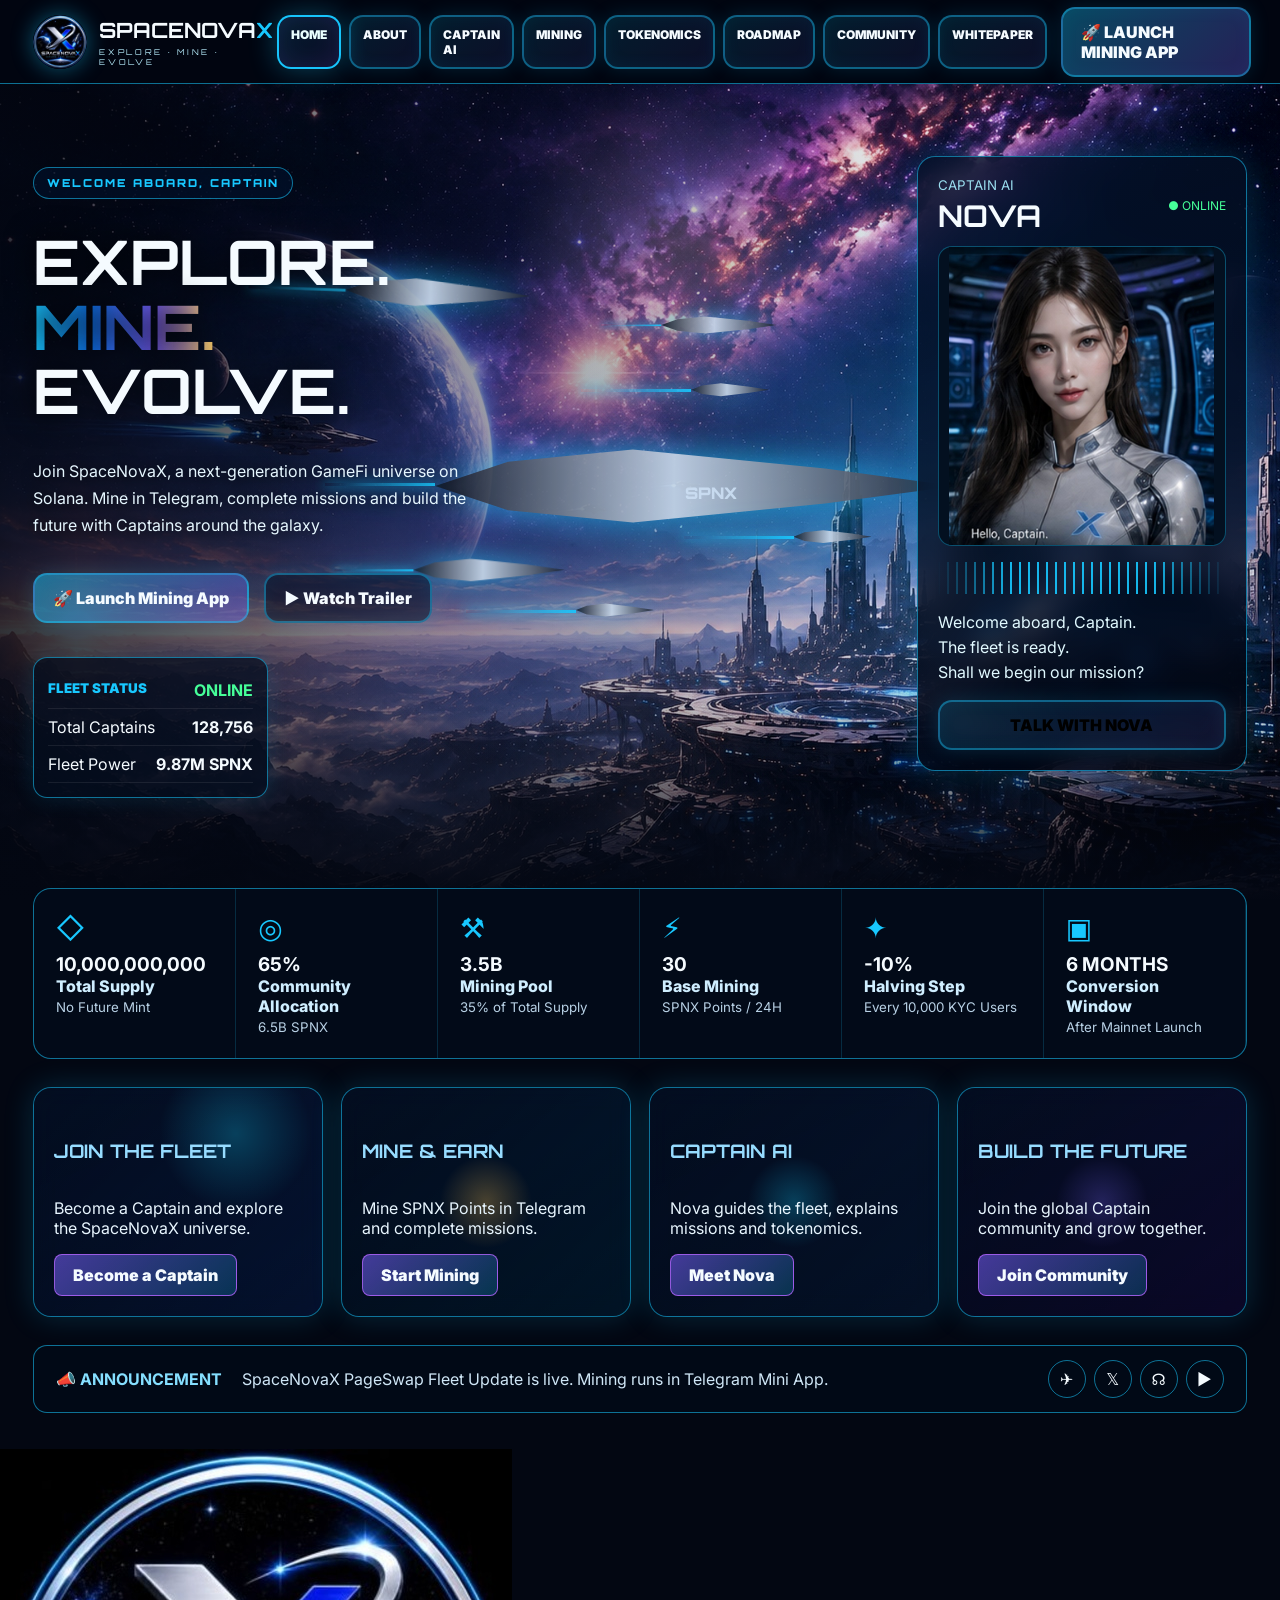
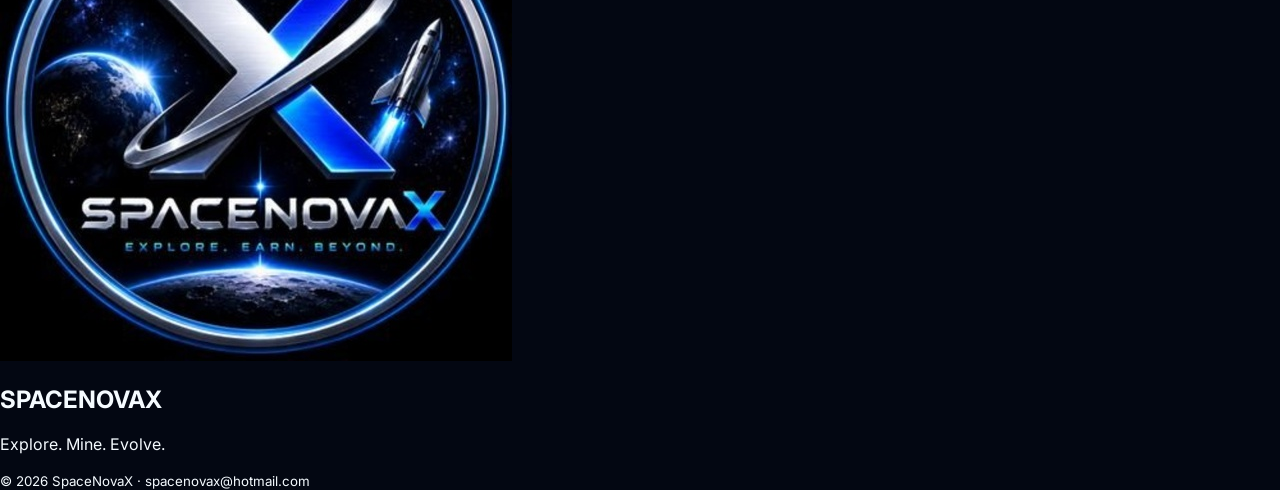
==== commit 994bf2ac: "Add files via upload" ====
--- a/index.html
+++ b/index.html
@@ -1,57 +1,72 @@
-<!doctype html>
-<html lang="en">
-<head>
+<!doctype html><html lang="en"><head>
 <meta charset="utf-8"><meta name="viewport" content="width=device-width,initial-scale=1,viewport-fit=cover">
-<meta name="theme-color" content="#050816">
-<title>SpaceNovaX | Home</title>
+<meta name="theme-color" content="#050816"><title>SpaceNovaX | Home</title>
 <link rel="preconnect" href="https://fonts.googleapis.com"><link rel="preconnect" href="https://fonts.gstatic.com" crossorigin>
 <link href="https://fonts.googleapis.com/css2?family=Inter:wght@400;500;600;800;900&family=Orbitron:wght@600;800;900&display=swap" rel="stylesheet">
-<link rel="stylesheet" href="style.css">
-</head>
-<body>
-<canvas id="starfield"></canvas><canvas id="dustfield"></canvas>
-<span class="meteor meteor-a"></span><span class="meteor meteor-b"></span>
+<link rel="stylesheet" href="style.css"></head><body>
+<canvas id="starfield"></canvas><canvas id="dustfield"></canvas><span class="meteor meteor-a"></span><span class="meteor meteor-b"></span>
+<header class="site-header">
+<div class="header-inner">
+<a class="brand" href="index.html"><img src="assets/img/spacenovax-symbol.jpg" alt="SpaceNovaX"><span><b>SPACENOVA<i>X</i></b><small>EXPLORE · MINE · EVOLVE</small></span></a>
+<button class="menu-button" id="menuButton">☰</button>
+<nav class="nav" id="nav"><a class="active" href="index.html">HOME</a><a class="" href="about.html">ABOUT</a><a class="" href="captain-ai.html">CAPTAIN AI</a><a class="" href="mining.html">MINING</a><a class="" href="tokenomics.html">TOKENOMICS</a><a class="" href="roadmap.html">ROADMAP</a><a class="" href="community.html">COMMUNITY</a><a class="" href="whitepaper.html">WHITEPAPER</a></nav>
+<a class="launch" href="https://t.me/spacesnovax" target="_blank" rel="noopener">🚀 LAUNCH MINING APP</a>
+</div></header>
 
-<header class="site-header">
-  <div class="header-inner">
-    <a class="brand" href="index.html"><img src="assets/img/spacenovax-symbol.jpg" alt="SpaceNovaX"><span><b>SPACENOVA<i>X</i></b><small>EXPLORE · MINE · EVOLVE</small></span></a>
-    <button class="menu-button" id="menuButton">☰</button>
-    <nav class="nav" id="nav"><a class="active" href="index.html">HOME</a><a class="" href="about.html">ABOUT</a><a class="" href="captain-ai.html">CAPTAIN AI</a><a class="" href="mining.html">MINING</a><a class="" href="tokenomics.html">TOKENOMICS</a><a class="" href="roadmap.html">ROADMAP</a><a class="" href="community.html">COMMUNITY</a><a class="" href="whitepaper.html">WHITEPAPER</a></nav>
-    <a class="launch" href="https://t.me/spacesnovax" target="_blank" rel="noopener">🚀 LAUNCH MINING APP</a>
+<main class="home-main">
+<section class="fleet-hero">
+  <div class="hero-bg"></div><div class="hero-glow"></div>
+
+  <div class="fleet-ships" aria-hidden="true">
+    <div class="ship ship-mother"><span>SPNX</span></div>
+    <div class="ship ship-escort s1"></div><div class="ship ship-escort s2"></div><div class="ship ship-escort s3"></div>
+    <div class="ship ship-fighter f1"></div><div class="ship ship-fighter f2"></div><div class="ship ship-fighter f3"></div>
   </div>
-</header>
 
-<main>
-<section class="hero page-hero">
-  <div class="hero-bg"></div><div class="hero-glow"></div>
-  <div class="hero-layout">
-    <div class="hero-copy">
+  <div class="hero-shell">
+    <section class="hero-copy">
       <p class="kicker">WELCOME ABOARD, CAPTAIN</p>
       <h1>EXPLORE.<br><span>MINE.</span><br>EVOLVE.</h1>
-      <p class="lead">Join SpaceNovaX, a next-generation GameFi universe where Captains mine through Telegram, complete missions and build the future together.</p>
-      <div class="cta-row"><a class="button primary" href="https://t.me/spacesnovax" target="_blank">Launch Mining App</a><a class="button secondary" href="whitepaper.html">Whitepaper</a></div>
-      <div class="mini-status"><b>10B</b><span>Total Supply</span><b>65%</b><span>Community</span><b>Solana</b><span>Network</span></div>
-    </div>
-    <aside class="nova-card">
-      <div class="nova-head"><b>CAPTAIN AI NOVA</b><span>● ONLINE</span></div>
+      <p class="lead">Join SpaceNovaX, a next-generation GameFi universe on Solana. Mine in Telegram, complete missions and build the future with Captains around the galaxy.</p>
+      <div class="cta-row"><a class="button primary" href="https://t.me/spacesnovax" target="_blank">🚀 Launch Mining App</a><a class="button secondary" href="whitepaper.html">▶ Watch Trailer</a></div>
+
+      <div class="fleet-status">
+        <div><small>FLEET STATUS</small><b>ONLINE</b></div>
+        <div><span>Total Captains</span><strong>128,756</strong></div>
+        <div><span>Fleet Power</span><strong>9.87M SPNX</strong></div>
+      </div>
+    </section>
+
+    <aside class="nova-command">
+      <div class="nova-top"><small>CAPTAIN AI</small><b>NOVA</b><span>● ONLINE</span></div>
       <img src="assets/img/captain-nova.jpg" alt="Captain AI Nova">
-      <p>Welcome aboard, Captain.<br>The fleet is ready.<br>Launch the Telegram Mining App when ready.</p>
-      <button id="novaSpeak" class="button small">Nova Voice</button>
+      <div class="wave"></div>
+      <p>Welcome aboard, Captain.<br>The fleet is ready.<br>Shall we begin our mission?</p>
+      <button id="novaSpeak" class="button talk">TALK WITH NOVA</button>
     </aside>
   </div>
 </section>
-<section class="content-grid">
-  <a class="panel" href="about.html"><h3>Join the Fleet</h3><p>Discover the SpaceNovaX universe and Captain identity.</p></a>
-  <a class="panel" href="mining.html"><h3>Mine & Earn</h3><p>Mining happens inside Telegram Mini App.</p></a>
-  <a class="panel" href="captain-ai.html"><h3>Captain AI</h3><p>Nova guides users, explains missions and supports the fleet.</p></a>
-  <a class="panel" href="community.html"><h3>Community</h3><p>Telegram, X, YouTube and Discord channels.</p></a>
+
+<section class="stat-dock">
+  <div><i>◇</i><b>10,000,000,000</b><span>Total Supply</span><small>No Future Mint</small></div>
+  <div><i>◎</i><b>65%</b><span>Community Allocation</span><small>6.5B SPNX</small></div>
+  <div><i>⚒</i><b>3.5B</b><span>Mining Pool</span><small>35% of Total Supply</small></div>
+  <div><i>⚡</i><b>30</b><span>Base Mining</span><small>SPNX Points / 24H</small></div>
+  <div><i>✦</i><b>-10%</b><span>Halving Step</span><small>Every 10,000 KYC Users</small></div>
+  <div><i>▣</i><b>6 MONTHS</b><span>Conversion Window</span><small>After Mainnet Launch</small></div>
+</section>
+
+<section class="home-cards">
+  <a class="mission-card" href="about.html"><div class="card-art bridge"></div><h3>JOIN THE FLEET</h3><p>Become a Captain and explore the SpaceNovaX universe.</p><span>Become a Captain</span></a>
+  <a class="mission-card" href="mining.html"><div class="card-art mining"></div><h3>MINE & EARN</h3><p>Mine SPNX Points in Telegram and complete missions.</p><span>Start Mining</span></a>
+  <a class="mission-card" href="captain-ai.html"><div class="card-art ai"></div><h3>CAPTAIN AI</h3><p>Nova guides the fleet, explains missions and tokenomics.</p><span>Meet Nova</span></a>
+  <a class="mission-card" href="community.html"><div class="card-art fleet"></div><h3>BUILD THE FUTURE</h3><p>Join the global Captain community and grow together.</p><span>Join Community</span></a>
+</section>
+
+<section class="announcement">
+  <b>📣 ANNOUNCEMENT</b><span>SpaceNovaX PageSwap Fleet Update is live. Mining runs in Telegram Mini App.</span>
+  <div><a href="https://t.me/spacesnovax" target="_blank">✈</a><a href="https://x.com/spacenovaxteam" target="_blank">𝕏</a><a href="https://discord.gg/rxVNWMC8e8" target="_blank">☊</a><a href="https://youtube.com/@spacenovaxteam" target="_blank">▶</a></div>
 </section>
 </main>
-<footer class="footer">
-  <img src="assets/img/spacenovax-symbol.jpg" alt="SpaceNovaX">
-  <h2>SPACENOVAX</h2>
-  <p>Explore. Mine. Evolve.</p>
-  <small>© 2026 SpaceNovaX · spacenovax@hotmail.com</small>
-</footer>
-<script src="script.js"></script>
-</body></html>+<footer class="footer"><img src="assets/img/spacenovax-symbol.jpg" alt="SpaceNovaX"><h2>SPACENOVAX</h2><p>Explore. Mine. Evolve.</p><small>© 2026 SpaceNovaX · spacenovax@hotmail.com</small></footer>
+<script src="script.js"></script></body></html>
--- a/style.css
+++ b/style.css
@@ -1,9 +1,15 @@
 
-:root{--bg:#050816;--cyan:#18c8ff;--blue:#147bff;--violet:#7b61ff;--gold:#ffd166;--line:rgba(24,200,255,.5);--white:#f5fbff;--muted:#b7d3e6;--max:1360px;--pad:clamp(16px,3vw,38px)}
-*{box-sizing:border-box}html,body{margin:0;width:100%;max-width:100%;overflow-x:hidden;background:var(--bg);color:var(--white);font-family:Inter,system-ui,sans-serif}a{text-decoration:none;color:inherit}button{font:inherit}#starfield,#dustfield{position:fixed;inset:0;z-index:-8}.meteor{position:fixed;width:170px;height:1px;background:linear-gradient(90deg,transparent,#fff,var(--cyan));box-shadow:0 0 18px var(--cyan);opacity:0;z-index:5;animation:meteor 18s linear infinite}.meteor-a{left:25%;top:20%}.meteor-b{left:70%;top:30%;animation-delay:9s}@keyframes meteor{0%,84%,100%{opacity:0;transform:translate(0,0) rotate(-27deg)}88%{opacity:.9}96%{opacity:0;transform:translate(560px,310px) rotate(-27deg)}}
-.site-header{height:82px;position:sticky;top:0;z-index:50;background:rgba(3,7,18,.82);backdrop-filter:blur(18px);border-bottom:1px solid var(--line)}.header-inner{width:min(var(--max),100%);height:100%;margin:0 auto;padding:0 var(--pad);display:flex;align-items:center;justify-content:space-between;gap:16px}.brand{display:flex;align-items:center;gap:12px;min-width:230px}.brand img{width:54px;height:54px;border-radius:50%;box-shadow:0 0 22px rgba(24,200,255,.38)}.brand b{font-family:Orbitron;font-size:21px}.brand i{font-style:normal;color:var(--cyan)}.brand small{display:block;font-family:Orbitron;font-size:8px;letter-spacing:2.7px;color:#b8efff;margin-top:4px}.nav{display:flex;gap:8px}.nav a,.launch,.button{border:2px solid rgba(24,200,255,.35);border-radius:14px;background:linear-gradient(135deg,rgba(24,200,255,.12),rgba(123,97,255,.10));box-shadow:0 0 20px rgba(24,200,255,.12),inset 0 0 18px rgba(24,200,255,.06);font-weight:900}.nav a{padding:10px 12px;font-size:12px}.nav a.active,.nav a:hover,.launch:hover,.button:hover{border-color:rgba(24,200,255,.95);box-shadow:0 0 28px rgba(24,200,255,.28),inset 0 0 22px rgba(123,97,255,.12)}.launch,.button{display:inline-flex;justify-content:center;align-items:center;padding:13px 18px}.launch{background:linear-gradient(135deg,rgba(24,200,255,.34),rgba(123,97,255,.28))}.menu-button{display:none;background:none;border:0;color:white;font-size:30px}
-.hero,.subhero{position:relative;min-height:calc(100svh - 82px);overflow:hidden;display:flex;align-items:center}.hero-bg{position:absolute;inset:0;background:linear-gradient(90deg,rgba(5,8,22,.72),rgba(5,8,22,.35),rgba(5,8,22,.08)),url("assets/heroes/main-bg.jpg");background-size:cover;background-position:center;animation:bg 35s ease-in-out infinite alternate}.hero-glow{position:absolute;inset:0;background:radial-gradient(circle at 65% 30%,rgba(24,200,255,.15),transparent 28%),radial-gradient(circle at 45% 25%,rgba(255,209,102,.10),transparent 20%)}.hero:after,.subhero:after{content:"";position:absolute;inset:0;background:linear-gradient(180deg,transparent 76%,var(--bg))}@keyframes bg{to{transform:scale(1.04) translate(-.8%,.4%)}}
-.hero-layout{position:relative;z-index:3;width:min(var(--max),100%);margin:0 auto;padding:70px var(--pad);display:grid;grid-template-columns:minmax(0,520px) 350px;justify-content:space-between;gap:58px;align-items:center}.kicker{display:inline-flex;color:var(--cyan);border:1px solid var(--line);border-radius:999px;background:rgba(0,24,58,.35);font-family:Orbitron;font-size:11px;letter-spacing:2px;font-weight:900;padding:8px 13px}h1{font-family:Orbitron;font-size:clamp(38px,4.8vw,72px);line-height:1.05;margin:18px 0;text-shadow:0 0 30px #000}h1 span{background:linear-gradient(90deg,var(--cyan),var(--blue),var(--violet),var(--gold));-webkit-background-clip:text;color:transparent}.lead{margin:34px 0 0;font-size:16px;line-height:1.7;color:#e6f7ff;max-width:520px}.cta-row{margin-top:34px;display:flex;gap:15px;flex-wrap:wrap}.primary{background:linear-gradient(135deg,rgba(24,200,255,.42),rgba(123,97,255,.34))}.secondary{background:rgba(0,12,32,.48)}.mini-status{margin-top:34px;display:grid;grid-template-columns:repeat(3,auto 1fr);gap:6px 12px;font-size:13px;color:var(--muted)}.mini-status b{color:#fff}
-.nova-card,.panel,.social{border:1px solid var(--line);border-radius:18px;background:linear-gradient(160deg,rgba(4,18,42,.78),rgba(1,6,18,.75));backdrop-filter:blur(12px);box-shadow:0 0 28px rgba(24,200,255,.14);padding:22px}.nova-head{display:flex;justify-content:space-between;font-family:Orbitron;font-size:13px;margin-bottom:12px}.nova-head span{color:#58ff9a}.nova-card img{width:100%;height:330px;object-fit:contain;object-position:center top;border:1px solid rgba(24,200,255,.35);border-radius:14px;background:#031020}.nova-card p{line-height:1.55;color:#dff8ff}.nova-card.sub{position:relative;z-index:2;max-width:340px;margin-right:var(--pad)}
-.content-grid,.section{width:min(var(--max),calc(100% - 2*var(--pad)));margin:36px auto}.content-grid,.steps,.two,.social-grid,.timeline{display:grid;grid-template-columns:repeat(4,1fr);gap:18px}.two{grid-template-columns:repeat(2,1fr)}.section{padding:70px 0}.panel h3,.social span{font-family:Orbitron}.panel p,.social small{color:var(--muted);line-height:1.65}.subcopy{position:relative;z-index:2;width:min(760px,100%);margin-left:max(var(--pad),calc((100vw - var(--max))/2 + var(--pad));padding:80px 0}.subcopy h1{font-size:clamp(38px,5vw,76px)}.token-layout{display:grid;grid-template-columns:280px 1fr;gap:30px}.donut{width:260px;height:260px;border-radius:50%;background:conic-gradient(var(--cyan) 0 65%,#20e6c6 65% 75%,#66aaff 75% 85%,var(--violet) 85% 95%,var(--gold) 95% 100%);display:grid;place-items:center;position:relative}.donut:after{content:"";position:absolute;inset:68px;border-radius:50%;background:var(--bg)}.donut b,.donut span{z-index:1}.donut b{font-size:44px}.token-list{list-style:none;margin:0;padding:0}.token-list li{display:flex;justify-content:space-between;gap:18px;border-bottom:1px solid rgba(255,255,255,.10);padding:15px}.social{text-align:center;display:grid;gap:8px}.social b{font-size:38px}.youtube b{color:#ff435a}.telegram b{color:#31c8ff}.discord b{color:#8d78ff}.x b{color:#fff}.footer{text-align:center;border-top:1px solid var(--line);padding:50px var(--pad);background:#020712}.footer img{width:74px;height:74px;border-radius:50%;box-shadow:0 0 28px rgba(24,200,255,.42)}.footer h2{font-family:Orbitron}
-@media(max-width:1100px){.launch{display:none}.nav a{padding:9px 9px;font-size:11px}.hero-layout{grid-template-columns:1fr 320px}.content-grid,.steps,.social-grid,.timeline{grid-template-columns:repeat(2,1fr)}}@media(max-width:780px){.site-header{height:76px}.header-inner{padding:0 14px}.brand img{width:44px;height:44px}.brand b{font-size:18px}.brand small{font-size:7px}.menu-button{display:block}.nav{display:none;position:absolute;left:0;right:0;top:76px;background:rgba(3,7,18,.98);padding:10px;flex-direction:column}.nav.open{display:flex}.nav a{text-align:center}.hero,.subhero{min-height:auto}.hero-layout{grid-template-columns:1fr;padding:54px 14px;gap:30px}h1{font-size:42px}.lead{font-size:14px}.button{width:100%}.cta-row{flex-direction:column}.nova-card{max-width:100%}.nova-card img{height:250px}.content-grid,.steps,.two,.social-grid,.timeline,.token-layout{grid-template-columns:1fr}.subcopy{margin-left:0;padding:70px 14px}.donut{margin:auto}.mini-status{grid-template-columns:1fr 1fr}}
+:root{--bg:#030712;--panel:rgba(4,14,34,.76);--cyan:#18c8ff;--blue:#147bff;--violet:#7b61ff;--gold:#ffd166;--green:#46ff99;--line:rgba(24,200,255,.55);--white:#f5fbff;--muted:#b8d1e5;--max:1500px;--pad:clamp(16px,2.6vw,42px)}
+*{box-sizing:border-box}html,body{margin:0;width:100%;max-width:100%;overflow-x:hidden;background:var(--bg);color:var(--white);font-family:Inter,system-ui,sans-serif}a{text-decoration:none;color:inherit}button{font:inherit}#starfield,#dustfield{position:fixed;inset:0;z-index:-8;pointer-events:none}.meteor{position:fixed;width:170px;height:1px;background:linear-gradient(90deg,transparent,#fff,var(--cyan));box-shadow:0 0 18px var(--cyan);opacity:0;z-index:6;animation:meteor 18s linear infinite}.meteor-a{left:25%;top:20%}.meteor-b{left:70%;top:30%;animation-delay:9s}@keyframes meteor{0%,84%,100%{opacity:0;transform:translate(0,0) rotate(-27deg)}88%{opacity:.9}96%{opacity:0;transform:translate(560px,310px) rotate(-27deg)}}
+.site-header{height:84px;position:sticky;top:0;z-index:50;background:rgba(2,6,16,.88);backdrop-filter:blur(18px);border-bottom:1px solid var(--line)}.header-inner{width:min(var(--max),100%);height:100%;margin:0 auto;padding:0 var(--pad);display:flex;align-items:center;justify-content:space-between;gap:14px}.brand{display:flex;align-items:center;gap:12px;min-width:230px}.brand img{width:54px;height:54px;border-radius:50%;box-shadow:0 0 22px rgba(24,200,255,.42)}.brand b{font-family:Orbitron;font-size:21px}.brand i{font-style:normal;color:var(--cyan)}.brand small{display:block;font-family:Orbitron;font-size:8px;letter-spacing:2.7px;color:#b8efff;margin-top:4px}.nav{display:flex;gap:8px}.nav a,.launch,.button{border:2px solid rgba(24,200,255,.42);border-radius:14px;background:linear-gradient(135deg,rgba(24,200,255,.12),rgba(123,97,255,.10));box-shadow:0 0 20px rgba(24,200,255,.14),inset 0 0 18px rgba(24,200,255,.06);font-weight:900}.nav a{padding:10px 12px;font-size:12px}.nav a.active,.nav a:hover,.launch:hover,.button:hover{border-color:rgba(24,200,255,.98);box-shadow:0 0 28px rgba(24,200,255,.32),inset 0 0 24px rgba(123,97,255,.14);color:#eaffff}.launch,.button{display:inline-flex;justify-content:center;align-items:center;padding:13px 18px}.launch{background:linear-gradient(135deg,rgba(24,200,255,.34),rgba(123,97,255,.30));min-width:190px}.menu-button{display:none;background:none;border:0;color:white;font-size:30px}
+.fleet-hero,.subhero{position:relative;min-height:calc(100svh - 84px);overflow:hidden}.hero-bg{position:absolute;inset:0;background:linear-gradient(90deg,rgba(3,7,18,.82) 0%,rgba(3,7,18,.45) 32%,rgba(3,7,18,.10) 70%),url("assets/heroes/main-bg.jpg");background-size:cover;background-position:center;animation:bg 34s ease-in-out infinite alternate}.hero-glow{position:absolute;inset:0;background:radial-gradient(circle at 53% 20%,rgba(255,209,102,.16),transparent 18%),radial-gradient(circle at 74% 44%,rgba(24,200,255,.16),transparent 28%),radial-gradient(circle at 37% 55%,rgba(123,97,255,.12),transparent 25%)}.fleet-hero:after,.subhero:after{content:"";position:absolute;inset:0;background:linear-gradient(180deg,transparent 76%,var(--bg))}@keyframes bg{to{transform:scale(1.04) translate(-.7%,.4%)}}
+.hero-shell{position:relative;z-index:5;width:min(var(--max),100%);margin:0 auto;padding:72px var(--pad) 38px;display:grid;grid-template-columns:minmax(0,480px) 330px;justify-content:space-between;gap:42px;align-items:start}.kicker{display:inline-flex;color:var(--cyan);border:1px solid var(--line);border-radius:999px;background:rgba(0,24,58,.38);font-family:Orbitron;font-size:11px;letter-spacing:2px;font-weight:900;padding:8px 13px}h1{font-family:Orbitron;font-size:clamp(42px,4.8vw,72px);line-height:1.05;margin:20px 0;text-shadow:0 0 30px #000}h1 span{background:linear-gradient(90deg,var(--cyan),var(--blue),var(--violet),var(--gold));-webkit-background-clip:text;color:transparent}.lead{margin:34px 0 0;font-size:16px;line-height:1.7;color:#e6f7ff;max-width:500px;text-shadow:0 2px 14px #000}.cta-row{margin-top:34px;display:flex;gap:15px;flex-wrap:wrap}.primary{background:linear-gradient(135deg,rgba(24,200,255,.48),rgba(123,97,255,.38))}.secondary{background:rgba(0,12,32,.54)}
+.fleet-status{margin-top:34px;width:235px;border:1px solid var(--line);border-radius:14px;background:rgba(3,13,31,.70);padding:14px;box-shadow:0 0 22px rgba(24,200,255,.13)}.fleet-status div{display:flex;justify-content:space-between;border-bottom:1px solid rgba(255,255,255,.08);padding:8px 0}.fleet-status small{color:var(--cyan);font-weight:900}.fleet-status b{color:var(--green)}
+.fleet-ships{position:absolute;inset:0;z-index:2;pointer-events:none}.ship{position:absolute;filter:drop-shadow(0 0 18px rgba(24,200,255,.75));opacity:.92}.ship:before{content:"";display:block;background:linear-gradient(90deg,#101827,#c7d8ea 46%,#172132);clip-path:polygon(0 50%,14% 32%,38% 23%,75% 37%,100% 50%,75% 63%,38% 77%,14% 68%)}.ship-mother{width:520px;height:135px;left:34%;top:41%;animation:float 8s ease-in-out infinite}.ship-mother:before{height:100%}.ship-mother span{position:absolute;left:48%;top:48%;font-family:Orbitron;font-weight:900;color:#dbeeff;opacity:.9}.ship-escort{width:210px;height:58px}.ship-escort:before{height:100%}.s1{left:26%;top:22%;transform:scale(.88) rotate(2deg)}.s2{left:30%;top:56%;transform:scale(.72)}.s3{left:48%;top:26%;transform:scale(.55)}.ship-fighter{width:78px;height:24px}.ship-fighter:before{height:100%}.f1{left:54%;top:36%;animation:fly 15s linear infinite}.f2{left:62%;top:54%;animation:fly 18s linear infinite 2s}.f3{left:45%;top:63%;animation:fly 20s linear infinite 6s}.ship:after{content:"";position:absolute;right:100%;top:48%;width:110px;height:3px;background:linear-gradient(90deg,transparent,var(--cyan));box-shadow:0 0 12px var(--cyan)}@keyframes float{50%{transform:translate(18px,-14px)}}@keyframes fly{50%{transform:translate(80px,-18px)}}
+.nova-command,.info-panel,.panel,.mission-card,.social{border:1px solid var(--line);border-radius:18px;background:linear-gradient(160deg,rgba(4,18,42,.78),rgba(1,6,18,.76));backdrop-filter:blur(12px);box-shadow:0 0 30px rgba(24,200,255,.18);padding:20px}.nova-top{display:grid;grid-template-columns:1fr auto;gap:4px;align-items:center}.nova-top small{color:#9bdff0}.nova-top b{font-family:Orbitron;font-size:30px}.nova-top span{grid-row:1/3;grid-column:2;color:var(--green);font-size:12px}.nova-command img{width:100%;height:300px;object-fit:contain;object-position:center top;border:1px solid rgba(24,200,255,.35);border-radius:14px;background:#031020;margin:12px 0}.wave{height:32px;background:repeating-linear-gradient(90deg,var(--cyan) 0 2px,transparent 2px 9px);mask:linear-gradient(90deg,transparent,#000 25%,#000 75%,transparent);opacity:.9;animation:pulse 1s infinite}@keyframes pulse{50%{opacity:.35}}.nova-command p{color:#e1f9ff;line-height:1.55}.button.talk,.button.small{width:100%}
+.stat-dock{position:relative;z-index:6;width:min(var(--max),calc(100% - 2*var(--pad)));margin:-12px auto 22px;display:grid;grid-template-columns:repeat(6,1fr);border:1px solid var(--line);border-radius:18px;background:rgba(3,11,26,.82);backdrop-filter:blur(12px);overflow:hidden}.stat-dock div{padding:22px;border-right:1px solid rgba(24,200,255,.18)}.stat-dock i{font-style:normal;color:var(--cyan);font-size:28px}.stat-dock b{display:block;font-size:19px;margin-top:8px}.stat-dock span{display:block;color:#cfeeff;font-weight:800}.stat-dock small{color:var(--muted)}
+.home-cards,.info-grid{width:min(var(--max),calc(100% - 2*var(--pad)));margin:28px auto;display:grid;grid-template-columns:repeat(4,1fr);gap:18px}.mission-card{min-height:230px;display:flex;flex-direction:column;justify-content:flex-end;overflow:hidden;position:relative}.mission-card h3{font-family:Orbitron;color:#97dcff}.mission-card p{color:#e8f6ff}.mission-card span{align-self:flex-start;padding:10px 18px;border:1px solid rgba(180,100,255,.8);border-radius:8px;background:linear-gradient(135deg,rgba(123,97,255,.55),rgba(24,200,255,.20));font-weight:900}.card-art{position:absolute;inset:0;opacity:.28;background:radial-gradient(circle at 70% 20%,var(--cyan),transparent 28%),linear-gradient(135deg,#050a18,#102f75);z-index:-1}.mining{background:radial-gradient(circle,var(--gold),transparent 25%),linear-gradient(135deg,#050a18,#073a5a)}.ai{background:radial-gradient(circle,var(--cyan),transparent 25%),linear-gradient(135deg,#050a18,#102d5a)}.fleet{background:radial-gradient(circle,var(--violet),transparent 25%),linear-gradient(135deg,#050a18,#260d5f)}
+.announcement{width:min(var(--max),calc(100% - 2*var(--pad)));margin:20px auto 36px;border:1px solid var(--line);border-radius:14px;background:rgba(2,10,24,.85);display:flex;gap:20px;align-items:center;padding:14px 22px}.announcement b{color:#85dfff}.announcement span{flex:1;color:#cfe6f6}.announcement a{display:inline-grid;place-items:center;width:38px;height:38px;border:1px solid var(--line);border-radius:50%;margin-left:8px}
+.subhero{display:flex;align-items:center}.subcopy{position:relative;z-index:3;width:min(760px,100%);margin-left:max(var(--pad),calc((100vw - var(--max))/2 + var(--pad));padding:80px 0}.subcopy h1{font-size:clamp(44px,5vw,80px)}.subcopy .lead{max-width:680px}.info-grid{margin-top:36px}.info-panel h3{font-family:Orbitron;color:#aeefff}.info-panel p{color:#cfe6f6;line-height:1.65}.footer{text-align:center;border-top:1px solid var(--line);padding:50px var(--pad);background:#020712}.footer img{width:74px;height:74px;border-radius:50%;box-shadow:0 0 28px rgba(24,200,255,.42)}.footer h2{font-family:Orbitron}
+@media(max-width:1150px){.launch{display:none}.nav a{font-size:11px;padding:9px 8px}.hero-shell{grid-template-columns:1fr 310px}.ship-mother{width:420px}.stat-dock{grid-template-columns:repeat(3,1fr)}.home-cards,.info-grid{grid-template-columns:repeat(2,1fr)}}
+@media(max-width:820px){.site-header{height:76px}.header-inner{padding:0 14px}.brand img{width:44px;height:44px}.brand b{font-size:18px}.brand small{font-size:7px}.menu-button{display:block}.nav{display:none;position:absolute;left:0;right:0;top:76px;background:rgba(3,7,18,.98);padding:10px;flex-direction:column}.nav.open{display:flex}.nav a{text-align:center}.fleet-hero,.subhero{min-height:auto}.hero-shell{grid-template-columns:1fr;padding:52px 14px 26px}h1{font-size:42px}.lead{font-size:14px}.cta-row{flex-direction:column}.button{width:100%}.fleet-ships{opacity:.45}.ship-mother{left:22%;top:38%;width:310px}.nova-command{display:none}.stat-dock,.home-cards,.info-grid{width:calc(100% - 28px);grid-template-columns:1fr}.stat-dock div{border-right:0;border-bottom:1px solid rgba(24,200,255,.18)}.announcement{width:calc(100% - 28px);display:grid}.subcopy{margin-left:0;padding:70px 14px}.subcopy h1{font-size:42px}}
